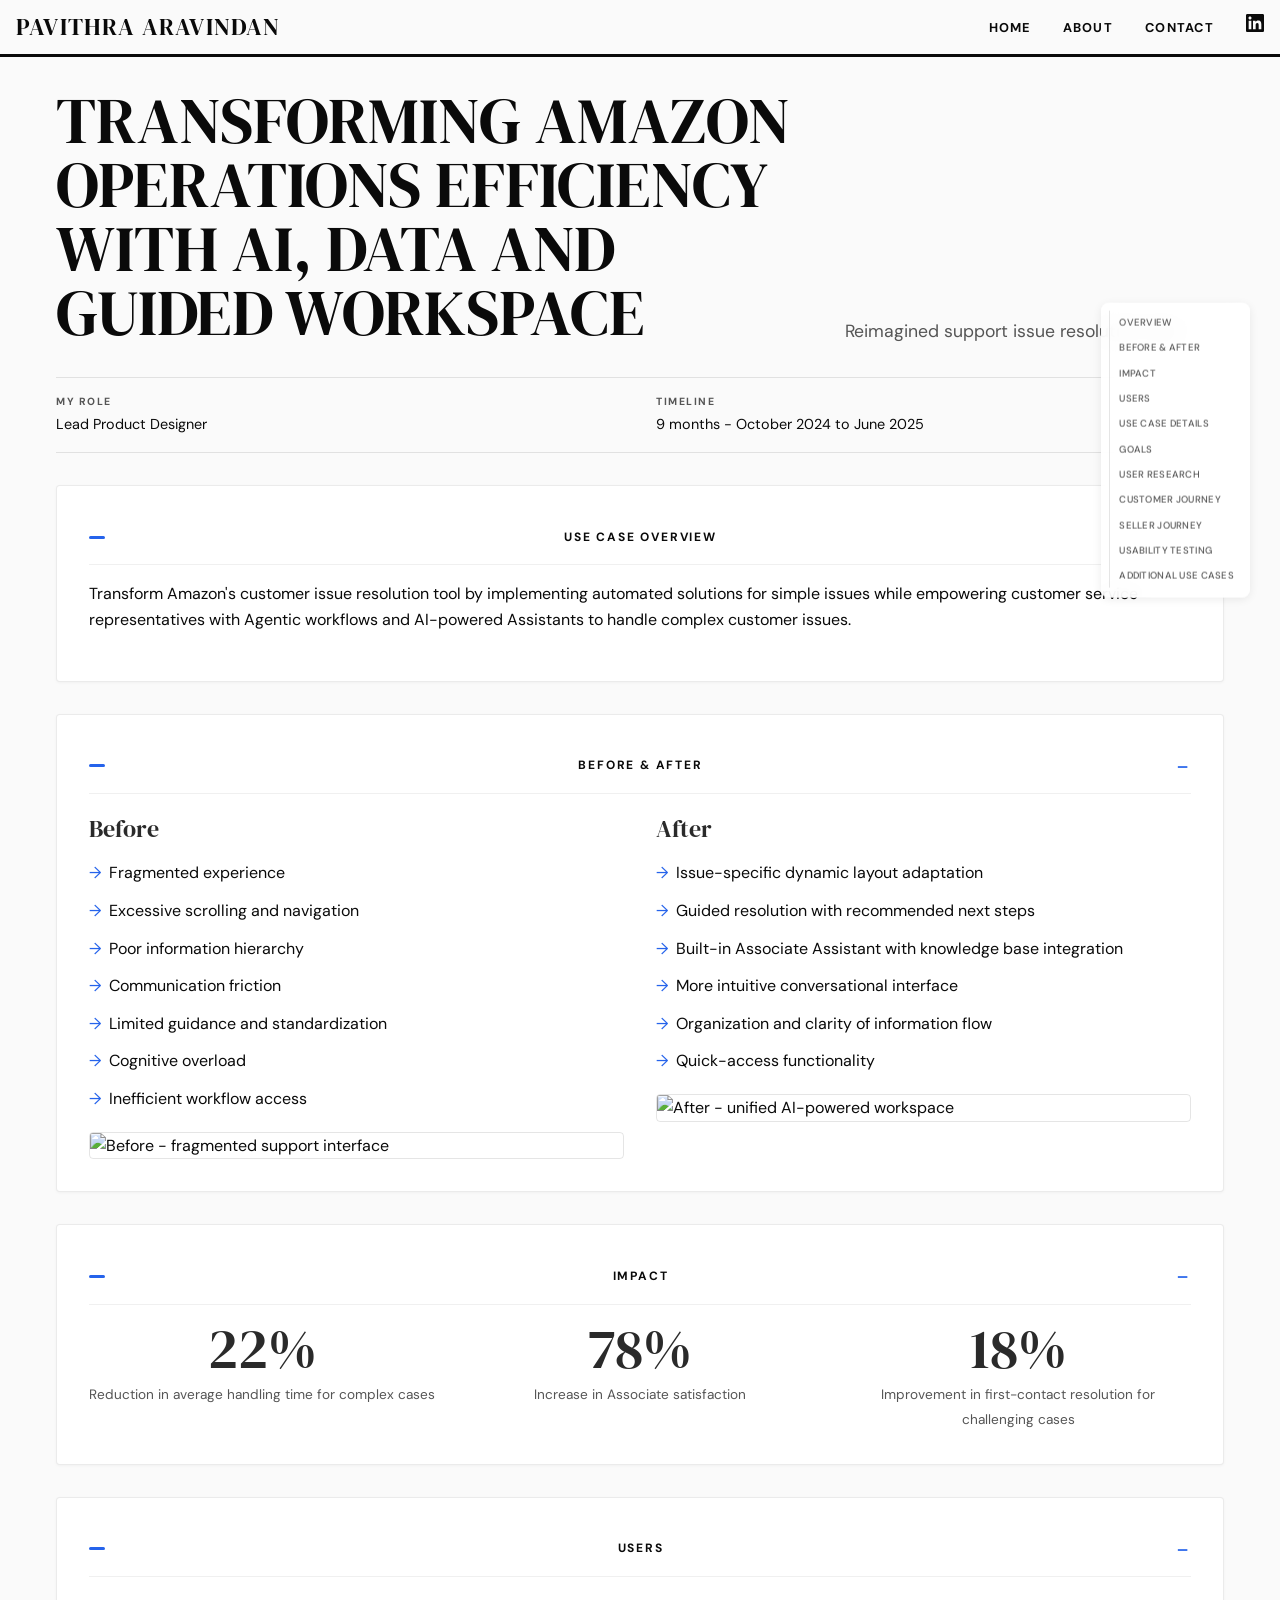
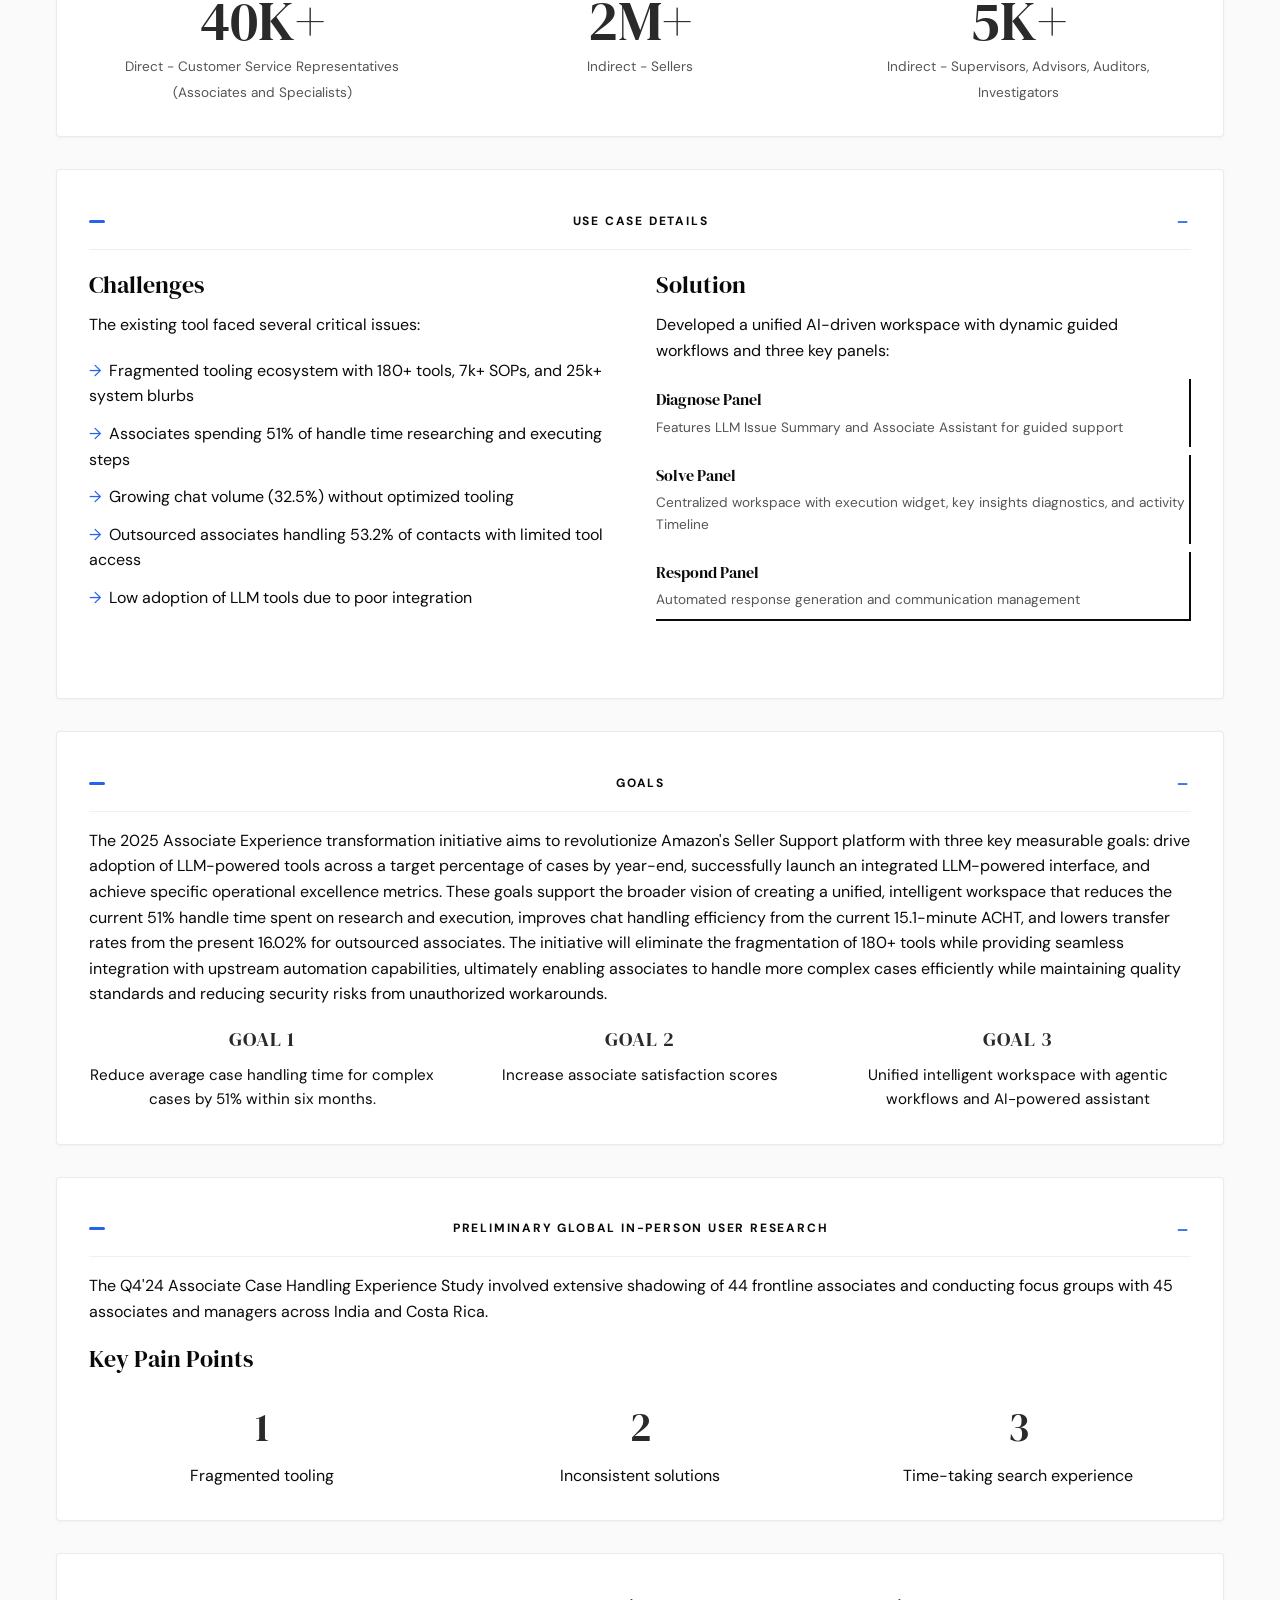
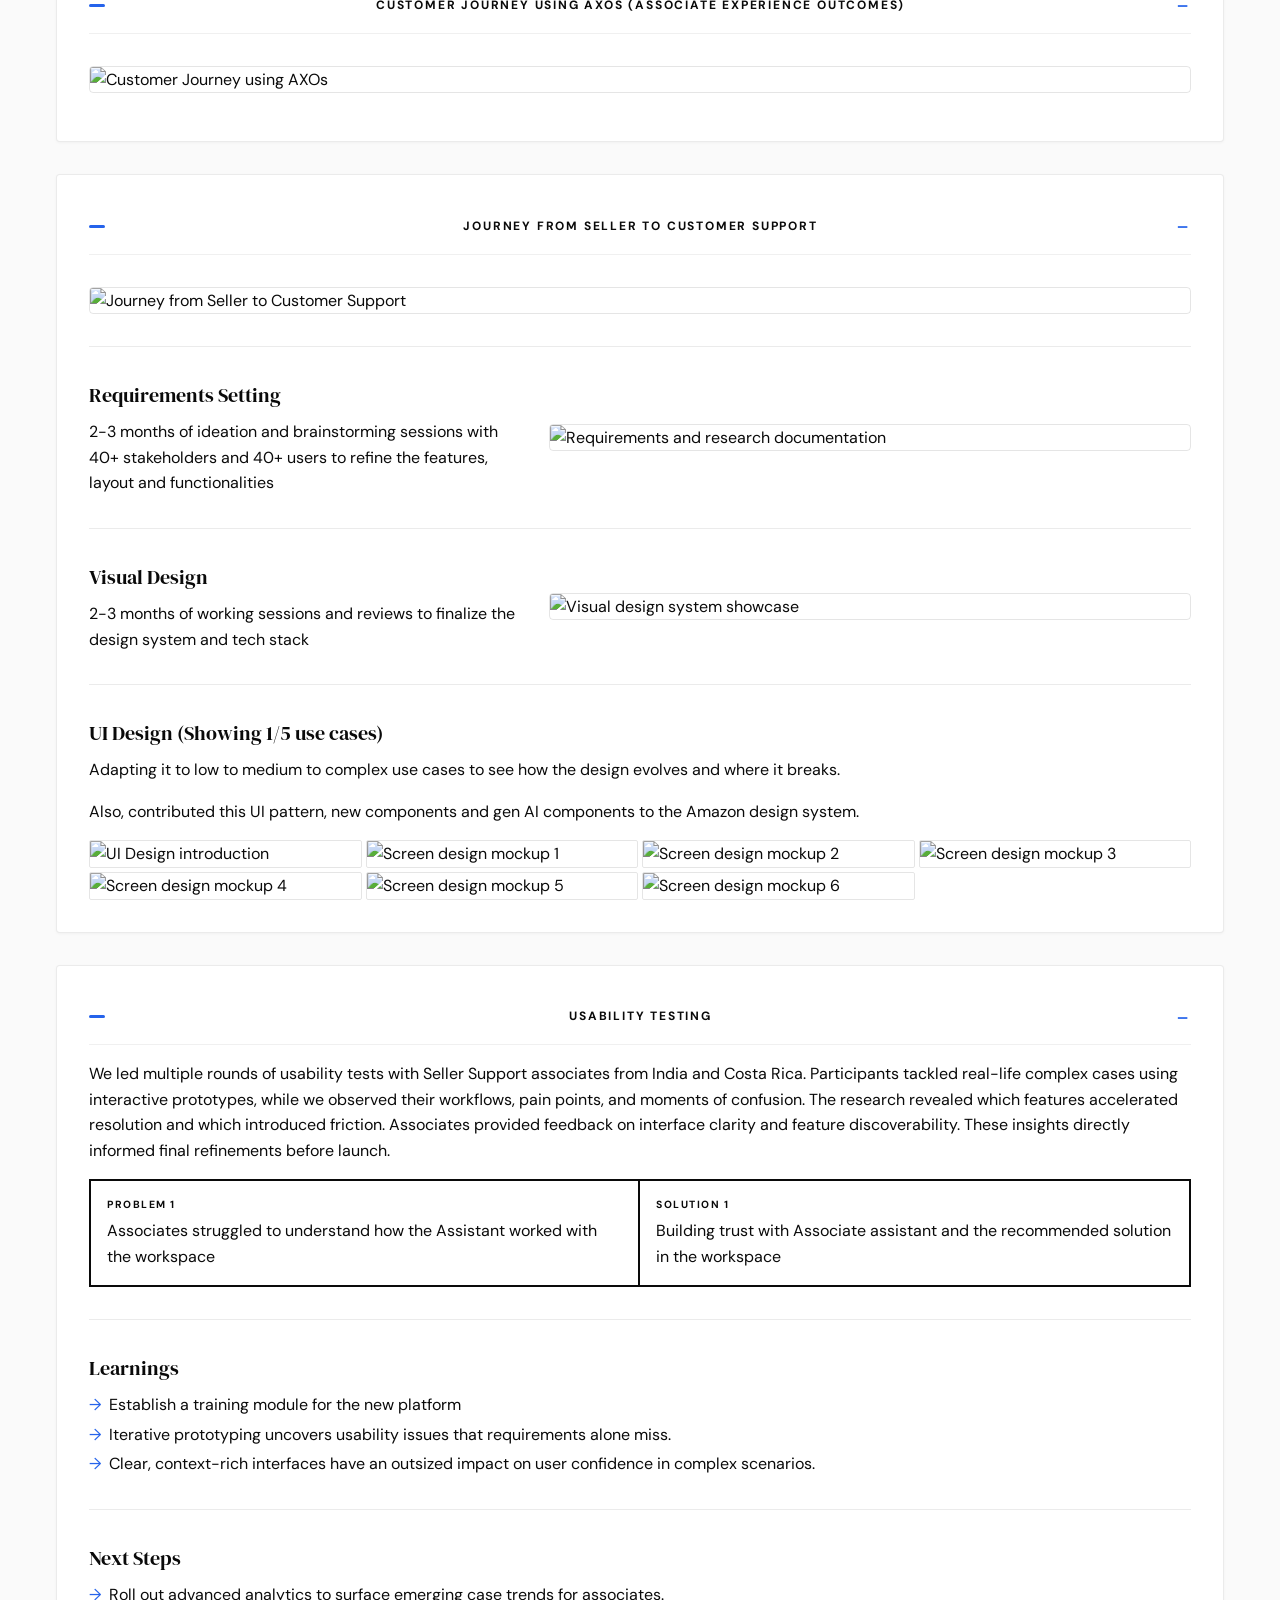
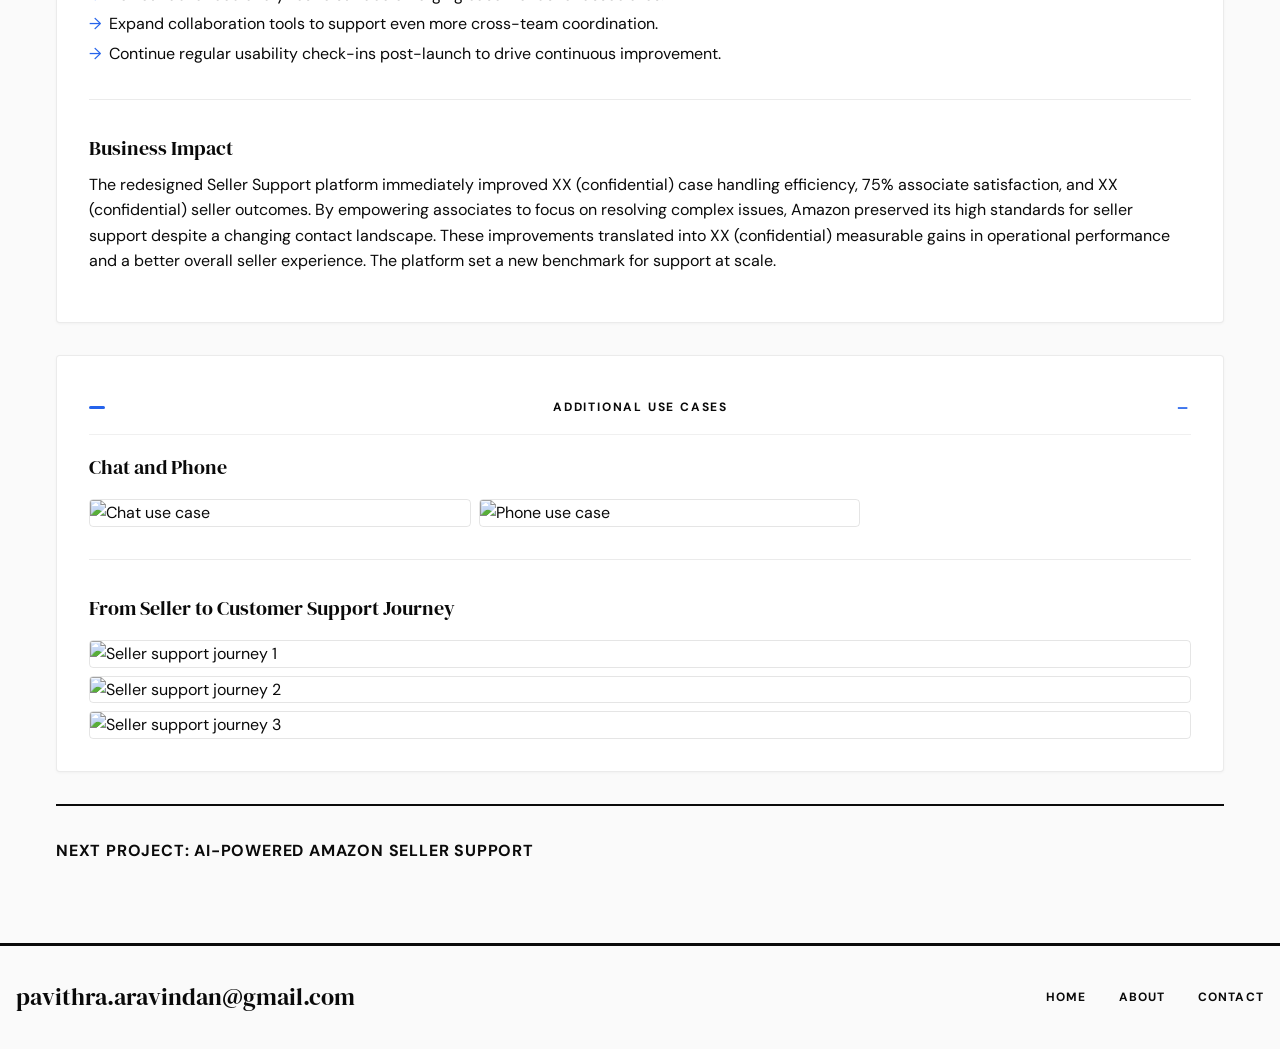
==== site-3-editorial/project-1.html @ f17889d7 "Initial commit" ====
<!DOCTYPE html>
<html lang="en">
<head>
  <meta charset="UTF-8">
  <meta name="viewport" content="width=device-width, initial-scale=1.0">
  <title>Amazon Operations Efficiency - Pavithra Aravindan</title>
  <link rel="preconnect" href="https://fonts.googleapis.com">
  <link rel="preconnect" href="https://fonts.gstatic.com" crossorigin>
  <link href="https://fonts.googleapis.com/css2?family=DM+Serif+Display&family=DM+Sans:wght@300;400;500;700&display=swap" rel="stylesheet">
  <link rel="stylesheet" href="styles.css">
</head>
<body>
  <header class="site-header">
    <nav class="nav-container">
      <a href="index.html" class="logo">Pavithra Aravindan</a>
      <button class="mobile-menu-btn" aria-label="Toggle menu">
        <span></span>
        <span></span>
        <span></span>
      </button>
      <ul class="nav-links">
        <li><a href="index.html">Home</a></li>
        <li><a href="about.html">About</a></li>
        <li><a href="contact.html">Contact</a></li>
        <li>
          <a href="https://www.linkedin.com/in/pavithraaravindan/" target="_blank" rel="noopener noreferrer" class="nav-linkedin" aria-label="LinkedIn">
            <svg xmlns="http://www.w3.org/2000/svg" width="18" height="18" viewBox="0 0 24 24" fill="currentColor">
              <path d="M20.447 20.452h-3.554v-5.569c0-1.328-.027-3.037-1.852-3.037-1.853 0-2.136 1.445-2.136 2.939v5.667H9.351V9h3.414v1.561h.046c.477-.9 1.637-1.85 3.37-1.85 3.601 0 4.267 2.37 4.267 5.455v6.286zM5.337 7.433c-1.144 0-2.063-.926-2.063-2.065 0-1.138.92-2.063 2.063-2.063 1.14 0 2.064.925 2.064 2.063 0 1.139-.925 2.065-2.064 2.065zm1.782 13.019H3.555V9h3.564v11.452zM22.225 0H1.771C.792 0 0 .774 0 1.729v20.542C0 23.227.792 24 1.771 24h20.451C23.2 24 24 23.227 24 22.271V1.729C24 .774 23.2 0 22.222 0h.003z"/>
            </svg>
          </a>
        </li>
      </ul>
    </nav>
  </header>

  <main class="case-study with-toc">
    <nav class="toc-sidebar">
      <ul class="toc-list">
        <li><a href="#overview" class="toc-link">Overview</a></li>
        <li><a href="#before-after" class="toc-link">Before & After</a></li>
        <li><a href="#impact" class="toc-link">Impact</a></li>
        <li><a href="#users" class="toc-link">Users</a></li>
        <li><a href="#use-case-details" class="toc-link">Use Case Details</a></li>
        <li><a href="#goals" class="toc-link">Goals</a></li>
        <li><a href="#research" class="toc-link">User Research</a></li>
        <li><a href="#customer-journey" class="toc-link">Customer Journey</a></li>
        <li><a href="#seller-journey" class="toc-link">Seller Journey</a></li>
        <li><a href="#usability-testing" class="toc-link">Usability Testing</a></li>
        <li><a href="#additional" class="toc-link">Additional Use Cases</a></li>
      </ul>
    </nav>
    <article>
      <header class="case-study-header">
        <h1>Transforming Amazon Operations Efficiency with AI, Data and Guided Workspace</h1>
        <p class="subtitle">Reimagined support issue resolution tool</p>
        <div class="meta">
          <div class="meta-item">
            <span class="meta-label">My Role</span>
            <span class="meta-value">Lead Product Designer</span>
          </div>
          <div class="meta-item">
            <span class="meta-label">Timeline</span>
            <span class="meta-value">9 months - October 2024 to June 2025</span>
          </div>
        </div>
      </header>

      <section id="overview" class="case-section collapsible open">
        <h2 class="section-toggle">Use Case Overview</h2>
        <div class="section-content">
          <p>Transform Amazon's customer issue resolution tool by implementing automated solutions for simple issues while empowering customer service representatives with Agentic workflows and AI-powered Assistants to handle complex customer issues.</p>
        </div>
      </section>

      <section id="before-after" class="case-section comparison collapsible open">
        <h2 class="section-toggle">Before & After</h2>
        <div class="section-content">
          <div class="comparison-grid">
          <div class="comparison-col">
            <h3>Before</h3>
            <ul>
              <li>Fragmented experience</li>
              <li>Excessive scrolling and navigation</li>
              <li>Poor information hierarchy</li>
              <li>Communication friction</li>
              <li>Limited guidance and standardization</li>
              <li>Cognitive overload</li>
              <li>Inefficient workflow access</li>
            </ul>
            <img src="https://uxfolio-prod.s3.us-east-1.amazonaws.com/64af0c1d7319f4000290485b/6939b593a8b0681433790882/nRpYEABURlquD9qb.png" alt="Before - fragmented support interface" class="comparison-image">
          </div>
          <div class="comparison-col">
            <h3>After</h3>
            <ul>
              <li>Issue-specific dynamic layout adaptation</li>
              <li>Guided resolution with recommended next steps</li>
              <li>Built-in Associate Assistant with knowledge base integration</li>
              <li>More intuitive conversational interface</li>
              <li>Organization and clarity of information flow</li>
              <li>Quick-access functionality</li>
            </ul>
            <img src="https://uxfolio-prod.s3.us-east-1.amazonaws.com/64af0c1d7319f4000290485b/6939b593a8b0681433790882/vBKZ0RQtKsV5rgRs.png" alt="After - unified AI-powered workspace" class="comparison-image">
          </div>
        </div>
        </div>
      </section>

      <section id="impact" class="case-section collapsible open">
        <h2 class="section-toggle">Impact</h2>
        <div class="section-content">
          <div class="metrics-grid">
          <div class="metric">
            <span class="metric-value">22%</span>
            <span class="metric-label">Reduction in average handling time for complex cases</span>
          </div>
          <div class="metric">
            <span class="metric-value">78%</span>
            <span class="metric-label">Increase in Associate satisfaction</span>
          </div>
          <div class="metric">
            <span class="metric-value">18%</span>
            <span class="metric-label">Improvement in first-contact resolution for challenging cases</span>
          </div>
          </div>
        </div>
      </section>

      <section id="users" class="case-section collapsible open">
        <h2 class="section-toggle">Users</h2>
        <div class="section-content">
          <div class="metrics-grid">
            <div class="metric">
              <span class="metric-value">40K+</span>
              <span class="metric-label">Direct - Customer Service Representatives (Associates and Specialists)</span>
            </div>
            <div class="metric">
              <span class="metric-value">2M+</span>
              <span class="metric-label">Indirect - Sellers</span>
            </div>
            <div class="metric">
              <span class="metric-value">5K+</span>
              <span class="metric-label">Indirect - Supervisors, Advisors, Auditors, Investigators</span>
            </div>
          </div>
        </div>
      </section>

      <section id="use-case-details" class="case-section collapsible open">
        <h2 class="section-toggle">Use Case Details</h2>
        <div class="section-content">
          <div class="two-column-grid">
            <div class="column">
              <h3>Challenges</h3>
              <p>The existing tool faced several critical issues:</p>
              <ul class="challenge-list">
                <li>Fragmented tooling ecosystem with 180+ tools, 7k+ SOPs, and 25k+ system blurbs</li>
                <li>Associates spending 51% of handle time researching and executing steps</li>
                <li>Growing chat volume (32.5%) without optimized tooling</li>
                <li>Outsourced associates handling 53.2% of contacts with limited tool access</li>
                <li>Low adoption of LLM tools due to poor integration</li>
              </ul>
            </div>
            <div class="column">
              <h3>Solution</h3>
              <p>Developed a unified AI-driven workspace with dynamic guided workflows and three key panels:</p>
              <div class="solution-grid">
                <div class="solution-card">
                  <h3>Diagnose Panel</h3>
                  <p>Features LLM Issue Summary and Associate Assistant for guided support</p>
                </div>
                <div class="solution-card">
                  <h3>Solve Panel</h3>
                  <p>Centralized workspace with execution widget, key insights diagnostics, and activity Timeline</p>
                </div>
                <div class="solution-card">
                  <h3>Respond Panel</h3>
                  <p>Automated response generation and communication management</p>
                </div>
              </div>
            </div>
          </div>
        </div>
      </section>

      <section id="goals" class="case-section collapsible open">
        <h2 class="section-toggle">Goals</h2>
        <div class="section-content">
          <p>The 2025 Associate Experience transformation initiative aims to revolutionize Amazon's Seller Support platform with three key measurable goals: drive adoption of LLM-powered tools across a target percentage of cases by year-end, successfully launch an integrated LLM-powered interface, and achieve specific operational excellence metrics. These goals support the broader vision of creating a unified, intelligent workspace that reduces the current 51% handle time spent on research and execution, improves chat handling efficiency from the current 15.1-minute ACHT, and lowers transfer rates from the present 16.02% for outsourced associates. The initiative will eliminate the fragmentation of 180+ tools while providing seamless integration with upstream automation capabilities, ultimately enabling associates to handle more complex cases efficiently while maintaining quality standards and reducing security risks from unauthorized workarounds.</p>
          <div class="goals-grid-clean">
            <div class="goal-item">
              <span class="goal-label">Goal 1</span>
              <p>Reduce average case handling time for complex cases by 51% within six months.</p>
            </div>
            <div class="goal-item">
              <span class="goal-label">Goal 2</span>
              <p>Increase associate satisfaction scores</p>
            </div>
            <div class="goal-item">
              <span class="goal-label">Goal 3</span>
              <p>Unified intelligent workspace with agentic workflows and AI-powered assistant</p>
            </div>
          </div>
        </div>
      </section>

      <section id="research" class="case-section collapsible open">
        <h2 class="section-toggle">Preliminary Global In-Person User Research</h2>
        <div class="section-content">
          <p>The Q4'24 Associate Case Handling Experience Study involved extensive shadowing of 44 frontline associates and conducting focus groups with 45 associates and managers across India and Costa Rica.</p>
          <h3>Key Pain Points</h3>
          <div class="pain-points">
            <div class="pain-point"><span class="pain-number">1</span>Fragmented tooling</div>
            <div class="pain-point"><span class="pain-number">2</span>Inconsistent solutions</div>
            <div class="pain-point"><span class="pain-number">3</span>Time-taking search experience</div>
          </div>
        </div>
      </section>

      <section id="customer-journey" class="case-section collapsible open">
        <h2 class="section-toggle">Customer Journey using AXOs (Associate Experience Outcomes)</h2>
        <div class="section-content">
          <img src="https://uxfolio-prod.s3.us-east-1.amazonaws.com/64af0c1d7319f4000290485b/6939b593a8b0681433790882/tOYZgrBwKwVVuH3e.png" alt="Customer Journey using AXOs" class="section-image">
        </div>
      </section>

      <section id="seller-journey" class="case-section collapsible open">
        <h2 class="section-toggle">Journey from Seller to Customer Support</h2>
        <div class="section-content">
          <img src="https://uxfolio-prod.s3.us-east-1.amazonaws.com/64af0c1d7319f4000290485b/6939b593a8b0681433790882/ITf3YFqIL7XA7cF4.jpg" alt="Journey from Seller to Customer Support" class="section-image">

          <div class="subsection-row">
            <div class="subsection-text">
              <h3>Requirements Setting</h3>
              <p>2-3 months of ideation and brainstorming sessions with 40+ stakeholders and 40+ users to refine the features, layout and functionalities</p>
            </div>
            <div class="subsection-image">
              <img src="https://uxfolio-prod.s3.us-east-1.amazonaws.com/64af0c1d7319f4000290485b/6939b593a8b0681433790882/2FQGyHmWE2LUnEb5.png" alt="Requirements and research documentation">
            </div>
          </div>

          <div class="subsection-row">
            <div class="subsection-text">
              <h3>Visual Design</h3>
              <p>2-3 months of working sessions and reviews to finalize the design system and tech stack</p>
            </div>
            <div class="subsection-image">
              <img src="https://uxfolio-prod.s3.us-east-1.amazonaws.com/64af0c1d7319f4000290485b/6939b593a8b0681433790882/Vq4IFYCan3zCjiL4.png" alt="Visual design system showcase">
            </div>
          </div>

          <div class="subsection-full">
            <h3>UI Design (Showing 1/5 use cases)</h3>
            <p>Adapting it to low to medium to complex use cases to see how the design evolves and where it breaks.</p>
            <p>Also, contributed this UI pattern, new components and gen AI components to the Amazon design system.</p>
            <div class="ui-gallery-compact">
              <img src="https://uxfolio-prod.s3.us-east-1.amazonaws.com/64af0c1d7319f4000290485b/6939b593a8b0681433790882/Y1EvBt4MajYZqW2p.png" alt="UI Design introduction">
              <img src="https://uxfolio-prod.s3.us-east-1.amazonaws.com/64af0c1d7319f4000290485b/6939b593a8b0681433790882/neWWIi0AaDMil5tm.png" alt="Screen design mockup 1">
              <img src="https://uxfolio-prod.s3.us-east-1.amazonaws.com/64af0c1d7319f4000290485b/6939b593a8b0681433790882/Z3cBya7mKvzFi5z9.png" alt="Screen design mockup 2">
              <img src="https://uxfolio-prod.s3.us-east-1.amazonaws.com/64af0c1d7319f4000290485b/6939b593a8b0681433790882/7lSlu4hHarB6Js4v.png" alt="Screen design mockup 3">
              <img src="https://uxfolio-prod.s3.us-east-1.amazonaws.com/64af0c1d7319f4000290485b/6939b593a8b0681433790882/uvkmQGLDt0cwu3zk.png" alt="Screen design mockup 4">
              <img src="https://uxfolio-prod.s3.us-east-1.amazonaws.com/64af0c1d7319f4000290485b/6939b593a8b0681433790882/pskJ1NRZWRpobBr7.png" alt="Screen design mockup 5">
              <img src="https://uxfolio-prod.s3.us-east-1.amazonaws.com/64af0c1d7319f4000290485b/6939b593a8b0681433790882/ncBS0CODqRaxUfM6.png" alt="Screen design mockup 6">
            </div>
          </div>
        </div>
      </section>

      <section id="usability-testing" class="case-section collapsible open">
        <h2 class="section-toggle">Usability Testing</h2>
        <div class="section-content">
          <p>We led multiple rounds of usability tests with Seller Support associates from India and Costa Rica. Participants tackled real-life complex cases using interactive prototypes, while we observed their workflows, pain points, and moments of confusion. The research revealed which features accelerated resolution and which introduced friction. Associates provided feedback on interface clarity and feature discoverability. These insights directly informed final refinements before launch.</p>

          <div class="problem-solution-grid">
            <div class="ps-item">
              <div class="ps-problem">
                <h4>Problem 1</h4>
                <p>Associates struggled to understand how the Assistant worked with the workspace</p>
              </div>
              <div class="ps-solution">
                <h4>Solution 1</h4>
                <p>Building trust with Associate assistant and the recommended solution in the workspace</p>
              </div>
            </div>
          </div>

          <div class="subsection-full">
            <h3>Learnings</h3>
            <ul>
              <li>Establish a training module for the new platform</li>
              <li>Iterative prototyping uncovers usability issues that requirements alone miss.</li>
              <li>Clear, context-rich interfaces have an outsized impact on user confidence in complex scenarios.</li>
            </ul>
          </div>

          <div class="subsection-full">
            <h3>Next Steps</h3>
            <ul>
              <li>Roll out advanced analytics to surface emerging case trends for associates.</li>
              <li>Expand collaboration tools to support even more cross-team coordination.</li>
              <li>Continue regular usability check-ins post-launch to drive continuous improvement.</li>
            </ul>
          </div>

          <div class="subsection-full">
            <h3>Business Impact</h3>
            <p>The redesigned Seller Support platform immediately improved XX (confidential) case handling efficiency, 75% associate satisfaction, and XX (confidential) seller outcomes. By empowering associates to focus on resolving complex issues, Amazon preserved its high standards for seller support despite a changing contact landscape. These improvements translated into XX (confidential) measurable gains in operational performance and a better overall seller experience. The platform set a new benchmark for support at scale.</p>
          </div>
        </div>
      </section>

      <section id="additional" class="case-section collapsible open">
        <h2 class="section-toggle">Additional Use Cases</h2>
        <div class="section-content">
          <div class="subsection-first">
            <h3>Chat and Phone</h3>
            <div class="two-image-row">
              <img src="https://uxfolio-prod.s3.us-east-1.amazonaws.com/64af0c1d7319f4000290485b/6939b593a8b0681433790882/eXNoXK0ZMRpwbprI.png" alt="Chat use case">
              <img src="https://uxfolio-prod.s3.us-east-1.amazonaws.com/64af0c1d7319f4000290485b/6939b593a8b0681433790882/LGp01AOKQeK0Um9R.png" alt="Phone use case">
            </div>
          </div>

          <div class="subsection-full">
            <h3>From Seller to Customer Support Journey</h3>
            <div class="single-column-images">
              <img src="https://uxfolio-prod.s3.us-east-1.amazonaws.com/64af0c1d7319f4000290485b/6939b593a8b0681433790882/n4dvq2x4hS0y15IB.jpg" alt="Seller support journey 1">
              <img src="https://uxfolio-prod.s3.us-east-1.amazonaws.com/64af0c1d7319f4000290485b/6939b593a8b0681433790882/maziJR18bsvpBnAM.jpg" alt="Seller support journey 2">
              <img src="https://uxfolio-prod.s3.us-east-1.amazonaws.com/64af0c1d7319f4000290485b/6939b593a8b0681433790882/H4yJ9KH7Xi2rkil0.png" alt="Seller support journey 3">
            </div>
          </div>
        </div>
      </section>

      <nav class="case-nav">
        <a href="project-2.html" class="next-project">Next Project: AI-powered Amazon Seller Support</a>
      </nav>
    </article>
  </main>

  <footer class="site-footer">
    <div class="footer-content">
      <a href="mailto:pavithra.aravindan@gmail.com" class="footer-email">pavithra.aravindan@gmail.com</a>
      <nav class="footer-nav">
        <a href="index.html">Home</a>
        <a href="about.html">About</a>
        <a href="contact.html">Contact</a>
      </nav>
    </div>
  </footer>

  <div class="lightbox" id="lightbox">
    <button class="lightbox-close" aria-label="Close">&times;</button>
    <img class="lightbox-img" src="" alt="">
  </div>

  <script>
    document.querySelector('.mobile-menu-btn').addEventListener('click', function() {
      this.classList.toggle('open');
      document.querySelector('.nav-links').classList.toggle('open');
    });

    const lightbox = document.getElementById('lightbox');
    const lightboxImg = lightbox.querySelector('.lightbox-img');
    const lightboxClose = lightbox.querySelector('.lightbox-close');

    document.querySelectorAll('.case-study img').forEach(img => {
      img.style.cursor = 'pointer';
      img.addEventListener('click', function() {
        lightboxImg.src = this.src;
        lightboxImg.alt = this.alt;
        lightbox.classList.add('active');
        document.body.style.overflow = 'hidden';
      });
    });

    lightboxClose.addEventListener('click', closeLightbox);
    lightbox.addEventListener('click', function(e) {
      if (e.target === lightbox) closeLightbox();
    });
    document.addEventListener('keydown', function(e) {
      if (e.key === 'Escape') closeLightbox();
    });

    function closeLightbox() {
      lightbox.classList.remove('active');
      document.body.style.overflow = '';
    }

    document.querySelectorAll('.section-toggle').forEach(toggle => {
      toggle.addEventListener('click', function() {
        this.closest('.collapsible').classList.toggle('open');
      });
    });

    // TOC scroll tracking
    const tocLinks = document.querySelectorAll('.toc-link');
    const sections = document.querySelectorAll('.case-section[id]');

    function updateActiveToc() {
      let current = '';
      sections.forEach(section => {
        const sectionTop = section.offsetTop;
        if (window.scrollY >= sectionTop - 150) {
          current = section.getAttribute('id');
        }
      });

      tocLinks.forEach(link => {
        link.classList.remove('active');
        if (link.getAttribute('href') === '#' + current) {
          link.classList.add('active');
        }
      });
    }

    window.addEventListener('scroll', updateActiveToc);
    updateActiveToc();

    // Smooth scroll for TOC links
    tocLinks.forEach(link => {
      link.addEventListener('click', function(e) {
        e.preventDefault();
        const targetId = this.getAttribute('href').substring(1);
        const targetSection = document.getElementById(targetId);
        if (targetSection) {
          targetSection.scrollIntoView({ behavior: 'smooth', block: 'start' });
        }
      });
    });
  </script>
</body>
</html>
---- site-3-editorial/styles.css ----
:root {
  --color-bg: #fafafa;
  --color-text: #0a0a0a;
  --color-text-secondary: #555555;
  --color-border: #0a0a0a;
  --color-accent: #2563eb;
  --font-heading: 'DM Serif Display', Georgia, serif;
  --font-body: 'DM Sans', system-ui, sans-serif;
  --max-width: 1400px;
  --spacing-xs: 0.25rem;
  --spacing-sm: 0.5rem;
  --spacing-md: 1rem;
  --spacing-lg: 2rem;
  --spacing-xl: 3rem;
}

* {
  margin: 0;
  padding: 0;
  box-sizing: border-box;
}

html {
  scroll-behavior: smooth;
}

body {
  font-family: var(--font-body);
  font-size: 16px;
  line-height: 1.6;
  color: var(--color-text);
  background: var(--color-bg);
}

a {
  color: inherit;
  text-decoration: none;
}

ul,
ol {
  list-style-position: inside;
}

.site-header {
  position: sticky;
  top: 0;
  background: var(--color-bg);
  border-bottom: 3px solid var(--color-text);
  z-index: 100;
}

.nav-container {
  max-width: var(--max-width);
  margin: 0 auto;
  padding: var(--spacing-sm) var(--spacing-md);
  display: flex;
  justify-content: space-between;
  align-items: center;
}

.logo {
  font-family: var(--font-heading);
  font-size: 1.5rem;
  font-weight: 400;
  text-transform: uppercase;
  letter-spacing: 0.05em;
}

.logo-hidden {
  visibility: hidden;
}

.nav-links {
  display: flex;
  gap: var(--spacing-lg);
  list-style: none;
}

.nav-links a {
  font-size: 0.8rem;
  font-weight: 700;
  letter-spacing: 0.1em;
  text-transform: uppercase;
  transition: color 0.2s;
}

.nav-links a:hover {
  color: var(--color-accent);
}

.nav-linkedin {
  display: inline-flex;
  align-items: center;
  justify-content: center;
}

.nav-linkedin svg {
  transition: transform 0.2s ease;
}

.nav-linkedin:hover svg {
  transform: scale(1.1);
}

.mobile-menu-btn {
  display: none;
  flex-direction: column;
  gap: 6px;
  background: none;
  border: none;
  cursor: pointer;
  padding: 5px;
}

.mobile-menu-btn span {
  width: 28px;
  height: 3px;
  background: var(--color-text);
  transition: all 0.3s;
}

main {
  max-width: var(--max-width);
  margin: 0 auto;
  padding: var(--spacing-lg) var(--spacing-md);
}

.hero {
  display: grid;
  grid-template-columns: 2fr 1fr;
  gap: var(--spacing-lg);
  padding: var(--spacing-xl) 0;
  border-bottom: 1px solid var(--color-border);
}

.hero h1 {
  font-family: var(--font-heading);
  font-size: clamp(4rem, 10vw, 8rem);
  font-weight: 400;
  line-height: 0.9;
  letter-spacing: -0.03em;
  text-transform: uppercase;
}

.hero .bio {
  font-size: 1rem;
  line-height: 1.7;
  color: var(--color-text-secondary);
  align-self: end;
}

.linkedin-link {
  display: inline-flex;
  align-items: center;
  justify-content: center;
  width: 44px;
  height: 44px;
  border: 2px solid var(--color-text);
  border-radius: 50%;
  color: var(--color-text);
  transition: all 0.2s ease;
  margin-top: var(--spacing-md);
}

.linkedin-link:hover {
  background: var(--color-text);
  color: var(--color-bg);
  transform: translateY(-2px);
}

.linkedin-link svg {
  width: 22px;
  height: 22px;
}

.projects {
  padding: var(--spacing-xl) 0;
}

.projects h2 {
  font-family: var(--font-body);
  font-size: 0.7rem;
  font-weight: 700;
  text-transform: uppercase;
  letter-spacing: 0.2em;
  margin-bottom: var(--spacing-lg);
  display: flex;
  align-items: center;
  gap: var(--spacing-sm);
}

.projects h2::after {
  content: "";
  flex: 1;
  height: 1px;
  background: var(--color-border);
}

.project-grid {
  display: grid;
  grid-template-columns: 1.5fr 1fr;
  gap: var(--spacing-md);
}

.project-card {
  display: block;
  border: 2px solid var(--color-border);
  transition: all 0.2s;
  position: relative;
}

.project-card:hover {
  background: var(--color-text);
  color: var(--color-bg);
}

.project-card:first-child {
  grid-row: span 2;
}

.project-card:first-child .placeholder-image {
  aspect-ratio: 4/3;
}

.project-card h3 {
  font-family: var(--font-heading);
  font-size: 1.75rem;
  font-weight: 400;
  padding: var(--spacing-md);
  padding-bottom: var(--spacing-xs);
  line-height: 1.2;
}

.project-card:first-child h3 {
  font-size: 2.5rem;
}

.project-card p {
  font-size: 0.9rem;
  padding: 0 var(--spacing-md) var(--spacing-md);
}

.placeholder-image {
  background: #e0e0e0;
  display: flex;
  align-items: center;
  justify-content: center;
  color: var(--color-text-secondary);
  font-size: 0.75rem;
  font-weight: 700;
  text-transform: uppercase;
  letter-spacing: 0.1em;
}

.amazon-work,
.media,
.awards {
  padding: var(--spacing-lg) 0;
  border-top: 1px solid var(--color-border);
}

.amazon-work {
  display: grid;
  grid-template-columns: 200px 1fr;
  gap: var(--spacing-lg);
}

.media {
  display: grid;
  grid-template-columns: 200px 1fr;
  gap: var(--spacing-lg);
}

.awards {
  display: grid;
  grid-template-columns: 200px 1fr;
  gap: var(--spacing-lg);
}

.amazon-work h2,
.media h2,
.awards h2 {
  font-family: var(--font-body);
  font-size: 0.7rem;
  font-weight: 700;
  text-transform: uppercase;
  letter-spacing: 0.2em;
}

.amazon-work ul,
.media ul,
.awards ul {
  list-style: none;
  column-count: 2;
  column-gap: var(--spacing-lg);
}

.amazon-work li,
.media li,
.awards li {
  padding: var(--spacing-xs) 0;
  break-inside: avoid;
  font-size: 0.95rem;
}

.site-footer {
  border-top: 3px solid var(--color-text);
  padding: var(--spacing-lg) var(--spacing-md);
  margin-top: var(--spacing-xl);
}

.footer-content {
  max-width: var(--max-width);
  margin: 0 auto;
  display: flex;
  justify-content: space-between;
  align-items: center;
}

.footer-email {
  font-family: var(--font-heading);
  font-size: 1.5rem;
}

.footer-email:hover {
  color: var(--color-accent);
}

.footer-nav {
  display: flex;
  gap: var(--spacing-lg);
}

.footer-nav a {
  font-size: 0.75rem;
  font-weight: 700;
  text-transform: uppercase;
  letter-spacing: 0.1em;
  transition: color 0.2s;
}

.footer-nav a:hover {
  color: var(--color-accent);
}

.about-page {
  max-width: 1000px;
}

.about-hero {
  display: grid;
  grid-template-columns: 1.5fr 1fr;
  gap: var(--spacing-xl);
  align-items: center;
  padding-bottom: var(--spacing-xl);
  border-bottom: 1px solid rgba(0, 0, 0, 0.1);
}

.about-hero-content h1 {
  font-family: var(--font-heading);
  font-size: clamp(3rem, 6vw, 5rem);
  font-weight: 400;
  line-height: 0.95;
  text-transform: uppercase;
  margin-bottom: var(--spacing-lg);
}

.about-hero-content p {
  font-size: 1rem;
  line-height: 1.8;
  color: var(--color-text-secondary);
}

.about-hero-image img {
  width: 100%;
  height: auto;
  border-radius: 4px;
  border: 1px solid rgba(0, 0, 0, 0.1);
}

.about-section {
  margin-top: var(--spacing-xl);
  background: #fff;
  border: 1px solid rgba(0, 0, 0, 0.08);
  border-radius: 4px;
  padding: var(--spacing-lg);
  box-shadow: 0 1px 3px rgba(0, 0, 0, 0.04);
}

.about-section h2 {
  font-family: var(--font-body);
  font-size: 0.75rem;
  font-weight: 700;
  text-transform: uppercase;
  letter-spacing: 0.15em;
  margin-bottom: var(--spacing-md);
  display: flex;
  align-items: center;
  gap: var(--spacing-sm);
  padding-bottom: var(--spacing-sm);
  border-bottom: 1px solid rgba(0, 0, 0, 0.06);
}

.about-section h2::before {
  content: "";
  width: 16px;
  height: 3px;
  background: var(--color-accent);
  border-radius: 2px;
}

.about-section-content {
  display: grid;
  grid-template-columns: 1fr 1fr;
  gap: var(--spacing-lg);
  align-items: start;
}

.about-section-text p {
  margin-bottom: var(--spacing-md);
  line-height: 1.7;
}

.about-section-text ul {
  list-style: none;
}

.about-section-text li {
  font-size: 0.95rem;
  padding: var(--spacing-xs) 0;
}

.about-section-text li::before {
  content: "→";
  margin-right: var(--spacing-sm);
  color: var(--color-accent);
}

.about-section-image img {
  width: 100%;
  height: auto;
  border-radius: 4px;
  border: 1px solid rgba(0, 0, 0, 0.1);
}

.contact-page {
  max-width: 700px;
}

.contact-content h1 {
  font-family: var(--font-heading);
  font-size: clamp(3rem, 6vw, 5rem);
  font-weight: 400;
  text-transform: uppercase;
  line-height: 0.95;
  margin-bottom: var(--spacing-md);
}

.contact-content>p {
  color: var(--color-text-secondary);
  margin-bottom: var(--spacing-md);
  max-width: 400px;
}

.contact-email {
  display: inline-block;
  font-family: var(--font-heading);
  font-size: 1.75rem;
  margin-bottom: var(--spacing-xl);
  text-decoration: underline;
  text-underline-offset: 4px;
  text-decoration-thickness: 2px;
}

.contact-email:hover {
  color: var(--color-accent);
}

.contact-form {
  display: grid;
  grid-template-columns: 1fr 1fr;
  gap: var(--spacing-md);
}

.form-group {
  display: flex;
  flex-direction: column;
  gap: var(--spacing-xs);
}

.form-group:last-of-type {
  grid-column: 1 / -1;
}

.form-group label {
  font-size: 0.7rem;
  font-weight: 700;
  text-transform: uppercase;
  letter-spacing: 0.15em;
}

.form-group input,
.form-group textarea {
  font-family: var(--font-body);
  font-size: 1rem;
  padding: var(--spacing-sm);
  border: 2px solid var(--color-border);
  background: transparent;
  transition: border-color 0.2s;
}

.form-group input:focus,
.form-group textarea:focus {
  outline: none;
  border-color: var(--color-accent);
}

.submit-btn {
  font-family: var(--font-body);
  font-size: 0.8rem;
  font-weight: 700;
  text-transform: uppercase;
  letter-spacing: 0.1em;
  padding: var(--spacing-sm) var(--spacing-lg);
  background: var(--color-text);
  color: var(--color-bg);
  border: 2px solid var(--color-text);
  cursor: pointer;
  transition: all 0.2s;
  grid-column: 1;
}

.submit-btn:hover {
  background: var(--color-accent);
  border-color: var(--color-accent);
}

.case-study {
  max-width: 1200px;
}

.case-study.with-toc {
  position: relative;
  max-width: 1200px;
}

.toc-sidebar {
  position: fixed;
  right: 30px;
  top: 50%;
  transform: translateY(-50%);
  z-index: 50;
  padding: var(--spacing-sm);
  background: rgba(255, 255, 255, 0.9);
  backdrop-filter: blur(10px);
  border-radius: 8px;
  box-shadow: 0 2px 10px rgba(0, 0, 0, 0.08);
}

.toc-list {
  list-style: none;
  border-left: 1px solid rgba(0, 0, 0, 0.1);
  padding-left: 0;
  margin: 0;
}

.toc-list li {
  margin-bottom: 2px;
}

.toc-link {
  display: block;
  font-size: 0.6rem;
  font-weight: 500;
  text-transform: uppercase;
  letter-spacing: 0.03em;
  color: var(--color-text-secondary);
  padding: 4px 8px;
  margin-left: -1px;
  border-left: 2px solid transparent;
  transition: all 0.2s ease;
  white-space: nowrap;
}

.toc-link:hover {
  color: var(--color-text);
}

.toc-link.active {
  color: var(--color-accent);
  border-left-color: var(--color-accent);
  font-weight: 700;
}

.case-study-header {
  margin-bottom: var(--spacing-lg);
  display: grid;
  grid-template-columns: 2fr 1fr;
  gap: var(--spacing-lg);
}

.case-study-header h1 {
  font-family: var(--font-heading);
  font-size: clamp(2.5rem, 5vw, 4rem);
  font-weight: 400;
  line-height: 1;
  text-transform: uppercase;
}

.case-study-header .subtitle {
  font-size: 1.1rem;
  color: var(--color-text-secondary);
  grid-column: 2;
  grid-row: 1;
  align-self: end;
}

.meta {
  display: grid;
  grid-template-columns: repeat(2, 1fr);
  gap: var(--spacing-lg);
  padding: var(--spacing-md) 0;
  border-top: 1px solid rgba(0, 0, 0, 0.1);
  border-bottom: 1px solid rgba(0, 0, 0, 0.1);
  grid-column: 1 / -1;
}

.meta.meta-4col {
  grid-template-columns: repeat(4, 1fr);
}

.meta-item {
  display: flex;
  flex-direction: column;
  gap: 2px;
}

.meta-label {
  font-size: 0.65rem;
  font-weight: 700;
  text-transform: uppercase;
  letter-spacing: 0.15em;
  color: var(--color-text-secondary);
}

.meta-value {
  font-size: 0.9rem;
}

.hero-image {
  margin-bottom: var(--spacing-xl);
  border: 2px solid var(--color-border);
}

.case-section {
  margin-bottom: var(--spacing-lg);
  background: #fff;
  border: 1px solid rgba(0, 0, 0, 0.08);
  border-radius: 4px;
  padding: var(--spacing-lg);
  box-shadow: 0 1px 3px rgba(0, 0, 0, 0.04);
}

.case-section h2 {
  font-family: var(--font-body);
  font-size: 0.75rem;
  font-weight: 700;
  text-transform: uppercase;
  letter-spacing: 0.15em;
  margin-bottom: var(--spacing-md);
  display: flex;
  align-items: center;
  gap: var(--spacing-sm);
  padding-bottom: var(--spacing-sm);
  border-bottom: 1px solid rgba(0, 0, 0, 0.06);
}

.case-section h2::before {
  content: "";
  width: 16px;
  height: 3px;
  background: var(--color-accent);
  border-radius: 2px;
}

.case-section h3 {
  font-family: var(--font-heading);
  font-size: 1.5rem;
  font-weight: 400;
  margin: var(--spacing-md) 0 var(--spacing-sm);
}

.case-section p {
  margin-bottom: var(--spacing-md);
}

.case-section ul,
.case-section ol {
  margin-bottom: var(--spacing-md);
  list-style: none;
}

.case-section li {
  margin-bottom: var(--spacing-xs);
}

.case-section ul li::before {
  content: "→";
  margin-right: var(--spacing-sm);
  color: var(--color-accent);
}

.comparison-grid {
  display: grid;
  grid-template-columns: 1fr 1fr;
  gap: var(--spacing-lg);
}

.comparison-col {
  padding: 0;
}

.comparison-col h3 {
  font-family: var(--font-heading);
  font-size: 1.5rem;
  margin-bottom: var(--spacing-sm);
  margin-top: 0;
  color: #2a2a2a;
}

.comparison-col ul {
  list-style: none;
}

.comparison-col li {
  padding: var(--spacing-xs) 0;
}

.comparison-col li::before {
  content: "→";
  margin-right: var(--spacing-sm);
  color: var(--color-accent);
}

.comparison-image {
  width: 100%;
  height: auto;
  display: block;
  margin-top: var(--spacing-md);
  border: 1px solid rgba(0, 0, 0, 0.1);
  border-radius: 4px;
}

.metrics-grid {
  display: grid;
  grid-template-columns: repeat(3, 1fr);
  gap: var(--spacing-lg);
}

.metric {
  text-align: center;
}

.metric-value {
  display: block;
  font-family: var(--font-heading);
  font-size: 3.5rem;
  font-weight: 400;
  line-height: 1;
  margin-bottom: var(--spacing-xs);
  color: #2a2a2a;
}

.metric-label {
  font-size: 0.85rem;
  color: var(--color-text-secondary);
}

.challenge-list {
  list-style: none;
  column-count: 1;
}

.challenge-list li {
  padding: var(--spacing-xs) 0;
}

.challenge-list li::before {
  content: "→";
  margin-right: var(--spacing-sm);
  color: var(--color-accent);
}

.solution-grid {
  display: grid;
  grid-template-columns: 1fr;
  gap: var(--spacing-sm);
  margin-top: var(--spacing-sm);
}

.solution-card {
  padding: var(--spacing-sm) 0;
  border-bottom: 1px solid rgba(0, 0, 0, 0.06);
}

.solution-card:last-child {
  border-bottom: none;
}

.solution-card h3 {
  margin-top: 0;
  margin-bottom: var(--spacing-xs);
  font-size: 1rem;
}

.solution-card p {
  font-size: 0.85rem;
  margin: 0;
  color: var(--color-text-secondary);
}

.goals-list {
  list-style: none;
  counter-reset: goals;
}

.goals-list li {
  counter-increment: goals;
  padding: var(--spacing-sm) 0;
  border-bottom: 1px solid var(--color-border);
}

.goals-list li::before {
  content: counter(goals, decimal-leading-zero);
  font-family: var(--font-heading);
  font-size: 1.5rem;
  margin-right: var(--spacing-sm);
  color: var(--color-accent);
}

.research-content {
  margin-bottom: var(--spacing-md);
  column-count: 2;
  column-gap: var(--spacing-lg);
}

.research-content h3 {
  break-after: avoid;
}

.ui-gallery {
  display: grid;
  grid-template-columns: repeat(3, 1fr);
  gap: var(--spacing-sm);
}

.testing-info {
  background: var(--color-text);
  color: var(--color-bg);
  padding: var(--spacing-md);
  margin-bottom: var(--spacing-md);
  display: inline-block;
}

.problem-solution-grid {
  display: grid;
  gap: 0;
}

.ps-item {
  display: grid;
  grid-template-columns: 1fr 1fr;
  gap: 0;
  border: 2px solid var(--color-border);
  border-bottom: none;
}

.ps-item:last-child {
  border-bottom: 2px solid var(--color-border);
}

.ps-problem,
.ps-solution {
  padding: var(--spacing-md);
}

.ps-problem {
  border-right: 2px solid var(--color-border);
}

.ps-item h4 {
  font-size: 0.65rem;
  font-weight: 700;
  text-transform: uppercase;
  letter-spacing: 0.15em;
  margin-bottom: var(--spacing-xs);
}

.ps-item p {
  margin: 0;
}

.scenario-steps {
  margin: var(--spacing-md) 0;
  list-style: none;
  counter-reset: steps;
}

.scenario-steps li {
  counter-increment: steps;
  padding: var(--spacing-xs) 0;
}

.scenario-steps li::before {
  content: counter(steps);
  font-family: var(--font-heading);
  font-size: 1.25rem;
  margin-right: var(--spacing-sm);
  color: var(--color-accent);
}

.case-nav {
  padding-top: var(--spacing-lg);
  border-top: 2px solid var(--color-border);
  display: flex;
  justify-content: space-between;
}

.case-nav a {
  font-size: 1rem;
  font-weight: 700;
  text-transform: uppercase;
  letter-spacing: 0.05em;
}

.case-nav a:hover {
  color: var(--color-accent);
}

.hero-image,
.section-image {
  width: 100%;
  height: auto;
  display: block;
  margin: var(--spacing-md) 0;
  border: 1px solid rgba(0, 0, 0, 0.1);
  border-radius: 4px;
}

.hero-image {
  margin-bottom: var(--spacing-xl);
}

.goals-grid {
  display: grid;
  grid-template-columns: repeat(3, 1fr);
  gap: 0;
  margin-top: var(--spacing-md);
}

.goal-card {
  padding: var(--spacing-md);
  border: 2px solid var(--color-border);
  border-right: none;
}

.goal-card:last-child {
  border-right: 2px solid var(--color-border);
}

.goal-number {
  display: block;
  font-family: var(--font-heading);
  font-size: 1.5rem;
  margin-bottom: var(--spacing-sm);
}

.goal-card p {
  margin: 0;
  font-size: 0.9rem;
}

.pain-points {
  display: grid;
  grid-template-columns: repeat(3, 1fr);
  gap: var(--spacing-lg);
  margin-top: var(--spacing-md);
}

.pain-point {
  text-align: center;
}

.pain-number {
  display: block;
  font-family: var(--font-heading);
  font-size: 2.5rem;
  color: #2a2a2a;
  margin-bottom: var(--spacing-xs);
}

.image-gallery {
  display: grid;
  grid-template-columns: repeat(3, 1fr);
  gap: var(--spacing-sm);
  margin-top: var(--spacing-md);
}

.image-gallery img,
.gallery-image {
  width: 100%;
  height: auto;
  display: block;
  border: 1px solid rgba(0, 0, 0, 0.1);
  border-radius: 4px;
}

.ui-gallery {
  display: grid;
  grid-template-columns: repeat(2, 1fr);
  gap: var(--spacing-sm);
  margin-top: var(--spacing-md);
}

.ui-gallery img {
  width: 100%;
  height: auto;
  display: block;
  border: 1px solid rgba(0, 0, 0, 0.1);
  border-radius: 4px;
}

.additional-gallery {
  margin: var(--spacing-md) 0;
}

.additional-gallery img {
  width: 100%;
  height: auto;
  display: block;
  border: 1px solid rgba(0, 0, 0, 0.1);
  border-radius: 4px;
}

@media (max-width: 768px) {
  .site-header {
    position: relative;
  }

  .mobile-menu-btn {
    display: flex;
  }

  .nav-links {
    position: absolute;
    top: 100%;
    left: 0;
    right: 0;
    background: var(--color-bg);
    flex-direction: column;
    padding: var(--spacing-md);
    border-bottom: 3px solid var(--color-border);
    display: none;
  }

  .nav-links.open {
    display: flex;
  }

  .mobile-menu-btn.open span:nth-child(1) {
    transform: rotate(45deg) translate(6px, 6px);
  }

  .mobile-menu-btn.open span:nth-child(2) {
    opacity: 0;
  }

  .mobile-menu-btn.open span:nth-child(3) {
    transform: rotate(-45deg) translate(6px, -6px);
  }

  .hero {
    grid-template-columns: 1fr;
  }

  .project-grid {
    grid-template-columns: 1fr;
  }

  .project-card:first-child {
    grid-row: auto;
  }

  .amazon-work,
  .media,
  .awards {
    grid-template-columns: 1fr;
    gap: var(--spacing-sm);
  }

  .amazon-work ul,
  .media ul,
  .awards ul {
    column-count: 1;
  }

  .about-hero {
    grid-template-columns: 1fr;
  }

  .about-hero-image {
    order: -1;
    max-width: 300px;
  }

  .about-section-content {
    grid-template-columns: 1fr;
  }

  .case-study-header {
    grid-template-columns: 1fr;
  }

  .case-study-header .subtitle {
    grid-column: 1;
    grid-row: auto;
  }

  .meta {
    grid-template-columns: 1fr 1fr;
  }

  .comparison-grid,
  .metrics-grid {
    grid-template-columns: 1fr;
  }

  .metric {
    padding: var(--spacing-md) 0;
    border-bottom: 1px solid rgba(0, 0, 0, 0.06);
  }

  .metric:last-child {
    border-bottom: none;
  }

  .ps-item {
    grid-template-columns: 1fr;
  }

  .ps-problem {
    border-right: none;
    border-bottom: 2px solid var(--color-border);
  }

  .challenge-list,
  .research-content {
    column-count: 1;
  }

  .ui-gallery {
    grid-template-columns: 1fr;
  }

  .contact-form {
    grid-template-columns: 1fr;
  }

  .footer-content {
    flex-direction: column;
    gap: var(--spacing-md);
    text-align: center;
  }

  .goals-grid {
    grid-template-columns: 1fr;
  }

  .goal-card {
    border-right: 2px solid var(--color-border);
    border-bottom: none;
  }

  .goal-card:last-child {
    border-bottom: 2px solid var(--color-border);
  }

  .pain-points {
    grid-template-columns: 1fr;
  }

  .image-gallery {
    grid-template-columns: 1fr;
  }

  .toc-sidebar {
    display: none;
  }
}

.lightbox {
  position: fixed;
  top: 0;
  left: 0;
  width: 100%;
  height: 100%;
  background: rgba(0, 0, 0, 0.95);
  display: flex;
  align-items: center;
  justify-content: center;
  z-index: 1000;
  opacity: 0;
  visibility: hidden;
  transition: opacity 0.3s, visibility 0.3s;
}

.lightbox.active {
  opacity: 1;
  visibility: visible;
}

.lightbox-img {
  max-width: 90%;
  max-height: 90%;
  object-fit: contain;
}

.lightbox-close {
  position: absolute;
  top: 20px;
  right: 30px;
  font-size: 3rem;
  color: #fff;
  background: none;
  border: none;
  cursor: pointer;
  line-height: 1;
}

.lightbox-close:hover {
  color: var(--color-accent);
}

.collapsible .section-toggle {
  cursor: pointer;
  display: flex;
  align-items: center;
  justify-content: space-between;
  user-select: none;
}

.collapsible .section-toggle::after {
  content: "−";
  font-size: 1.5rem;
  font-weight: 400;
  color: var(--color-accent);
  transition: transform 0.3s;
}

.collapsible:not(.open) .section-toggle::after {
  content: "+";
}

.collapsible .section-content {
  overflow: hidden;
  transition: max-height 0.4s ease, opacity 0.3s ease;
  max-height: 10000px;
  opacity: 1;
}

.collapsible:not(.open) .section-content {
  max-height: 0;
  opacity: 0;
}

.two-column-grid {
  display: grid;
  grid-template-columns: 1fr 1fr;
  gap: var(--spacing-lg);
  margin-bottom: var(--spacing-lg);
}

.two-column-grid .column h3 {
  margin-top: 0;
}

.two-column-grid .column .challenge-list {
  column-count: 1;
}

.two-column-grid .solution-grid {
  grid-template-columns: 1fr;
}

.two-column-grid .solution-card {
  border-right: 2px solid var(--color-border);
  border-bottom: none;
}

.two-column-grid .solution-card:last-child {
  border-bottom: 2px solid var(--color-border);
}

.goals-grid-clean {
  display: grid;
  grid-template-columns: repeat(3, 1fr);
  gap: var(--spacing-lg);
  margin-top: var(--spacing-md);
}

.goal-item {
  text-align: center;
}

.goal-label {
  display: block;
  font-family: var(--font-heading);
  font-size: 1.25rem;
  color: #2a2a2a;
  margin-bottom: var(--spacing-sm);
  text-transform: uppercase;
  letter-spacing: 0.05em;
}

.goal-item p {
  margin: 0;
  font-size: 0.95rem;
  max-width: none;
}

.goals-grid-clean+p,
.goals-grid-clean p {
  max-width: none;
}

.subsection-row {
  display: grid;
  grid-template-columns: 1fr 1.5fr;
  gap: var(--spacing-lg);
  align-items: center;
  margin-top: var(--spacing-lg);
  padding-top: var(--spacing-lg);
  border-top: 1px solid rgba(0, 0, 0, 0.08);
}

.subsection-text h3 {
  margin-top: 0;
  font-size: 1.25rem;
}

.subsection-text p {
  margin-bottom: 0;
}

.subsection-image img {
  width: 100%;
  height: auto;
  display: block;
  border: 1px solid rgba(0, 0, 0, 0.1);
  border-radius: 4px;
}

.subsection-full {
  margin-top: var(--spacing-lg);
  padding-top: var(--spacing-lg);
  border-top: 1px solid rgba(0, 0, 0, 0.08);
}

.subsection-full h3 {
  margin-top: 0;
  font-size: 1.25rem;
}

.subsection-first {
  margin-top: 0;
}

.subsection-first h3 {
  margin-top: 0;
  font-size: 1.25rem;
}

.ui-gallery-compact {
  display: grid;
  grid-template-columns: repeat(4, 1fr);
  gap: var(--spacing-xs);
  margin-top: var(--spacing-md);
}

.ui-gallery-compact img {
  width: 100%;
  height: auto;
  display: block;
  border: 1px solid rgba(0, 0, 0, 0.1);
  border-radius: 2px;
}

.two-image-row {
  display: grid;
  grid-template-columns: repeat(2, 1fr);
  gap: var(--spacing-sm);
  margin-top: var(--spacing-md);
  max-width: 70%;
}

.two-image-row img {
  width: 100%;
  height: auto;
  display: block;
  border: 1px solid rgba(0, 0, 0, 0.1);
  border-radius: 4px;
}

.three-image-row {
  display: grid;
  grid-template-columns: repeat(3, 1fr);
  gap: var(--spacing-sm);
  margin-top: var(--spacing-md);
}

.three-image-row img {
  width: 100%;
  height: auto;
  display: block;
  border: 1px solid rgba(0, 0, 0, 0.1);
  border-radius: 4px;
}

.single-column-images {
  display: flex;
  flex-direction: column;
  gap: var(--spacing-sm);
  margin-top: var(--spacing-md);
}

.single-column-images img {
  width: 100%;
  height: auto;
  display: block;
  border: 1px solid rgba(0, 0, 0, 0.1);
  border-radius: 4px;
}

.grid-2x3 {
  display: grid;
  grid-template-columns: repeat(3, 1fr);
  gap: var(--spacing-sm);
  margin-top: var(--spacing-md);
}

.grid-2x3 img {
  width: 100%;
  height: auto;
  display: block;
  border: 1px solid rgba(0, 0, 0, 0.1);
  border-radius: 4px;
}

@media (max-width: 768px) {
  .two-column-grid {
    grid-template-columns: 1fr;
  }

  .goals-grid-clean {
    grid-template-columns: 1fr;
  }

  .subsection-row {
    grid-template-columns: 1fr;
  }

  .ui-gallery-compact {
    grid-template-columns: repeat(2, 1fr);
  }

  .two-image-row {
    grid-template-columns: 1fr;
  }

  .three-image-row {
    grid-template-columns: 1fr;
  }

  .grid-2x3 {
    grid-template-columns: repeat(2, 1fr);
  }

  .toc-sidebar {
    display: none;
  }

  .meta.meta-4col {
    grid-template-columns: repeat(2, 1fr);
  }
}
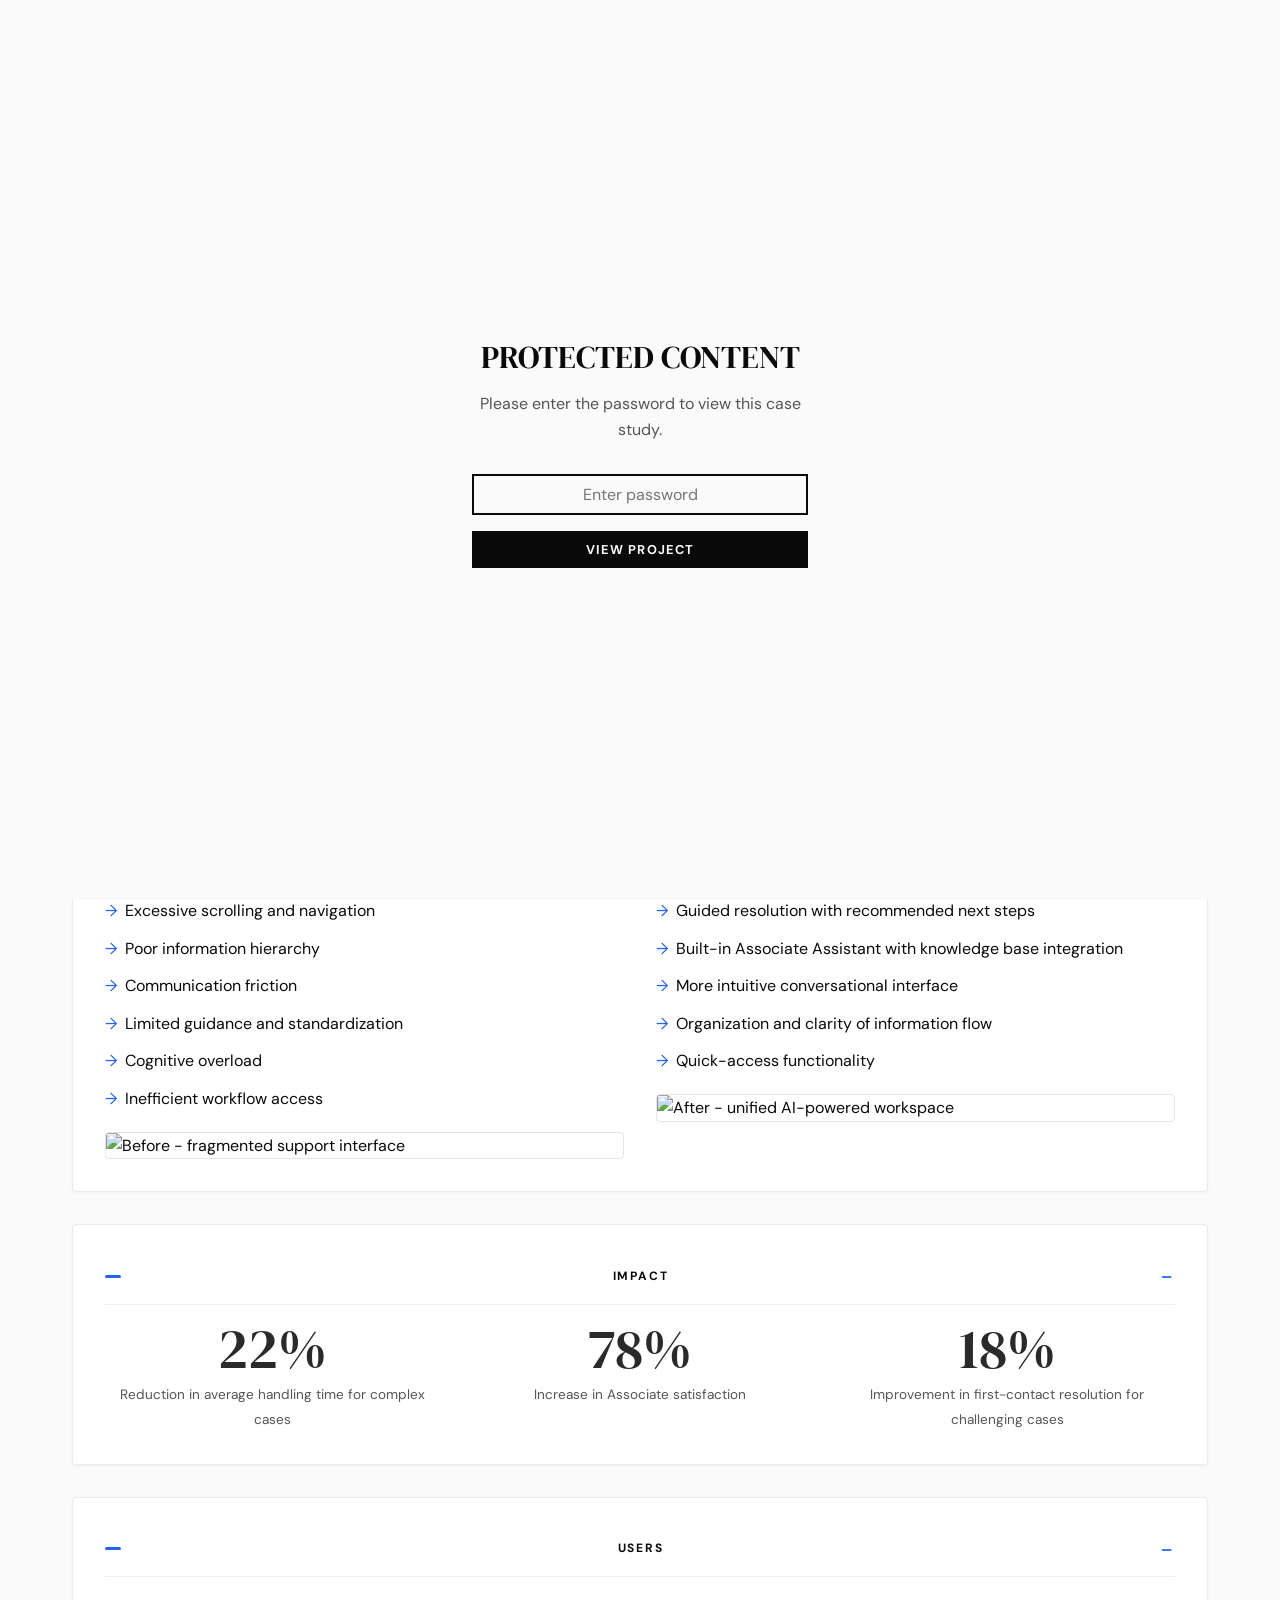
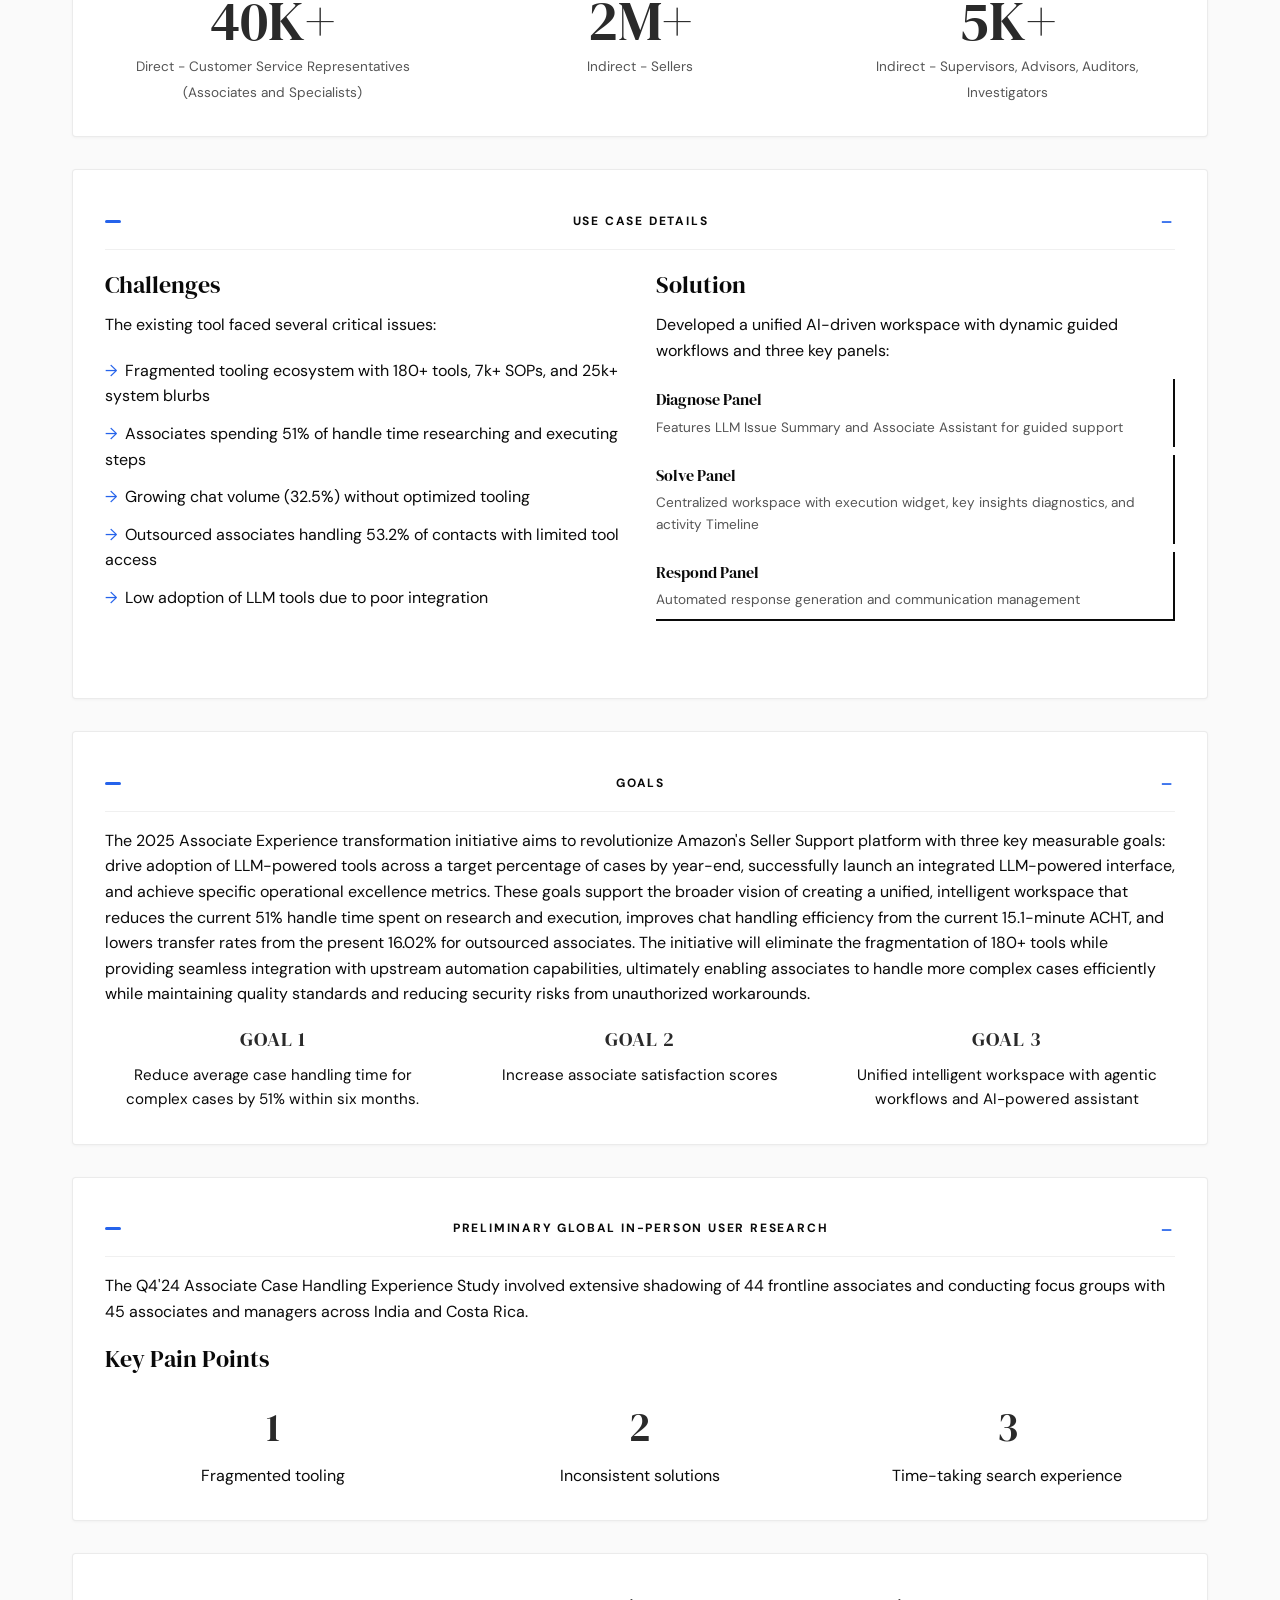
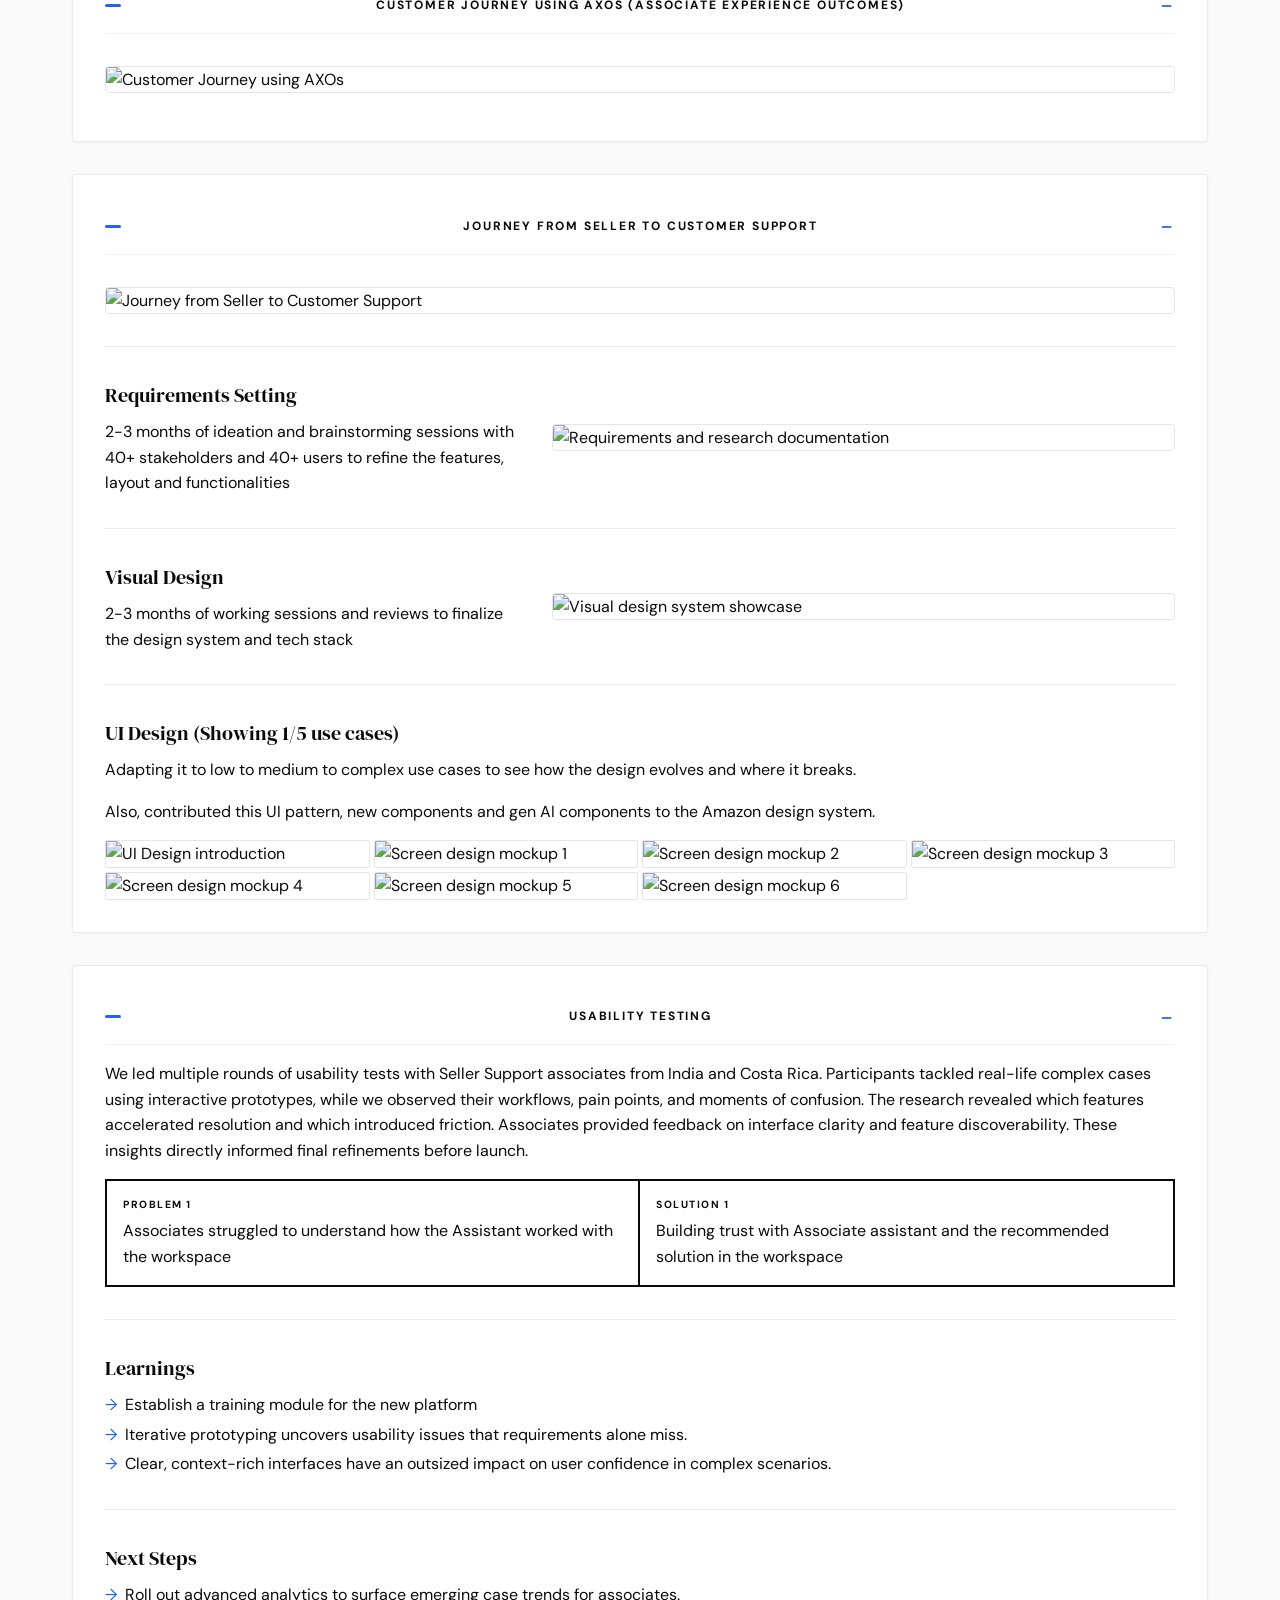
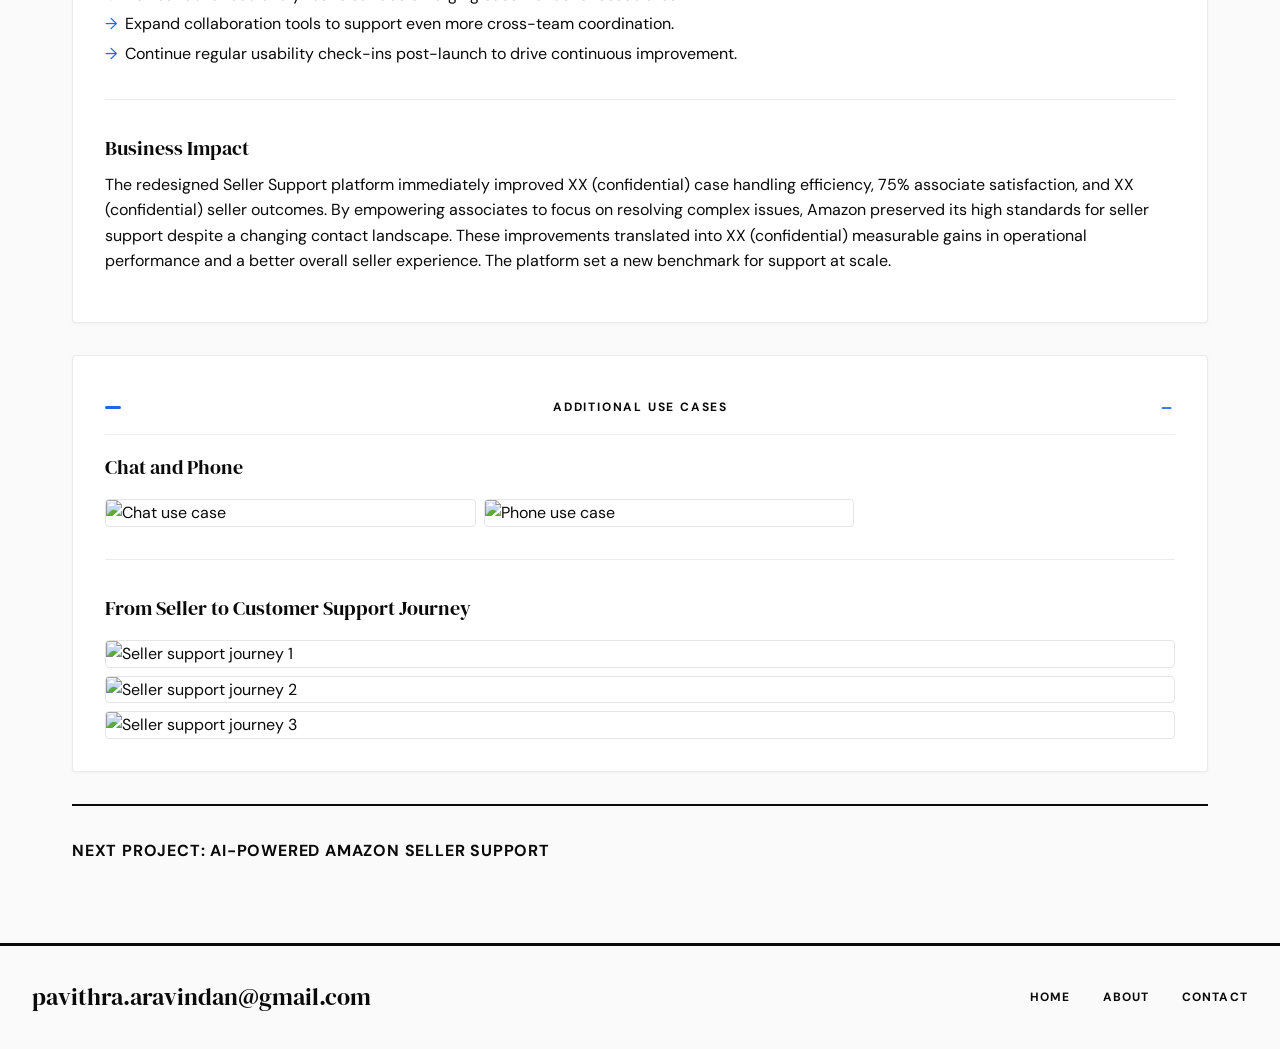
==== commit 22be4a56: "Add password protection to project pages Protect both case study pages with a password overlay that " ====
--- a/site-3-editorial/project-1.html
+++ b/site-3-editorial/project-1.html
@@ -10,6 +10,18 @@
   <link rel="stylesheet" href="styles.css">
 </head>
 <body>
+  <div class="password-overlay" id="passwordOverlay">
+    <div class="password-container">
+      <h2>Protected Content</h2>
+      <p>Please enter the password to view this case study.</p>
+      <form class="password-form" id="passwordForm">
+        <input type="password" class="password-input" id="passwordInput" placeholder="Enter password" autocomplete="off">
+        <span class="password-error" id="passwordError">Incorrect password. Please try again.</span>
+        <button type="submit" class="password-submit">View Project</button>
+      </form>
+    </div>
+  </div>
+
   <header class="site-header">
     <nav class="nav-container">
       <a href="index.html" class="logo">Pavithra Aravindan</a>
@@ -426,6 +438,37 @@
         }
       });
     });
+
+    // Password protection
+    const PASSWORD = 'pavithra';
+    const STORAGE_KEY = 'portfolio_access';
+    const overlay = document.getElementById('passwordOverlay');
+    const form = document.getElementById('passwordForm');
+    const input = document.getElementById('passwordInput');
+    const error = document.getElementById('passwordError');
+
+    if (sessionStorage.getItem(STORAGE_KEY) === 'granted') {
+      overlay.classList.add('hidden');
+    } else {
+      document.body.style.overflow = 'hidden';
+    }
+
+    form.addEventListener('submit', function(e) {
+      e.preventDefault();
+      if (input.value === PASSWORD) {
+        sessionStorage.setItem(STORAGE_KEY, 'granted');
+        overlay.classList.add('hidden');
+        document.body.style.overflow = '';
+      } else {
+        error.classList.add('show');
+        input.value = '';
+        input.focus();
+      }
+    });
+
+    input.addEventListener('input', function() {
+      error.classList.remove('show');
+    });
   </script>
 </body>
 </html>
--- a/site-3-editorial/styles.css
+++ b/site-3-editorial/styles.css
@@ -53,7 +53,7 @@
 .nav-container {
   max-width: var(--max-width);
   margin: 0 auto;
-  padding: var(--spacing-sm) var(--spacing-md);
+  padding: var(--spacing-sm) var(--spacing-lg);
   display: flex;
   justify-content: space-between;
   align-items: center;
@@ -123,7 +123,7 @@
 main {
   max-width: var(--max-width);
   margin: 0 auto;
-  padding: var(--spacing-lg) var(--spacing-md);
+  padding: var(--spacing-lg) var(--spacing-lg);
 }
 
 .hero {
@@ -306,7 +306,7 @@
 
 .site-footer {
   border-top: 3px solid var(--color-text);
-  padding: var(--spacing-lg) var(--spacing-md);
+  padding: var(--spacing-lg) var(--spacing-lg);
   margin-top: var(--spacing-xl);
 }
 
@@ -1493,4 +1493,90 @@
   .meta.meta-4col {
     grid-template-columns: repeat(2, 1fr);
   }
+}
+
+.password-overlay {
+  position: fixed;
+  top: 0;
+  left: 0;
+  width: 100%;
+  height: 100%;
+  background: var(--color-bg);
+  z-index: 9999;
+  display: flex;
+  align-items: center;
+  justify-content: center;
+}
+
+.password-overlay.hidden {
+  display: none;
+}
+
+.password-container {
+  text-align: center;
+  max-width: 400px;
+  padding: var(--spacing-lg);
+}
+
+.password-container h2 {
+  font-family: var(--font-heading);
+  font-size: 2rem;
+  font-weight: 400;
+  text-transform: uppercase;
+  margin-bottom: var(--spacing-sm);
+}
+
+.password-container p {
+  color: var(--color-text-secondary);
+  margin-bottom: var(--spacing-lg);
+}
+
+.password-form {
+  display: flex;
+  flex-direction: column;
+  gap: var(--spacing-md);
+}
+
+.password-input {
+  font-family: var(--font-body);
+  font-size: 1rem;
+  padding: var(--spacing-sm) var(--spacing-md);
+  border: 2px solid var(--color-border);
+  background: transparent;
+  text-align: center;
+  transition: border-color 0.2s;
+}
+
+.password-input:focus {
+  outline: none;
+  border-color: var(--color-accent);
+}
+
+.password-submit {
+  font-family: var(--font-body);
+  font-size: 0.8rem;
+  font-weight: 700;
+  text-transform: uppercase;
+  letter-spacing: 0.1em;
+  padding: var(--spacing-sm) var(--spacing-lg);
+  background: var(--color-text);
+  color: var(--color-bg);
+  border: 2px solid var(--color-text);
+  cursor: pointer;
+  transition: all 0.2s;
+}
+
+.password-submit:hover {
+  background: var(--color-accent);
+  border-color: var(--color-accent);
+}
+
+.password-error {
+  color: #dc2626;
+  font-size: 0.85rem;
+  display: none;
+}
+
+.password-error.show {
+  display: block;
 }
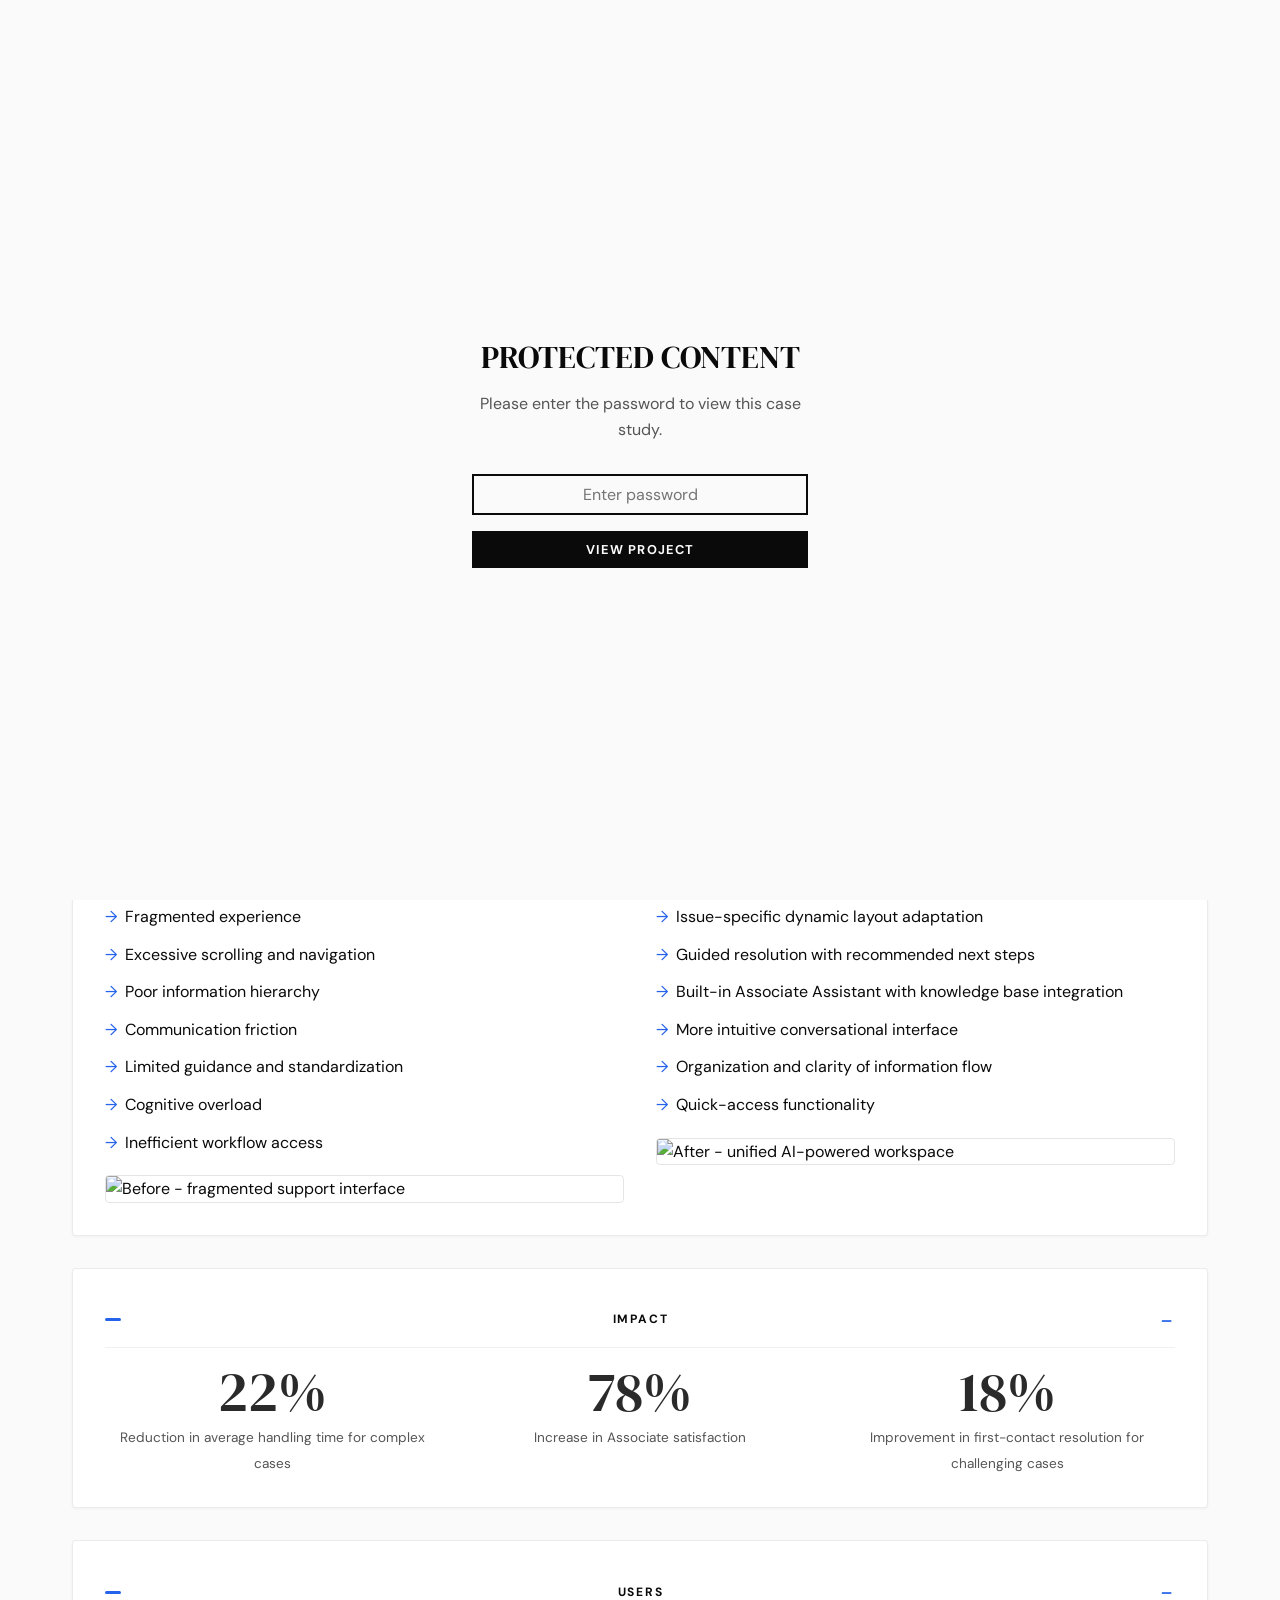
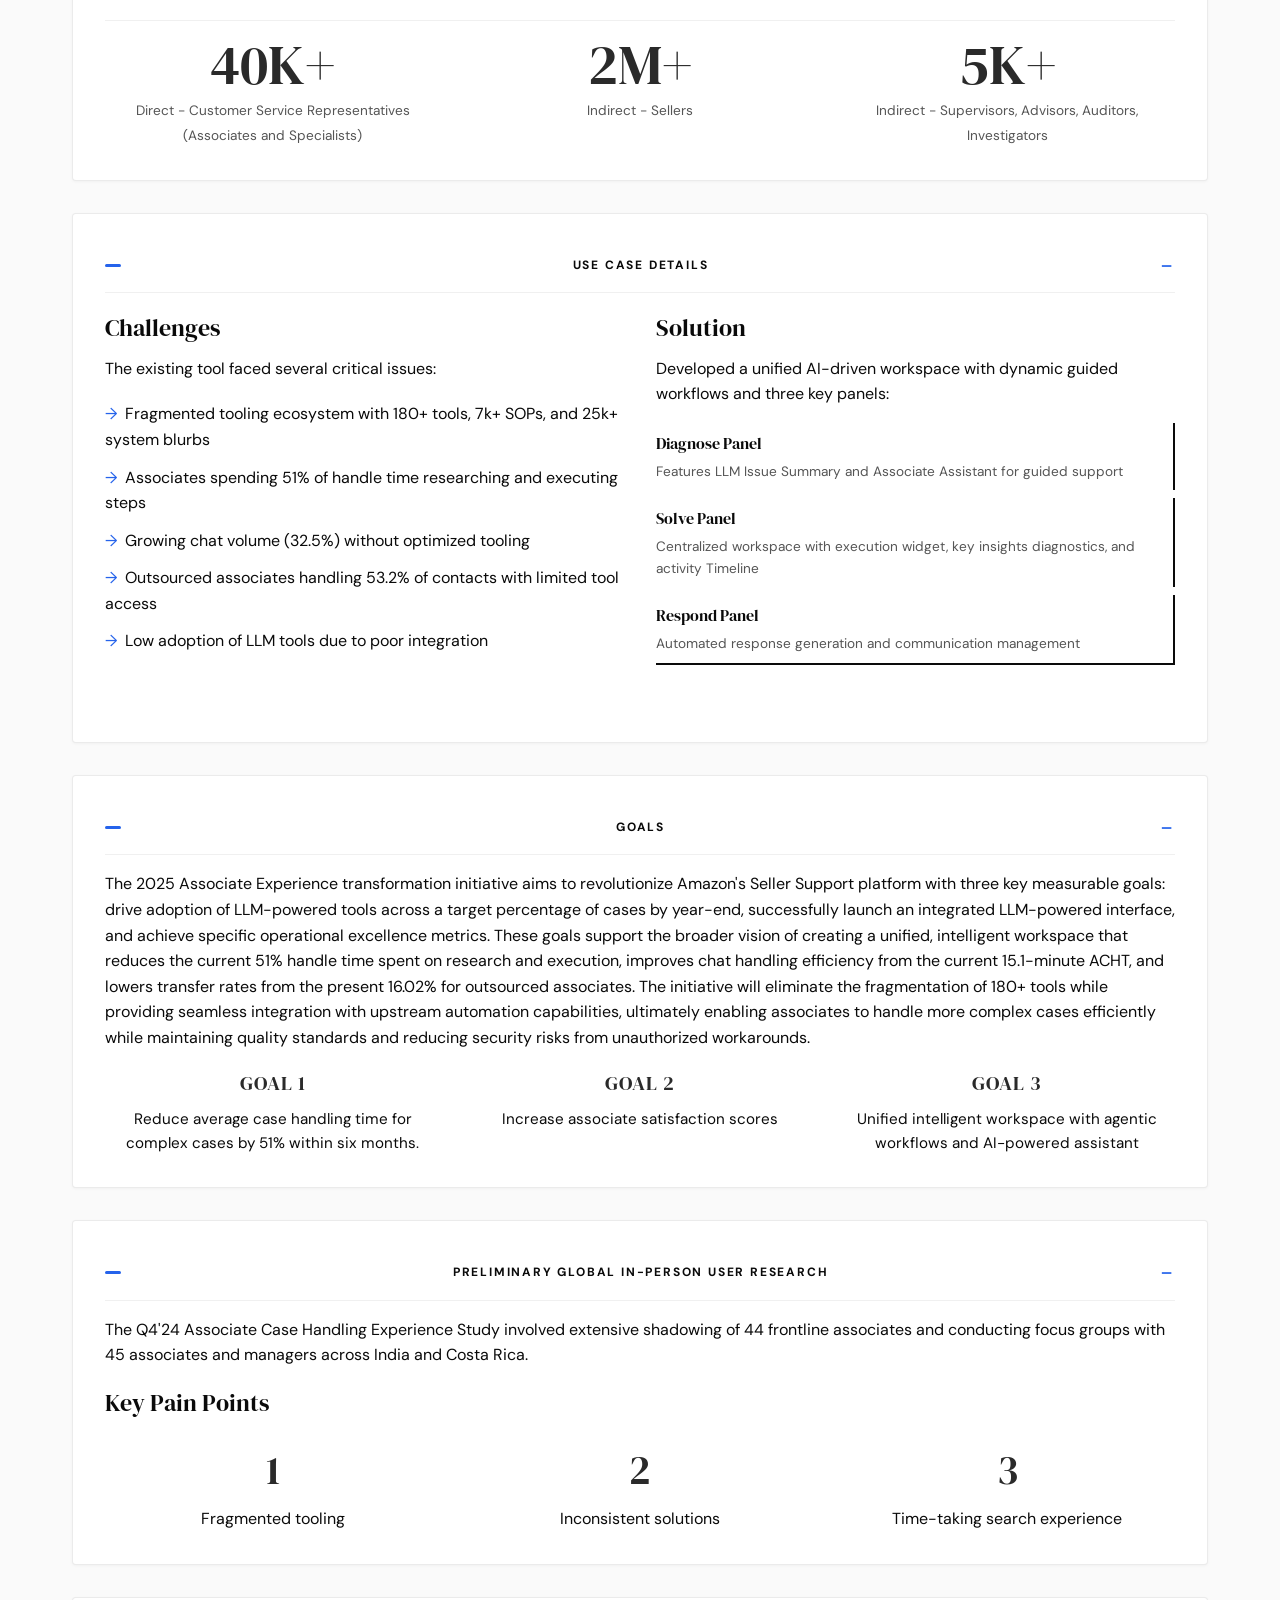
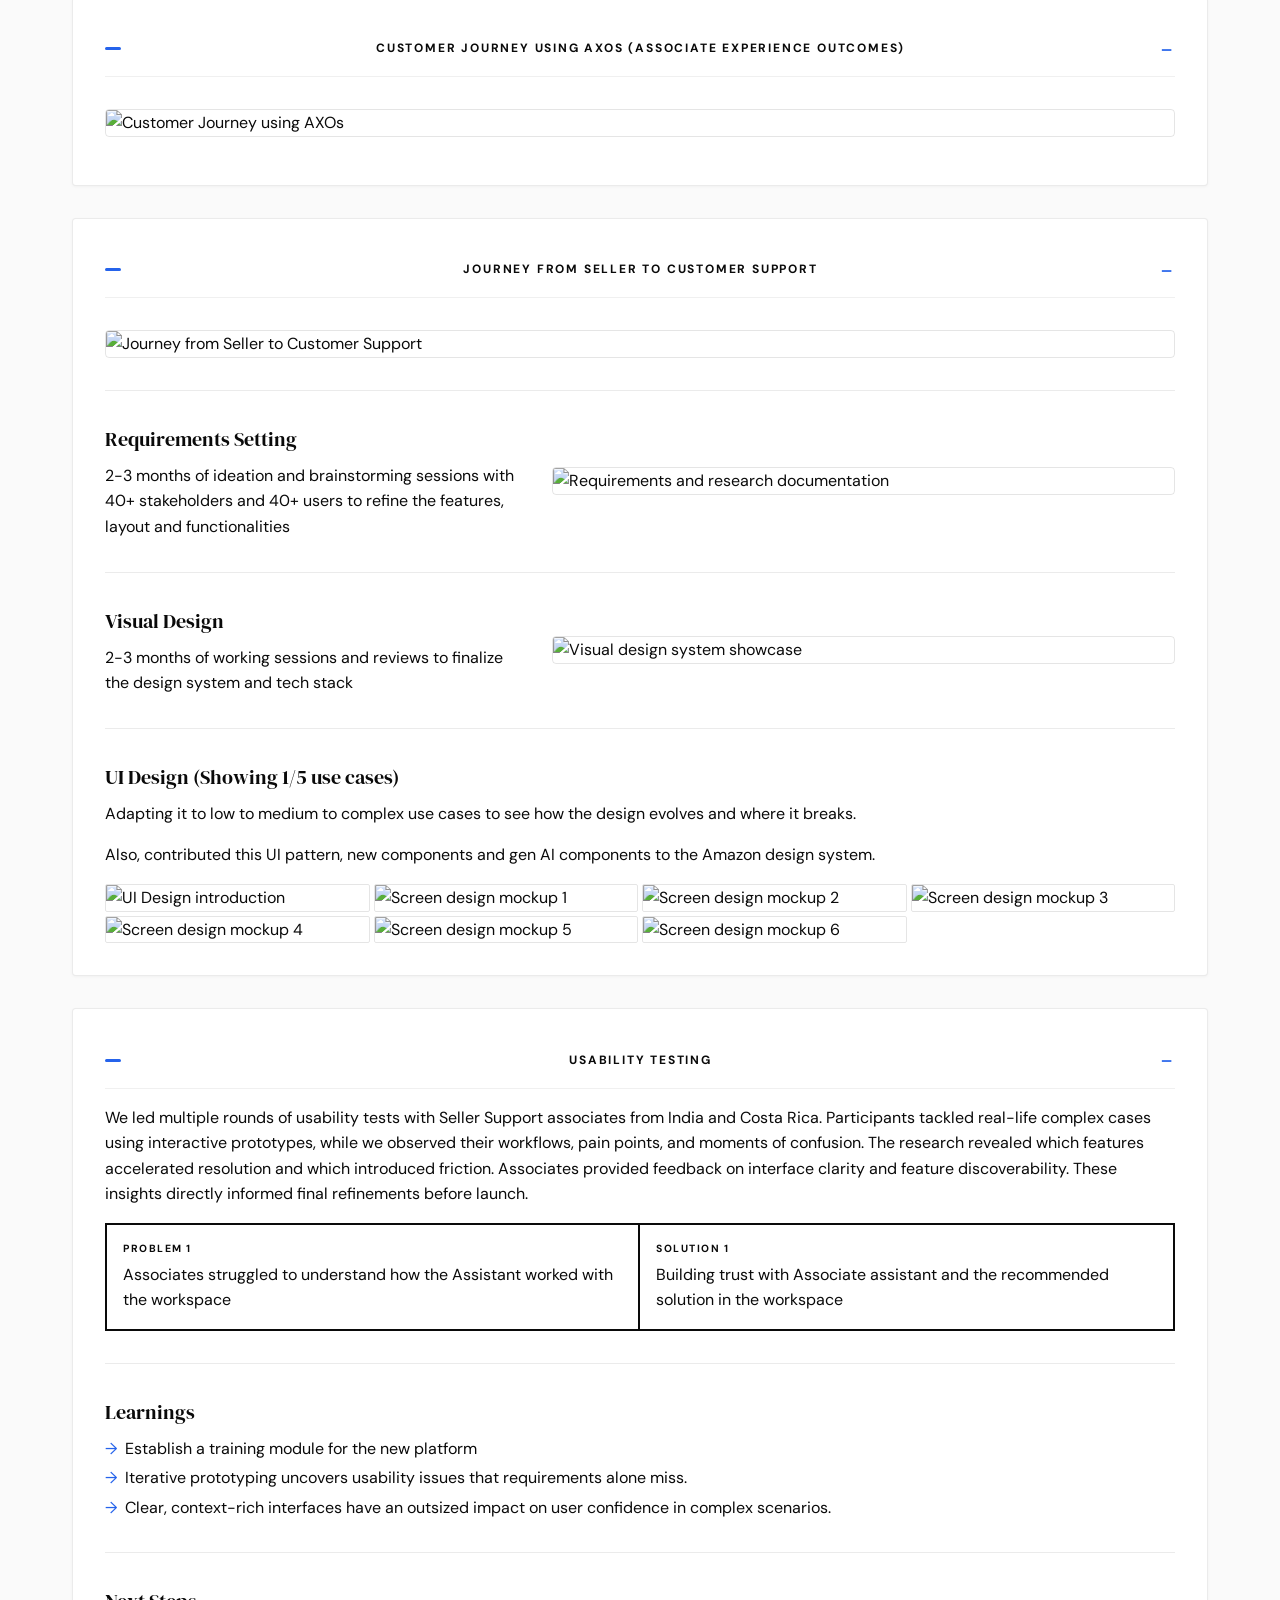
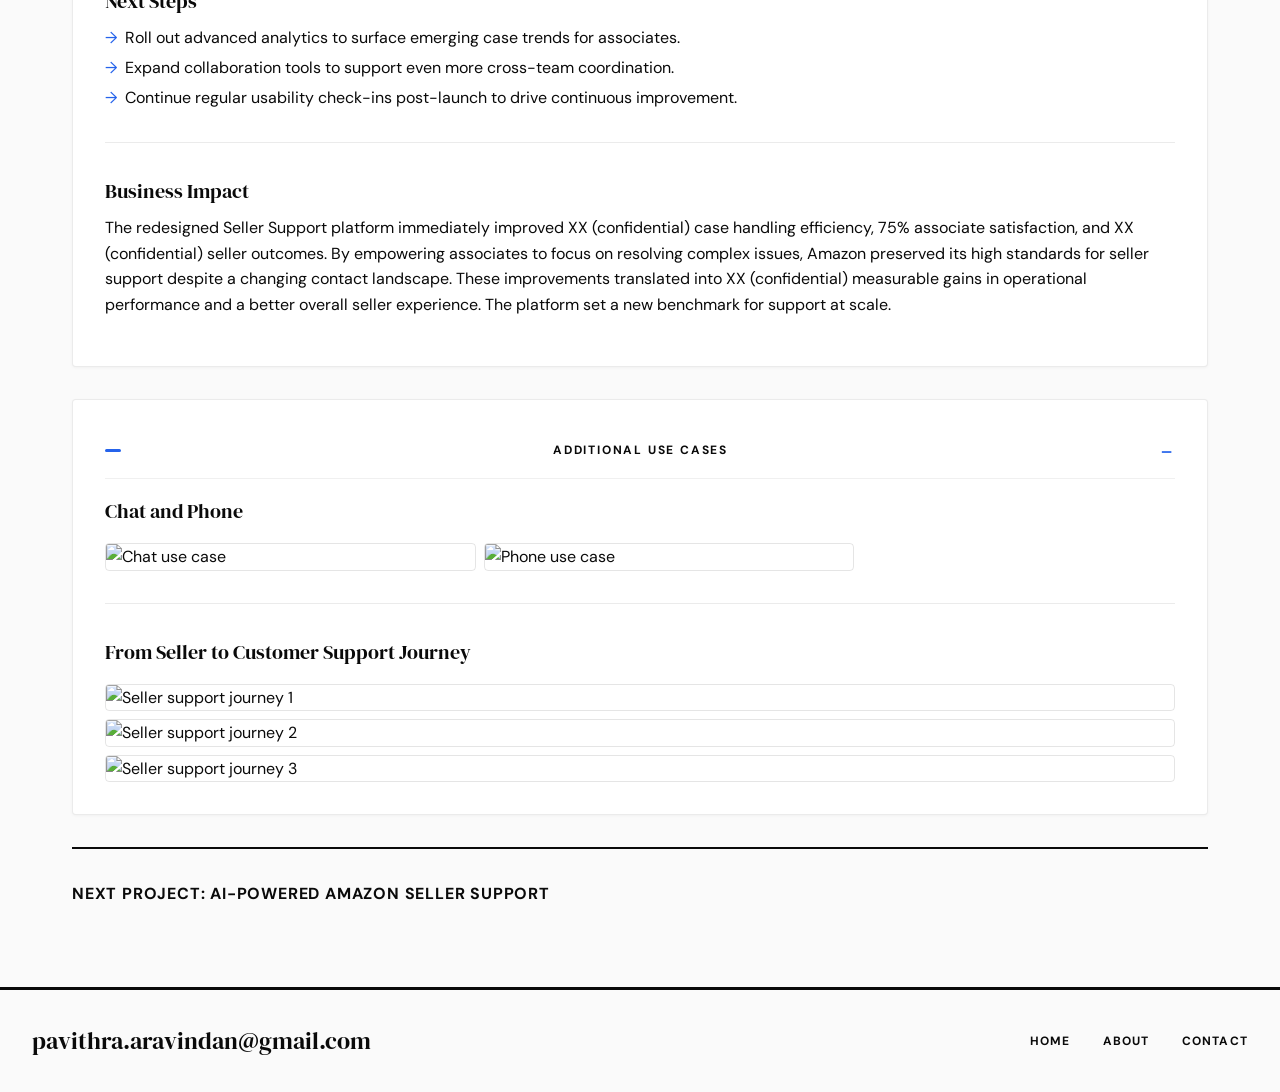
==== commit f7c71a28: "Add image to project 1 overview" ====
--- a/site-3-editorial/project-1.html
+++ b/site-3-editorial/project-1.html
@@ -1,21 +1,26 @@
 <!DOCTYPE html>
 <html lang="en">
+
 <head>
   <meta charset="UTF-8">
   <meta name="viewport" content="width=device-width, initial-scale=1.0">
   <title>Amazon Operations Efficiency - Pavithra Aravindan</title>
   <link rel="preconnect" href="https://fonts.googleapis.com">
   <link rel="preconnect" href="https://fonts.gstatic.com" crossorigin>
-  <link href="https://fonts.googleapis.com/css2?family=DM+Serif+Display&family=DM+Sans:wght@300;400;500;700&display=swap" rel="stylesheet">
+  <link
+    href="https://fonts.googleapis.com/css2?family=DM+Serif+Display&family=DM+Sans:wght@300;400;500;700&display=swap"
+    rel="stylesheet">
   <link rel="stylesheet" href="styles.css">
 </head>
+
 <body>
   <div class="password-overlay" id="passwordOverlay">
     <div class="password-container">
       <h2>Protected Content</h2>
       <p>Please enter the password to view this case study.</p>
       <form class="password-form" id="passwordForm">
-        <input type="password" class="password-input" id="passwordInput" placeholder="Enter password" autocomplete="off">
+        <input type="password" class="password-input" id="passwordInput" placeholder="Enter password"
+          autocomplete="off">
         <span class="password-error" id="passwordError">Incorrect password. Please try again.</span>
         <button type="submit" class="password-submit">View Project</button>
       </form>
@@ -35,9 +40,11 @@
         <li><a href="about.html">About</a></li>
         <li><a href="contact.html">Contact</a></li>
         <li>
-          <a href="https://www.linkedin.com/in/pavithraaravindan/" target="_blank" rel="noopener noreferrer" class="nav-linkedin" aria-label="LinkedIn">
+          <a href="https://www.linkedin.com/in/pavithraaravindan/" target="_blank" rel="noopener noreferrer"
+            class="nav-linkedin" aria-label="LinkedIn">
             <svg xmlns="http://www.w3.org/2000/svg" width="18" height="18" viewBox="0 0 24 24" fill="currentColor">
-              <path d="M20.447 20.452h-3.554v-5.569c0-1.328-.027-3.037-1.852-3.037-1.853 0-2.136 1.445-2.136 2.939v5.667H9.351V9h3.414v1.561h.046c.477-.9 1.637-1.85 3.37-1.85 3.601 0 4.267 2.37 4.267 5.455v6.286zM5.337 7.433c-1.144 0-2.063-.926-2.063-2.065 0-1.138.92-2.063 2.063-2.063 1.14 0 2.064.925 2.064 2.063 0 1.139-.925 2.065-2.064 2.065zm1.782 13.019H3.555V9h3.564v11.452zM22.225 0H1.771C.792 0 0 .774 0 1.729v20.542C0 23.227.792 24 1.771 24h20.451C23.2 24 24 23.227 24 22.271V1.729C24 .774 23.2 0 22.222 0h.003z"/>
+              <path
+                d="M20.447 20.452h-3.554v-5.569c0-1.328-.027-3.037-1.852-3.037-1.853 0-2.136 1.445-2.136 2.939v5.667H9.351V9h3.414v1.561h.046c.477-.9 1.637-1.85 3.37-1.85 3.601 0 4.267 2.37 4.267 5.455v6.286zM5.337 7.433c-1.144 0-2.063-.926-2.063-2.065 0-1.138.92-2.063 2.063-2.063 1.14 0 2.064.925 2.064 2.063 0 1.139-.925 2.065-2.064 2.065zm1.782 13.019H3.555V9h3.564v11.452zM22.225 0H1.771C.792 0 0 .774 0 1.729v20.542C0 23.227.792 24 1.771 24h20.451C23.2 24 24 23.227 24 22.271V1.729C24 .774 23.2 0 22.222 0h.003z" />
             </svg>
           </a>
         </li>
@@ -80,7 +87,12 @@
       <section id="overview" class="case-section collapsible open">
         <h2 class="section-toggle">Use Case Overview</h2>
         <div class="section-content">
-          <p>Transform Amazon's customer issue resolution tool by implementing automated solutions for simple issues while empowering customer service representatives with Agentic workflows and AI-powered Assistants to handle complex customer issues.</p>
+          <p>Transform Amazon's customer issue resolution tool by implementing automated solutions for simple issues
+            while empowering customer service representatives with Agentic workflows and AI-powered Assistants to handle
+            complex customer issues.</p>
+          <img
+            src="https://uxfolio-prod.s3.us-east-1.amazonaws.com/64af0c1d7319f4000290485b/6939b593a8b0681433790882/vBKZ0RQtKsV5rgRs.png"
+            alt="Use Case Overview" class="section-image">
         </div>
       </section>
 
@@ -88,32 +100,36 @@
         <h2 class="section-toggle">Before & After</h2>
         <div class="section-content">
           <div class="comparison-grid">
-          <div class="comparison-col">
-            <h3>Before</h3>
-            <ul>
-              <li>Fragmented experience</li>
-              <li>Excessive scrolling and navigation</li>
-              <li>Poor information hierarchy</li>
-              <li>Communication friction</li>
-              <li>Limited guidance and standardization</li>
-              <li>Cognitive overload</li>
-              <li>Inefficient workflow access</li>
-            </ul>
-            <img src="https://uxfolio-prod.s3.us-east-1.amazonaws.com/64af0c1d7319f4000290485b/6939b593a8b0681433790882/nRpYEABURlquD9qb.png" alt="Before - fragmented support interface" class="comparison-image">
-          </div>
-          <div class="comparison-col">
-            <h3>After</h3>
-            <ul>
-              <li>Issue-specific dynamic layout adaptation</li>
-              <li>Guided resolution with recommended next steps</li>
-              <li>Built-in Associate Assistant with knowledge base integration</li>
-              <li>More intuitive conversational interface</li>
-              <li>Organization and clarity of information flow</li>
-              <li>Quick-access functionality</li>
-            </ul>
-            <img src="https://uxfolio-prod.s3.us-east-1.amazonaws.com/64af0c1d7319f4000290485b/6939b593a8b0681433790882/vBKZ0RQtKsV5rgRs.png" alt="After - unified AI-powered workspace" class="comparison-image">
-          </div>
-        </div>
+            <div class="comparison-col">
+              <h3>Before</h3>
+              <ul>
+                <li>Fragmented experience</li>
+                <li>Excessive scrolling and navigation</li>
+                <li>Poor information hierarchy</li>
+                <li>Communication friction</li>
+                <li>Limited guidance and standardization</li>
+                <li>Cognitive overload</li>
+                <li>Inefficient workflow access</li>
+              </ul>
+              <img
+                src="https://uxfolio-prod.s3.us-east-1.amazonaws.com/64af0c1d7319f4000290485b/6939b593a8b0681433790882/nRpYEABURlquD9qb.png"
+                alt="Before - fragmented support interface" class="comparison-image">
+            </div>
+            <div class="comparison-col">
+              <h3>After</h3>
+              <ul>
+                <li>Issue-specific dynamic layout adaptation</li>
+                <li>Guided resolution with recommended next steps</li>
+                <li>Built-in Associate Assistant with knowledge base integration</li>
+                <li>More intuitive conversational interface</li>
+                <li>Organization and clarity of information flow</li>
+                <li>Quick-access functionality</li>
+              </ul>
+              <img
+                src="https://uxfolio-prod.s3.us-east-1.amazonaws.com/64af0c1d7319f4000290485b/6939b593a8b0681433790882/vBKZ0RQtKsV5rgRs.png"
+                alt="After - unified AI-powered workspace" class="comparison-image">
+            </div>
+          </div>
         </div>
       </section>
 
@@ -121,18 +137,18 @@
         <h2 class="section-toggle">Impact</h2>
         <div class="section-content">
           <div class="metrics-grid">
-          <div class="metric">
-            <span class="metric-value">22%</span>
-            <span class="metric-label">Reduction in average handling time for complex cases</span>
-          </div>
-          <div class="metric">
-            <span class="metric-value">78%</span>
-            <span class="metric-label">Increase in Associate satisfaction</span>
-          </div>
-          <div class="metric">
-            <span class="metric-value">18%</span>
-            <span class="metric-label">Improvement in first-contact resolution for challenging cases</span>
-          </div>
+            <div class="metric">
+              <span class="metric-value">22%</span>
+              <span class="metric-label">Reduction in average handling time for complex cases</span>
+            </div>
+            <div class="metric">
+              <span class="metric-value">78%</span>
+              <span class="metric-label">Increase in Associate satisfaction</span>
+            </div>
+            <div class="metric">
+              <span class="metric-value">18%</span>
+              <span class="metric-label">Improvement in first-contact resolution for challenging cases</span>
+            </div>
           </div>
         </div>
       </section>
@@ -197,7 +213,15 @@
       <section id="goals" class="case-section collapsible open">
         <h2 class="section-toggle">Goals</h2>
         <div class="section-content">
-          <p>The 2025 Associate Experience transformation initiative aims to revolutionize Amazon's Seller Support platform with three key measurable goals: drive adoption of LLM-powered tools across a target percentage of cases by year-end, successfully launch an integrated LLM-powered interface, and achieve specific operational excellence metrics. These goals support the broader vision of creating a unified, intelligent workspace that reduces the current 51% handle time spent on research and execution, improves chat handling efficiency from the current 15.1-minute ACHT, and lowers transfer rates from the present 16.02% for outsourced associates. The initiative will eliminate the fragmentation of 180+ tools while providing seamless integration with upstream automation capabilities, ultimately enabling associates to handle more complex cases efficiently while maintaining quality standards and reducing security risks from unauthorized workarounds.</p>
+          <p>The 2025 Associate Experience transformation initiative aims to revolutionize Amazon's Seller Support
+            platform with three key measurable goals: drive adoption of LLM-powered tools across a target percentage of
+            cases by year-end, successfully launch an integrated LLM-powered interface, and achieve specific operational
+            excellence metrics. These goals support the broader vision of creating a unified, intelligent workspace that
+            reduces the current 51% handle time spent on research and execution, improves chat handling efficiency from
+            the current 15.1-minute ACHT, and lowers transfer rates from the present 16.02% for outsourced associates.
+            The initiative will eliminate the fragmentation of 180+ tools while providing seamless integration with
+            upstream automation capabilities, ultimately enabling associates to handle more complex cases efficiently
+            while maintaining quality standards and reducing security risks from unauthorized workarounds.</p>
           <div class="goals-grid-clean">
             <div class="goal-item">
               <span class="goal-label">Goal 1</span>
@@ -218,7 +242,8 @@
       <section id="research" class="case-section collapsible open">
         <h2 class="section-toggle">Preliminary Global In-Person User Research</h2>
         <div class="section-content">
-          <p>The Q4'24 Associate Case Handling Experience Study involved extensive shadowing of 44 frontline associates and conducting focus groups with 45 associates and managers across India and Costa Rica.</p>
+          <p>The Q4'24 Associate Case Handling Experience Study involved extensive shadowing of 44 frontline associates
+            and conducting focus groups with 45 associates and managers across India and Costa Rica.</p>
           <h3>Key Pain Points</h3>
           <div class="pain-points">
             <div class="pain-point"><span class="pain-number">1</span>Fragmented tooling</div>
@@ -231,22 +256,29 @@
       <section id="customer-journey" class="case-section collapsible open">
         <h2 class="section-toggle">Customer Journey using AXOs (Associate Experience Outcomes)</h2>
         <div class="section-content">
-          <img src="https://uxfolio-prod.s3.us-east-1.amazonaws.com/64af0c1d7319f4000290485b/6939b593a8b0681433790882/tOYZgrBwKwVVuH3e.png" alt="Customer Journey using AXOs" class="section-image">
+          <img
+            src="https://uxfolio-prod.s3.us-east-1.amazonaws.com/64af0c1d7319f4000290485b/6939b593a8b0681433790882/tOYZgrBwKwVVuH3e.png"
+            alt="Customer Journey using AXOs" class="section-image">
         </div>
       </section>
 
       <section id="seller-journey" class="case-section collapsible open">
         <h2 class="section-toggle">Journey from Seller to Customer Support</h2>
         <div class="section-content">
-          <img src="https://uxfolio-prod.s3.us-east-1.amazonaws.com/64af0c1d7319f4000290485b/6939b593a8b0681433790882/ITf3YFqIL7XA7cF4.jpg" alt="Journey from Seller to Customer Support" class="section-image">
+          <img
+            src="https://uxfolio-prod.s3.us-east-1.amazonaws.com/64af0c1d7319f4000290485b/6939b593a8b0681433790882/ITf3YFqIL7XA7cF4.jpg"
+            alt="Journey from Seller to Customer Support" class="section-image">
 
           <div class="subsection-row">
             <div class="subsection-text">
               <h3>Requirements Setting</h3>
-              <p>2-3 months of ideation and brainstorming sessions with 40+ stakeholders and 40+ users to refine the features, layout and functionalities</p>
+              <p>2-3 months of ideation and brainstorming sessions with 40+ stakeholders and 40+ users to refine the
+                features, layout and functionalities</p>
             </div>
             <div class="subsection-image">
-              <img src="https://uxfolio-prod.s3.us-east-1.amazonaws.com/64af0c1d7319f4000290485b/6939b593a8b0681433790882/2FQGyHmWE2LUnEb5.png" alt="Requirements and research documentation">
+              <img
+                src="https://uxfolio-prod.s3.us-east-1.amazonaws.com/64af0c1d7319f4000290485b/6939b593a8b0681433790882/2FQGyHmWE2LUnEb5.png"
+                alt="Requirements and research documentation">
             </div>
           </div>
 
@@ -256,7 +288,9 @@
               <p>2-3 months of working sessions and reviews to finalize the design system and tech stack</p>
             </div>
             <div class="subsection-image">
-              <img src="https://uxfolio-prod.s3.us-east-1.amazonaws.com/64af0c1d7319f4000290485b/6939b593a8b0681433790882/Vq4IFYCan3zCjiL4.png" alt="Visual design system showcase">
+              <img
+                src="https://uxfolio-prod.s3.us-east-1.amazonaws.com/64af0c1d7319f4000290485b/6939b593a8b0681433790882/Vq4IFYCan3zCjiL4.png"
+                alt="Visual design system showcase">
             </div>
           </div>
 
@@ -265,13 +299,27 @@
             <p>Adapting it to low to medium to complex use cases to see how the design evolves and where it breaks.</p>
             <p>Also, contributed this UI pattern, new components and gen AI components to the Amazon design system.</p>
             <div class="ui-gallery-compact">
-              <img src="https://uxfolio-prod.s3.us-east-1.amazonaws.com/64af0c1d7319f4000290485b/6939b593a8b0681433790882/Y1EvBt4MajYZqW2p.png" alt="UI Design introduction">
-              <img src="https://uxfolio-prod.s3.us-east-1.amazonaws.com/64af0c1d7319f4000290485b/6939b593a8b0681433790882/neWWIi0AaDMil5tm.png" alt="Screen design mockup 1">
-              <img src="https://uxfolio-prod.s3.us-east-1.amazonaws.com/64af0c1d7319f4000290485b/6939b593a8b0681433790882/Z3cBya7mKvzFi5z9.png" alt="Screen design mockup 2">
-              <img src="https://uxfolio-prod.s3.us-east-1.amazonaws.com/64af0c1d7319f4000290485b/6939b593a8b0681433790882/7lSlu4hHarB6Js4v.png" alt="Screen design mockup 3">
-              <img src="https://uxfolio-prod.s3.us-east-1.amazonaws.com/64af0c1d7319f4000290485b/6939b593a8b0681433790882/uvkmQGLDt0cwu3zk.png" alt="Screen design mockup 4">
-              <img src="https://uxfolio-prod.s3.us-east-1.amazonaws.com/64af0c1d7319f4000290485b/6939b593a8b0681433790882/pskJ1NRZWRpobBr7.png" alt="Screen design mockup 5">
-              <img src="https://uxfolio-prod.s3.us-east-1.amazonaws.com/64af0c1d7319f4000290485b/6939b593a8b0681433790882/ncBS0CODqRaxUfM6.png" alt="Screen design mockup 6">
+              <img
+                src="https://uxfolio-prod.s3.us-east-1.amazonaws.com/64af0c1d7319f4000290485b/6939b593a8b0681433790882/Y1EvBt4MajYZqW2p.png"
+                alt="UI Design introduction">
+              <img
+                src="https://uxfolio-prod.s3.us-east-1.amazonaws.com/64af0c1d7319f4000290485b/6939b593a8b0681433790882/neWWIi0AaDMil5tm.png"
+                alt="Screen design mockup 1">
+              <img
+                src="https://uxfolio-prod.s3.us-east-1.amazonaws.com/64af0c1d7319f4000290485b/6939b593a8b0681433790882/Z3cBya7mKvzFi5z9.png"
+                alt="Screen design mockup 2">
+              <img
+                src="https://uxfolio-prod.s3.us-east-1.amazonaws.com/64af0c1d7319f4000290485b/6939b593a8b0681433790882/7lSlu4hHarB6Js4v.png"
+                alt="Screen design mockup 3">
+              <img
+                src="https://uxfolio-prod.s3.us-east-1.amazonaws.com/64af0c1d7319f4000290485b/6939b593a8b0681433790882/uvkmQGLDt0cwu3zk.png"
+                alt="Screen design mockup 4">
+              <img
+                src="https://uxfolio-prod.s3.us-east-1.amazonaws.com/64af0c1d7319f4000290485b/6939b593a8b0681433790882/pskJ1NRZWRpobBr7.png"
+                alt="Screen design mockup 5">
+              <img
+                src="https://uxfolio-prod.s3.us-east-1.amazonaws.com/64af0c1d7319f4000290485b/6939b593a8b0681433790882/ncBS0CODqRaxUfM6.png"
+                alt="Screen design mockup 6">
             </div>
           </div>
         </div>
@@ -280,7 +328,11 @@
       <section id="usability-testing" class="case-section collapsible open">
         <h2 class="section-toggle">Usability Testing</h2>
         <div class="section-content">
-          <p>We led multiple rounds of usability tests with Seller Support associates from India and Costa Rica. Participants tackled real-life complex cases using interactive prototypes, while we observed their workflows, pain points, and moments of confusion. The research revealed which features accelerated resolution and which introduced friction. Associates provided feedback on interface clarity and feature discoverability. These insights directly informed final refinements before launch.</p>
+          <p>We led multiple rounds of usability tests with Seller Support associates from India and Costa Rica.
+            Participants tackled real-life complex cases using interactive prototypes, while we observed their
+            workflows, pain points, and moments of confusion. The research revealed which features accelerated
+            resolution and which introduced friction. Associates provided feedback on interface clarity and feature
+            discoverability. These insights directly informed final refinements before launch.</p>
 
           <div class="problem-solution-grid">
             <div class="ps-item">
@@ -315,7 +367,12 @@
 
           <div class="subsection-full">
             <h3>Business Impact</h3>
-            <p>The redesigned Seller Support platform immediately improved XX (confidential) case handling efficiency, 75% associate satisfaction, and XX (confidential) seller outcomes. By empowering associates to focus on resolving complex issues, Amazon preserved its high standards for seller support despite a changing contact landscape. These improvements translated into XX (confidential) measurable gains in operational performance and a better overall seller experience. The platform set a new benchmark for support at scale.</p>
+            <p>The redesigned Seller Support platform immediately improved XX (confidential) case handling efficiency,
+              75% associate satisfaction, and XX (confidential) seller outcomes. By empowering associates to focus on
+              resolving complex issues, Amazon preserved its high standards for seller support despite a changing
+              contact landscape. These improvements translated into XX (confidential) measurable gains in operational
+              performance and a better overall seller experience. The platform set a new benchmark for support at scale.
+            </p>
           </div>
         </div>
       </section>
@@ -326,17 +383,27 @@
           <div class="subsection-first">
             <h3>Chat and Phone</h3>
             <div class="two-image-row">
-              <img src="https://uxfolio-prod.s3.us-east-1.amazonaws.com/64af0c1d7319f4000290485b/6939b593a8b0681433790882/eXNoXK0ZMRpwbprI.png" alt="Chat use case">
-              <img src="https://uxfolio-prod.s3.us-east-1.amazonaws.com/64af0c1d7319f4000290485b/6939b593a8b0681433790882/LGp01AOKQeK0Um9R.png" alt="Phone use case">
+              <img
+                src="https://uxfolio-prod.s3.us-east-1.amazonaws.com/64af0c1d7319f4000290485b/6939b593a8b0681433790882/eXNoXK0ZMRpwbprI.png"
+                alt="Chat use case">
+              <img
+                src="https://uxfolio-prod.s3.us-east-1.amazonaws.com/64af0c1d7319f4000290485b/6939b593a8b0681433790882/LGp01AOKQeK0Um9R.png"
+                alt="Phone use case">
             </div>
           </div>
 
           <div class="subsection-full">
             <h3>From Seller to Customer Support Journey</h3>
             <div class="single-column-images">
-              <img src="https://uxfolio-prod.s3.us-east-1.amazonaws.com/64af0c1d7319f4000290485b/6939b593a8b0681433790882/n4dvq2x4hS0y15IB.jpg" alt="Seller support journey 1">
-              <img src="https://uxfolio-prod.s3.us-east-1.amazonaws.com/64af0c1d7319f4000290485b/6939b593a8b0681433790882/maziJR18bsvpBnAM.jpg" alt="Seller support journey 2">
-              <img src="https://uxfolio-prod.s3.us-east-1.amazonaws.com/64af0c1d7319f4000290485b/6939b593a8b0681433790882/H4yJ9KH7Xi2rkil0.png" alt="Seller support journey 3">
+              <img
+                src="https://uxfolio-prod.s3.us-east-1.amazonaws.com/64af0c1d7319f4000290485b/6939b593a8b0681433790882/n4dvq2x4hS0y15IB.jpg"
+                alt="Seller support journey 1">
+              <img
+                src="https://uxfolio-prod.s3.us-east-1.amazonaws.com/64af0c1d7319f4000290485b/6939b593a8b0681433790882/maziJR18bsvpBnAM.jpg"
+                alt="Seller support journey 2">
+              <img
+                src="https://uxfolio-prod.s3.us-east-1.amazonaws.com/64af0c1d7319f4000290485b/6939b593a8b0681433790882/H4yJ9KH7Xi2rkil0.png"
+                alt="Seller support journey 3">
             </div>
           </div>
         </div>
@@ -365,7 +432,7 @@
   </div>
 
   <script>
-    document.querySelector('.mobile-menu-btn').addEventListener('click', function() {
+    document.querySelector('.mobile-menu-btn').addEventListener('click', function () {
       this.classList.toggle('open');
       document.querySelector('.nav-links').classList.toggle('open');
     });
@@ -376,7 +443,7 @@
 
     document.querySelectorAll('.case-study img').forEach(img => {
       img.style.cursor = 'pointer';
-      img.addEventListener('click', function() {
+      img.addEventListener('click', function () {
         lightboxImg.src = this.src;
         lightboxImg.alt = this.alt;
         lightbox.classList.add('active');
@@ -385,10 +452,10 @@
     });
 
     lightboxClose.addEventListener('click', closeLightbox);
-    lightbox.addEventListener('click', function(e) {
+    lightbox.addEventListener('click', function (e) {
       if (e.target === lightbox) closeLightbox();
     });
-    document.addEventListener('keydown', function(e) {
+    document.addEventListener('keydown', function (e) {
       if (e.key === 'Escape') closeLightbox();
     });
 
@@ -398,7 +465,7 @@
     }
 
     document.querySelectorAll('.section-toggle').forEach(toggle => {
-      toggle.addEventListener('click', function() {
+      toggle.addEventListener('click', function () {
         this.closest('.collapsible').classList.toggle('open');
       });
     });
@@ -429,7 +496,7 @@
 
     // Smooth scroll for TOC links
     tocLinks.forEach(link => {
-      link.addEventListener('click', function(e) {
+      link.addEventListener('click', function (e) {
         e.preventDefault();
         const targetId = this.getAttribute('href').substring(1);
         const targetSection = document.getElementById(targetId);
@@ -440,7 +507,7 @@
     });
 
     // Password protection
-    const PASSWORD = 'pavithra';
+    const PASSWORD = 'pepper';
     const STORAGE_KEY = 'portfolio_access';
     const overlay = document.getElementById('passwordOverlay');
     const form = document.getElementById('passwordForm');
@@ -453,7 +520,7 @@
       document.body.style.overflow = 'hidden';
     }
 
-    form.addEventListener('submit', function(e) {
+    form.addEventListener('submit', function (e) {
       e.preventDefault();
       if (input.value === PASSWORD) {
         sessionStorage.setItem(STORAGE_KEY, 'granted');
@@ -466,9 +533,10 @@
       }
     });
 
-    input.addEventListener('input', function() {
+    input.addEventListener('input', function () {
       error.classList.remove('show');
     });
   </script>
 </body>
-</html>
+
+</html>
--- a/site-3-editorial/styles.css
+++ b/site-3-editorial/styles.css
@@ -199,7 +199,7 @@
 
 .project-grid {
   display: grid;
-  grid-template-columns: 1.5fr 1fr;
+  grid-template-columns: 1fr 1fr;
   gap: var(--spacing-md);
 }
 
@@ -213,14 +213,6 @@
 .project-card:hover {
   background: var(--color-text);
   color: var(--color-bg);
-}
-
-.project-card:first-child {
-  grid-row: span 2;
-}
-
-.project-card:first-child .placeholder-image {
-  aspect-ratio: 4/3;
 }
 
 .project-card h3 {
@@ -230,10 +222,6 @@
   padding: var(--spacing-md);
   padding-bottom: var(--spacing-xs);
   line-height: 1.2;
-}
-
-.project-card:first-child h3 {
-  font-size: 2.5rem;
 }
 
 .project-card p {
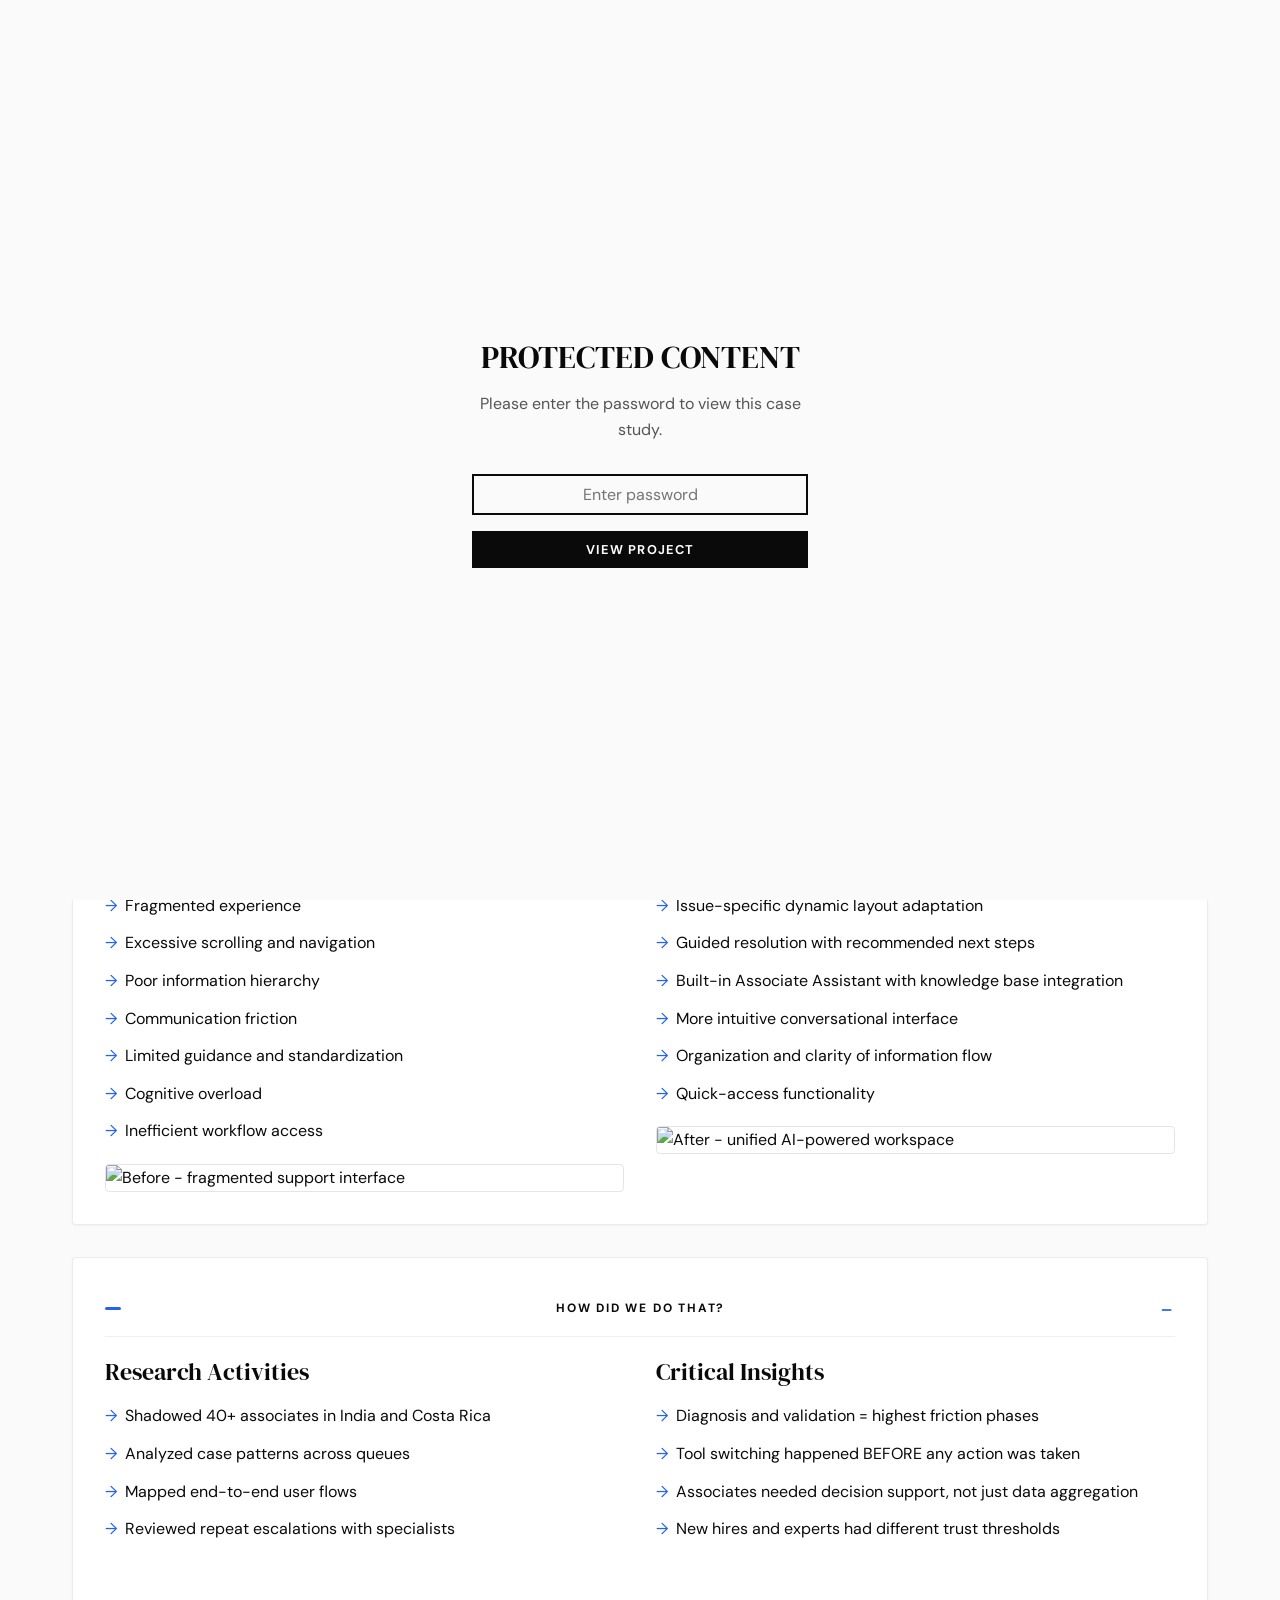
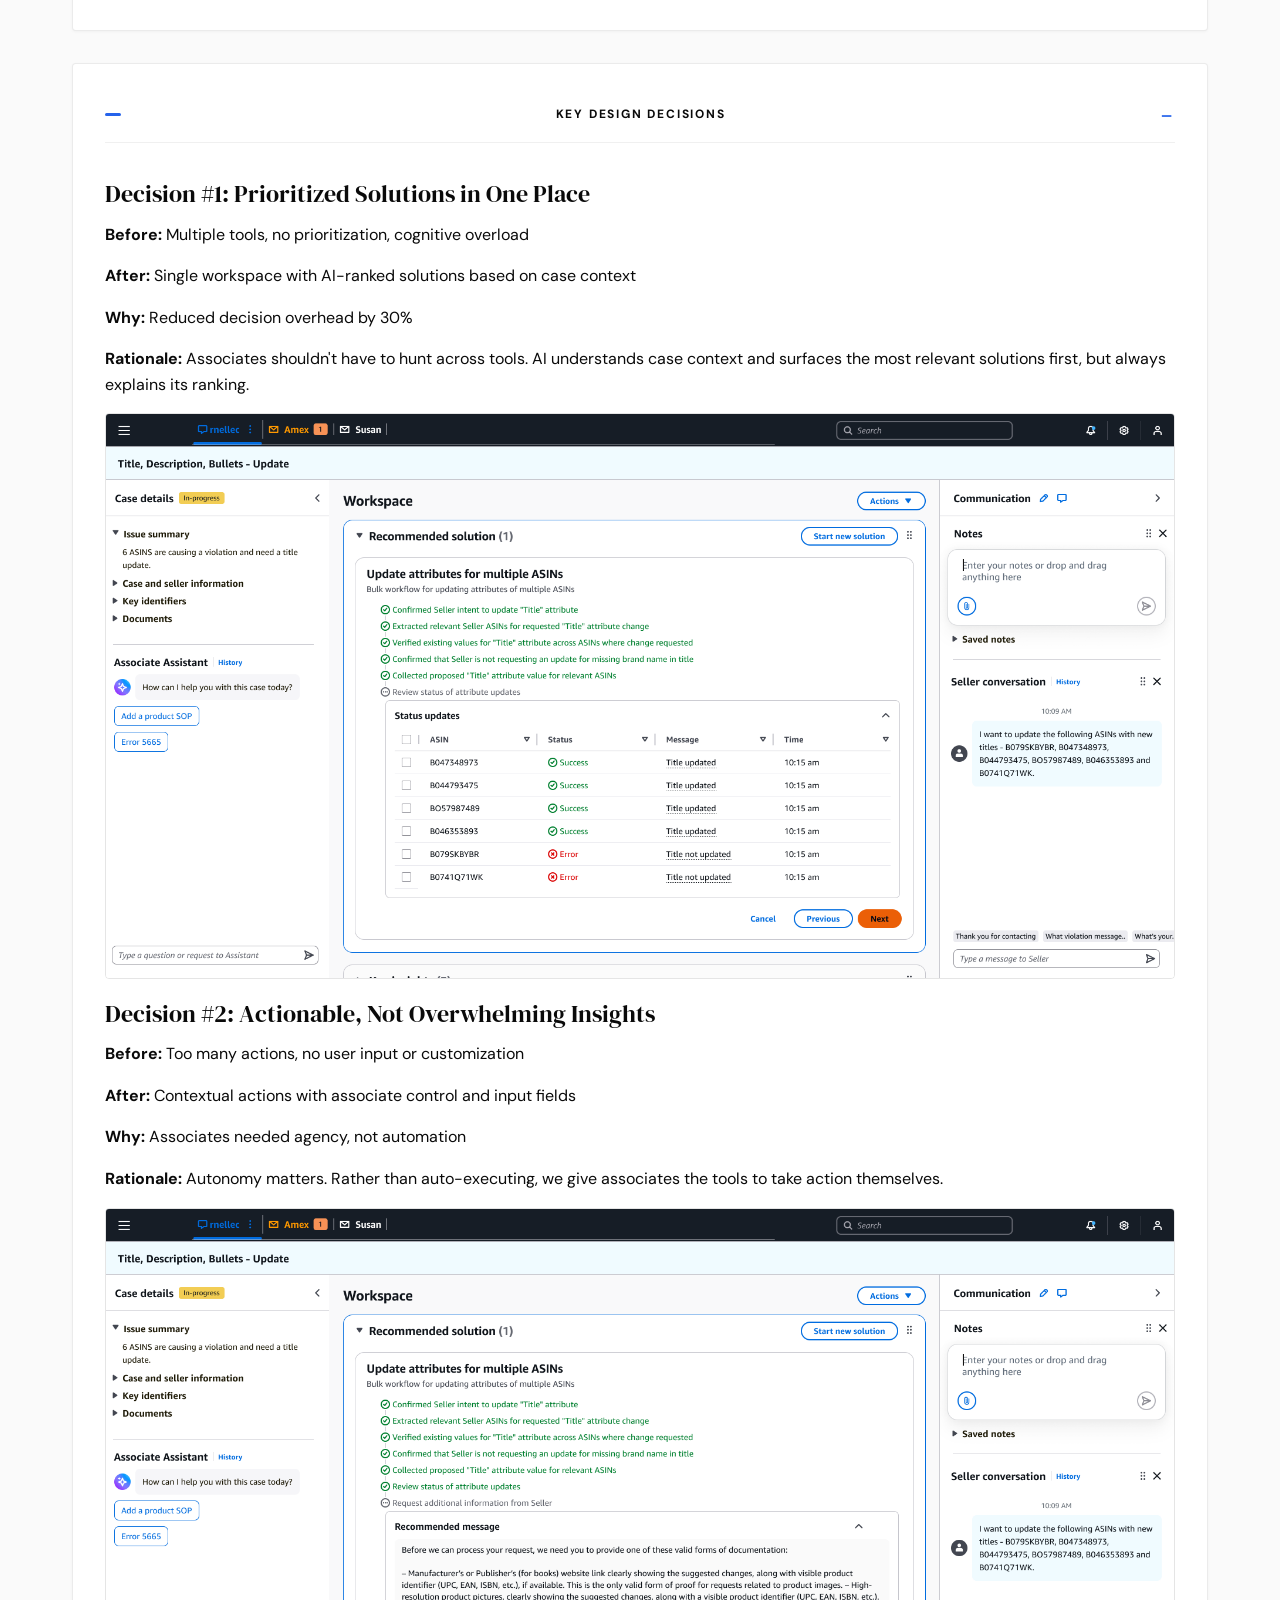
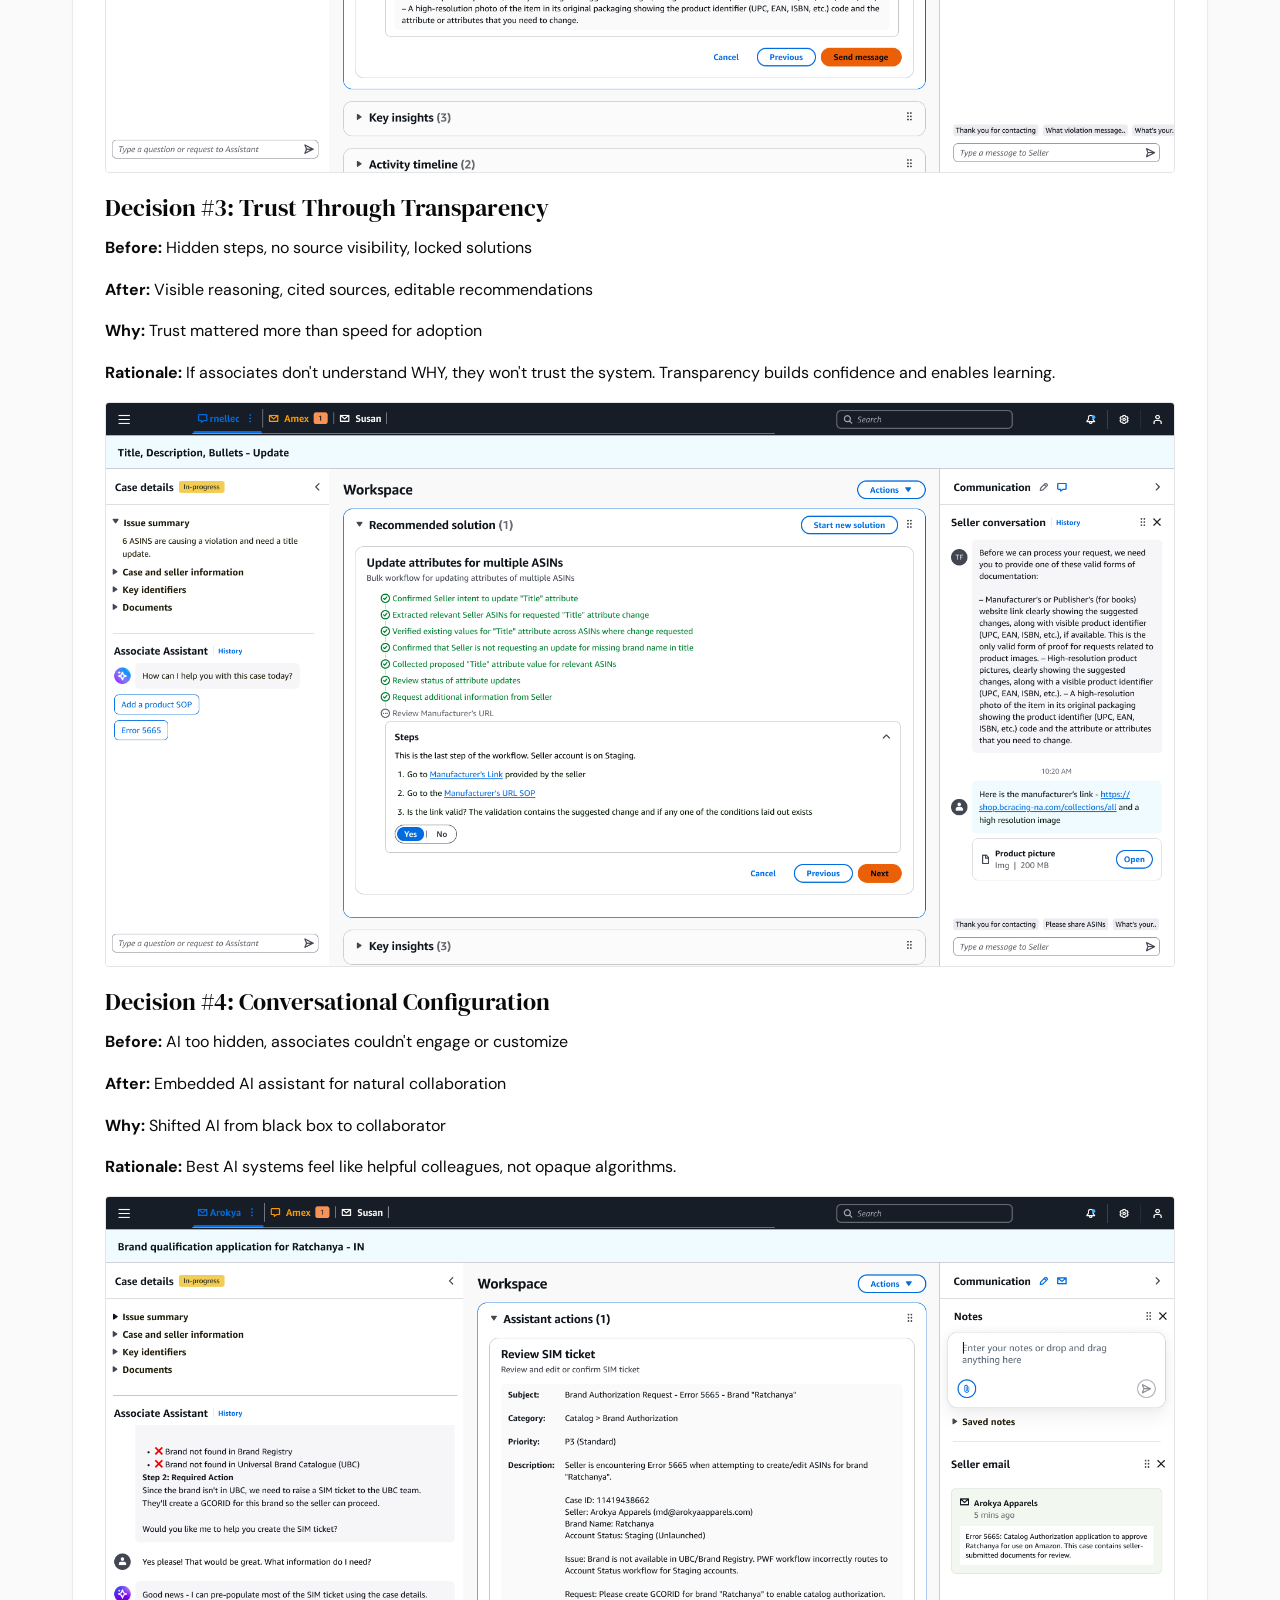
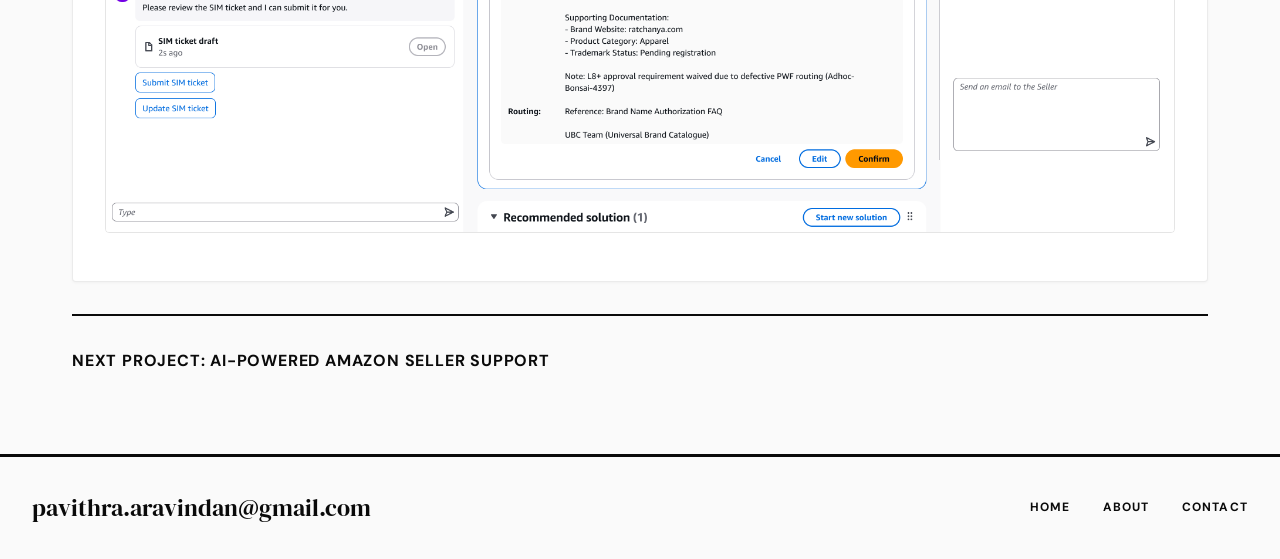
==== commit 61e531ba: "Update project 1 title to 'Amazon unified agentic workspace' and refine content" ====
--- a/site-3-editorial/project-1.html
+++ b/site-3-editorial/project-1.html
@@ -4,7 +4,7 @@
 <head>
   <meta charset="UTF-8">
   <meta name="viewport" content="width=device-width, initial-scale=1.0">
-  <title>Amazon Operations Efficiency - Pavithra Aravindan</title>
+  <title>Amazon unified agentic workspace - Pavithra Aravindan</title>
   <link rel="preconnect" href="https://fonts.googleapis.com">
   <link rel="preconnect" href="https://fonts.gstatic.com" crossorigin>
   <link
@@ -57,21 +57,15 @@
       <ul class="toc-list">
         <li><a href="#overview" class="toc-link">Overview</a></li>
         <li><a href="#before-after" class="toc-link">Before & After</a></li>
-        <li><a href="#impact" class="toc-link">Impact</a></li>
-        <li><a href="#users" class="toc-link">Users</a></li>
-        <li><a href="#use-case-details" class="toc-link">Use Case Details</a></li>
-        <li><a href="#goals" class="toc-link">Goals</a></li>
-        <li><a href="#research" class="toc-link">User Research</a></li>
-        <li><a href="#customer-journey" class="toc-link">Customer Journey</a></li>
-        <li><a href="#seller-journey" class="toc-link">Seller Journey</a></li>
-        <li><a href="#usability-testing" class="toc-link">Usability Testing</a></li>
-        <li><a href="#additional" class="toc-link">Additional Use Cases</a></li>
+        <li><a href="#how-we-did-it" class="toc-link">How did we do that?</a></li>
+        <li><a href="#design-decisions" class="toc-link">Key Design Decisions</a></li>
+
       </ul>
     </nav>
     <article>
       <header class="case-study-header">
-        <h1>Transforming Amazon Operations Efficiency with AI, Data and Guided Workspace</h1>
-        <p class="subtitle">Reimagined support issue resolution tool</p>
+        <h1>Amazon unified agentic workspace</h1>
+        <p class="subtitle">Unifying and automating solutions for Amazon Sellers</p>
         <div class="meta">
           <div class="meta-item">
             <span class="meta-label">My Role</span>
@@ -85,11 +79,12 @@
       </header>
 
       <section id="overview" class="case-section collapsible open">
-        <h2 class="section-toggle">Use Case Overview</h2>
+        <h2 class="section-toggle">Overview</h2>
         <div class="section-content">
-          <p>Transform Amazon's customer issue resolution tool by implementing automated solutions for simple issues
-            while empowering customer service representatives with Agentic workflows and AI-powered Assistants to handle
-            complex customer issues.</p>
+          <p class="lead-text">The problem wasn't lack of AI tools for solving Amazon Sellers' issues, the problem was
+            there were TOO many tools! This confused and delayed Amazon Associates to resolve the Seller's issues and it
+            also cost Amazon millions of dollars. So we unified them into ONE single agentic solution workspace with an
+            AI assistant, and saw a drop of 22% reduction in resolution time and $50M in OpEx savings.</p>
           <img
             src="https://uxfolio-prod.s3.us-east-1.amazonaws.com/64af0c1d7319f4000290485b/6939b593a8b0681433790882/vBKZ0RQtKsV5rgRs.png"
             alt="Use Case Overview" class="section-image">
@@ -133,281 +128,77 @@
         </div>
       </section>
 
-      <section id="impact" class="case-section collapsible open">
-        <h2 class="section-toggle">Impact</h2>
-        <div class="section-content">
-          <div class="metrics-grid">
-            <div class="metric">
-              <span class="metric-value">22%</span>
-              <span class="metric-label">Reduction in average handling time for complex cases</span>
-            </div>
-            <div class="metric">
-              <span class="metric-value">78%</span>
-              <span class="metric-label">Increase in Associate satisfaction</span>
-            </div>
-            <div class="metric">
-              <span class="metric-value">18%</span>
-              <span class="metric-label">Improvement in first-contact resolution for challenging cases</span>
-            </div>
-          </div>
-        </div>
-      </section>
-
-      <section id="users" class="case-section collapsible open">
-        <h2 class="section-toggle">Users</h2>
-        <div class="section-content">
-          <div class="metrics-grid">
-            <div class="metric">
-              <span class="metric-value">40K+</span>
-              <span class="metric-label">Direct - Customer Service Representatives (Associates and Specialists)</span>
-            </div>
-            <div class="metric">
-              <span class="metric-value">2M+</span>
-              <span class="metric-label">Indirect - Sellers</span>
-            </div>
-            <div class="metric">
-              <span class="metric-value">5K+</span>
-              <span class="metric-label">Indirect - Supervisors, Advisors, Auditors, Investigators</span>
-            </div>
-          </div>
-        </div>
-      </section>
-
-      <section id="use-case-details" class="case-section collapsible open">
-        <h2 class="section-toggle">Use Case Details</h2>
+      <section id="how-we-did-it" class="case-section collapsible open">
+        <h2 class="section-toggle">How did we do that?</h2>
         <div class="section-content">
           <div class="two-column-grid">
             <div class="column">
-              <h3>Challenges</h3>
-              <p>The existing tool faced several critical issues:</p>
+              <h3>Research Activities</h3>
               <ul class="challenge-list">
-                <li>Fragmented tooling ecosystem with 180+ tools, 7k+ SOPs, and 25k+ system blurbs</li>
-                <li>Associates spending 51% of handle time researching and executing steps</li>
-                <li>Growing chat volume (32.5%) without optimized tooling</li>
-                <li>Outsourced associates handling 53.2% of contacts with limited tool access</li>
-                <li>Low adoption of LLM tools due to poor integration</li>
+                <li>Shadowed 40+ associates in India and Costa Rica</li>
+                <li>Analyzed case patterns across queues</li>
+                <li>Mapped end-to-end user flows</li>
+                <li>Reviewed repeat escalations with specialists</li>
               </ul>
             </div>
             <div class="column">
-              <h3>Solution</h3>
-              <p>Developed a unified AI-driven workspace with dynamic guided workflows and three key panels:</p>
-              <div class="solution-grid">
-                <div class="solution-card">
-                  <h3>Diagnose Panel</h3>
-                  <p>Features LLM Issue Summary and Associate Assistant for guided support</p>
-                </div>
-                <div class="solution-card">
-                  <h3>Solve Panel</h3>
-                  <p>Centralized workspace with execution widget, key insights diagnostics, and activity Timeline</p>
-                </div>
-                <div class="solution-card">
-                  <h3>Respond Panel</h3>
-                  <p>Automated response generation and communication management</p>
-                </div>
-              </div>
+              <h3>Critical Insights</h3>
+              <ul class="challenge-list">
+                <li>Diagnosis and validation = highest friction phases</li>
+                <li>Tool switching happened BEFORE any action was taken</li>
+                <li>Associates needed decision support, not just data aggregation</li>
+                <li>New hires and experts had different trust thresholds</li>
+              </ul>
             </div>
           </div>
         </div>
       </section>
 
-      <section id="goals" class="case-section collapsible open">
-        <h2 class="section-toggle">Goals</h2>
+      <section id="design-decisions" class="case-section collapsible open">
+        <h2 class="section-toggle">Key Design Decisions</h2>
         <div class="section-content">
-          <p>The 2025 Associate Experience transformation initiative aims to revolutionize Amazon's Seller Support
-            platform with three key measurable goals: drive adoption of LLM-powered tools across a target percentage of
-            cases by year-end, successfully launch an integrated LLM-powered interface, and achieve specific operational
-            excellence metrics. These goals support the broader vision of creating a unified, intelligent workspace that
-            reduces the current 51% handle time spent on research and execution, improves chat handling efficiency from
-            the current 15.1-minute ACHT, and lowers transfer rates from the present 16.02% for outsourced associates.
-            The initiative will eliminate the fragmentation of 180+ tools while providing seamless integration with
-            upstream automation capabilities, ultimately enabling associates to handle more complex cases efficiently
-            while maintaining quality standards and reducing security risks from unauthorized workarounds.</p>
-          <div class="goals-grid-clean">
-            <div class="goal-item">
-              <span class="goal-label">Goal 1</span>
-              <p>Reduce average case handling time for complex cases by 51% within six months.</p>
-            </div>
-            <div class="goal-item">
-              <span class="goal-label">Goal 2</span>
-              <p>Increase associate satisfaction scores</p>
-            </div>
-            <div class="goal-item">
-              <span class="goal-label">Goal 3</span>
-              <p>Unified intelligent workspace with agentic workflows and AI-powered assistant</p>
-            </div>
-          </div>
+          <h3>Decision #1: Prioritized Solutions in One Place</h3>
+          <div class="decision-block">
+            <p><strong>Before:</strong> Multiple tools, no prioritization, cognitive overload</p>
+            <p><strong>After:</strong> Single workspace with AI-ranked solutions based on case context</p>
+            <p><strong>Why:</strong> Reduced decision overhead by 30%</p>
+            <p><strong>Rationale:</strong> Associates shouldn't have to hunt across tools. AI understands case context
+              and surfaces the most relevant solutions first, but always explains its ranking.</p>
+          </div>
+          <img src="images/decision-1.png" alt="Prioritized Solutions Interface Demo" class="section-image">
+
+          <h3>Decision #2: Actionable, Not Overwhelming Insights</h3>
+          <div class="decision-block">
+            <p><strong>Before:</strong> Too many actions, no user input or customization</p>
+            <p><strong>After:</strong> Contextual actions with associate control and input fields</p>
+            <p><strong>Why:</strong> Associates needed agency, not automation</p>
+            <p><strong>Rationale:</strong> Autonomy matters. Rather than auto-executing, we give associates the tools to
+              take action themselves.</p>
+          </div>
+          <img src="images/decision-2.png" alt="Actionable Insights Interface Demo" class="section-image">
+
+          <h3>Decision #3: Trust Through Transparency</h3>
+          <div class="decision-block">
+            <p><strong>Before:</strong> Hidden steps, no source visibility, locked solutions</p>
+            <p><strong>After:</strong> Visible reasoning, cited sources, editable recommendations</p>
+            <p><strong>Why:</strong> Trust mattered more than speed for adoption</p>
+            <p><strong>Rationale:</strong> If associates don't understand WHY, they won't trust the system. Transparency
+              builds confidence and enables learning.</p>
+          </div>
+          <img src="images/decision-3.png" alt="Trust and Transparency Interface Demo" class="section-image">
+
+          <h3>Decision #4: Conversational Configuration</h3>
+          <div class="decision-block">
+            <p><strong>Before:</strong> AI too hidden, associates couldn't engage or customize</p>
+            <p><strong>After:</strong> Embedded AI assistant for natural collaboration</p>
+            <p><strong>Why:</strong> Shifted AI from black box to collaborator</p>
+            <p><strong>Rationale:</strong> Best AI systems feel like helpful colleagues, not opaque algorithms.</p>
+          </div>
+          <img src="images/decision-4.png" alt="Conversational AI Interface Demo" class="section-image">
         </div>
       </section>
 
-      <section id="research" class="case-section collapsible open">
-        <h2 class="section-toggle">Preliminary Global In-Person User Research</h2>
-        <div class="section-content">
-          <p>The Q4'24 Associate Case Handling Experience Study involved extensive shadowing of 44 frontline associates
-            and conducting focus groups with 45 associates and managers across India and Costa Rica.</p>
-          <h3>Key Pain Points</h3>
-          <div class="pain-points">
-            <div class="pain-point"><span class="pain-number">1</span>Fragmented tooling</div>
-            <div class="pain-point"><span class="pain-number">2</span>Inconsistent solutions</div>
-            <div class="pain-point"><span class="pain-number">3</span>Time-taking search experience</div>
-          </div>
-        </div>
-      </section>
-
-      <section id="customer-journey" class="case-section collapsible open">
-        <h2 class="section-toggle">Customer Journey using AXOs (Associate Experience Outcomes)</h2>
-        <div class="section-content">
-          <img
-            src="https://uxfolio-prod.s3.us-east-1.amazonaws.com/64af0c1d7319f4000290485b/6939b593a8b0681433790882/tOYZgrBwKwVVuH3e.png"
-            alt="Customer Journey using AXOs" class="section-image">
-        </div>
-      </section>
-
-      <section id="seller-journey" class="case-section collapsible open">
-        <h2 class="section-toggle">Journey from Seller to Customer Support</h2>
-        <div class="section-content">
-          <img
-            src="https://uxfolio-prod.s3.us-east-1.amazonaws.com/64af0c1d7319f4000290485b/6939b593a8b0681433790882/ITf3YFqIL7XA7cF4.jpg"
-            alt="Journey from Seller to Customer Support" class="section-image">
-
-          <div class="subsection-row">
-            <div class="subsection-text">
-              <h3>Requirements Setting</h3>
-              <p>2-3 months of ideation and brainstorming sessions with 40+ stakeholders and 40+ users to refine the
-                features, layout and functionalities</p>
-            </div>
-            <div class="subsection-image">
-              <img
-                src="https://uxfolio-prod.s3.us-east-1.amazonaws.com/64af0c1d7319f4000290485b/6939b593a8b0681433790882/2FQGyHmWE2LUnEb5.png"
-                alt="Requirements and research documentation">
-            </div>
-          </div>
-
-          <div class="subsection-row">
-            <div class="subsection-text">
-              <h3>Visual Design</h3>
-              <p>2-3 months of working sessions and reviews to finalize the design system and tech stack</p>
-            </div>
-            <div class="subsection-image">
-              <img
-                src="https://uxfolio-prod.s3.us-east-1.amazonaws.com/64af0c1d7319f4000290485b/6939b593a8b0681433790882/Vq4IFYCan3zCjiL4.png"
-                alt="Visual design system showcase">
-            </div>
-          </div>
-
-          <div class="subsection-full">
-            <h3>UI Design (Showing 1/5 use cases)</h3>
-            <p>Adapting it to low to medium to complex use cases to see how the design evolves and where it breaks.</p>
-            <p>Also, contributed this UI pattern, new components and gen AI components to the Amazon design system.</p>
-            <div class="ui-gallery-compact">
-              <img
-                src="https://uxfolio-prod.s3.us-east-1.amazonaws.com/64af0c1d7319f4000290485b/6939b593a8b0681433790882/Y1EvBt4MajYZqW2p.png"
-                alt="UI Design introduction">
-              <img
-                src="https://uxfolio-prod.s3.us-east-1.amazonaws.com/64af0c1d7319f4000290485b/6939b593a8b0681433790882/neWWIi0AaDMil5tm.png"
-                alt="Screen design mockup 1">
-              <img
-                src="https://uxfolio-prod.s3.us-east-1.amazonaws.com/64af0c1d7319f4000290485b/6939b593a8b0681433790882/Z3cBya7mKvzFi5z9.png"
-                alt="Screen design mockup 2">
-              <img
-                src="https://uxfolio-prod.s3.us-east-1.amazonaws.com/64af0c1d7319f4000290485b/6939b593a8b0681433790882/7lSlu4hHarB6Js4v.png"
-                alt="Screen design mockup 3">
-              <img
-                src="https://uxfolio-prod.s3.us-east-1.amazonaws.com/64af0c1d7319f4000290485b/6939b593a8b0681433790882/uvkmQGLDt0cwu3zk.png"
-                alt="Screen design mockup 4">
-              <img
-                src="https://uxfolio-prod.s3.us-east-1.amazonaws.com/64af0c1d7319f4000290485b/6939b593a8b0681433790882/pskJ1NRZWRpobBr7.png"
-                alt="Screen design mockup 5">
-              <img
-                src="https://uxfolio-prod.s3.us-east-1.amazonaws.com/64af0c1d7319f4000290485b/6939b593a8b0681433790882/ncBS0CODqRaxUfM6.png"
-                alt="Screen design mockup 6">
-            </div>
-          </div>
-        </div>
-      </section>
-
-      <section id="usability-testing" class="case-section collapsible open">
-        <h2 class="section-toggle">Usability Testing</h2>
-        <div class="section-content">
-          <p>We led multiple rounds of usability tests with Seller Support associates from India and Costa Rica.
-            Participants tackled real-life complex cases using interactive prototypes, while we observed their
-            workflows, pain points, and moments of confusion. The research revealed which features accelerated
-            resolution and which introduced friction. Associates provided feedback on interface clarity and feature
-            discoverability. These insights directly informed final refinements before launch.</p>
-
-          <div class="problem-solution-grid">
-            <div class="ps-item">
-              <div class="ps-problem">
-                <h4>Problem 1</h4>
-                <p>Associates struggled to understand how the Assistant worked with the workspace</p>
-              </div>
-              <div class="ps-solution">
-                <h4>Solution 1</h4>
-                <p>Building trust with Associate assistant and the recommended solution in the workspace</p>
-              </div>
-            </div>
-          </div>
-
-          <div class="subsection-full">
-            <h3>Learnings</h3>
-            <ul>
-              <li>Establish a training module for the new platform</li>
-              <li>Iterative prototyping uncovers usability issues that requirements alone miss.</li>
-              <li>Clear, context-rich interfaces have an outsized impact on user confidence in complex scenarios.</li>
-            </ul>
-          </div>
-
-          <div class="subsection-full">
-            <h3>Next Steps</h3>
-            <ul>
-              <li>Roll out advanced analytics to surface emerging case trends for associates.</li>
-              <li>Expand collaboration tools to support even more cross-team coordination.</li>
-              <li>Continue regular usability check-ins post-launch to drive continuous improvement.</li>
-            </ul>
-          </div>
-
-          <div class="subsection-full">
-            <h3>Business Impact</h3>
-            <p>The redesigned Seller Support platform immediately improved XX (confidential) case handling efficiency,
-              75% associate satisfaction, and XX (confidential) seller outcomes. By empowering associates to focus on
-              resolving complex issues, Amazon preserved its high standards for seller support despite a changing
-              contact landscape. These improvements translated into XX (confidential) measurable gains in operational
-              performance and a better overall seller experience. The platform set a new benchmark for support at scale.
-            </p>
-          </div>
-        </div>
-      </section>
-
-      <section id="additional" class="case-section collapsible open">
-        <h2 class="section-toggle">Additional Use Cases</h2>
-        <div class="section-content">
-          <div class="subsection-first">
-            <h3>Chat and Phone</h3>
-            <div class="two-image-row">
-              <img
-                src="https://uxfolio-prod.s3.us-east-1.amazonaws.com/64af0c1d7319f4000290485b/6939b593a8b0681433790882/eXNoXK0ZMRpwbprI.png"
-                alt="Chat use case">
-              <img
-                src="https://uxfolio-prod.s3.us-east-1.amazonaws.com/64af0c1d7319f4000290485b/6939b593a8b0681433790882/LGp01AOKQeK0Um9R.png"
-                alt="Phone use case">
-            </div>
-          </div>
-
-          <div class="subsection-full">
-            <h3>From Seller to Customer Support Journey</h3>
-            <div class="single-column-images">
-              <img
-                src="https://uxfolio-prod.s3.us-east-1.amazonaws.com/64af0c1d7319f4000290485b/6939b593a8b0681433790882/n4dvq2x4hS0y15IB.jpg"
-                alt="Seller support journey 1">
-              <img
-                src="https://uxfolio-prod.s3.us-east-1.amazonaws.com/64af0c1d7319f4000290485b/6939b593a8b0681433790882/maziJR18bsvpBnAM.jpg"
-                alt="Seller support journey 2">
-              <img
-                src="https://uxfolio-prod.s3.us-east-1.amazonaws.com/64af0c1d7319f4000290485b/6939b593a8b0681433790882/H4yJ9KH7Xi2rkil0.png"
-                alt="Seller support journey 3">
-            </div>
-          </div>
-        </div>
-      </section>
+
 
       <nav class="case-nav">
         <a href="project-2.html" class="next-project">Next Project: AI-powered Amazon Seller Support</a>
--- a/site-3-editorial/styles.css
+++ b/site-3-editorial/styles.css
@@ -1567,4 +1567,12 @@
 
 .password-error.show {
   display: block;
+}
+
+.lead-text {
+  font-size: 1.5rem;
+  font-weight: 500;
+  line-height: 1.4;
+  color: var(--color-text);
+  margin-bottom: var(--spacing-lg);
 }
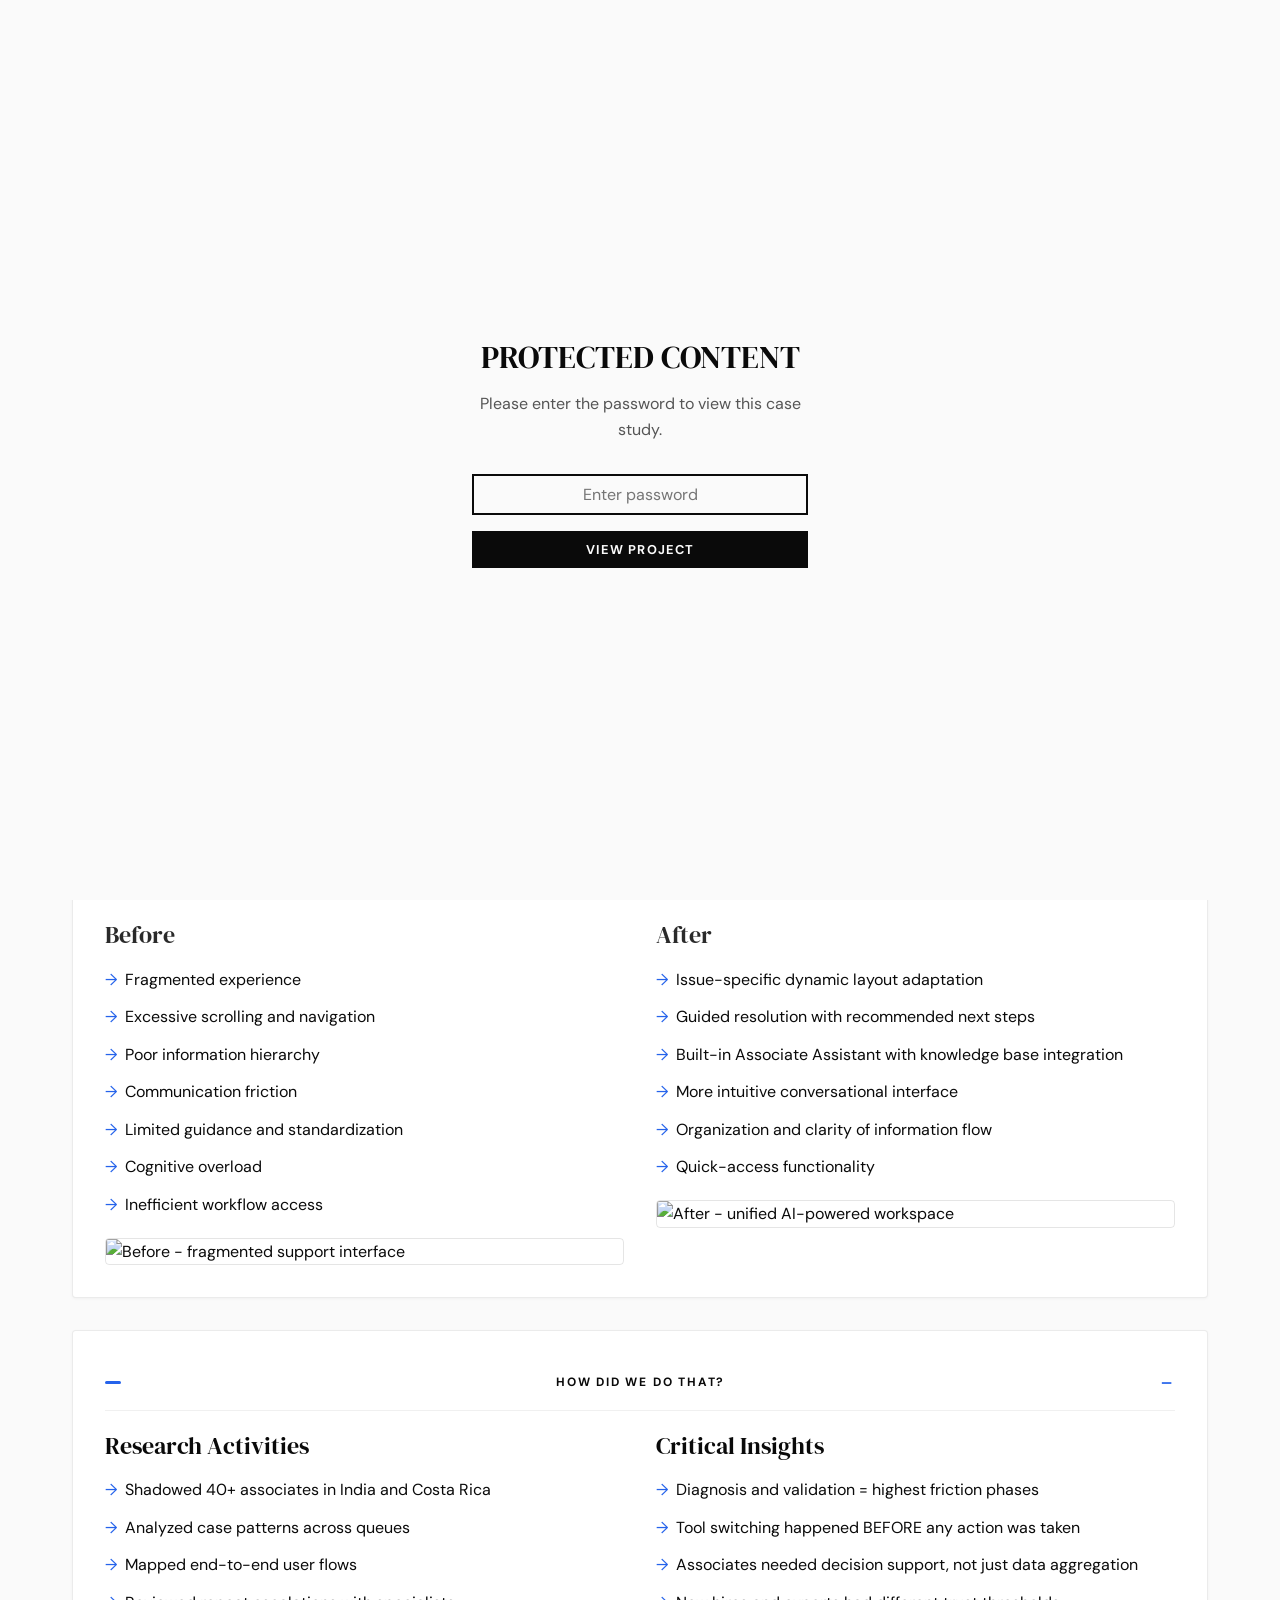
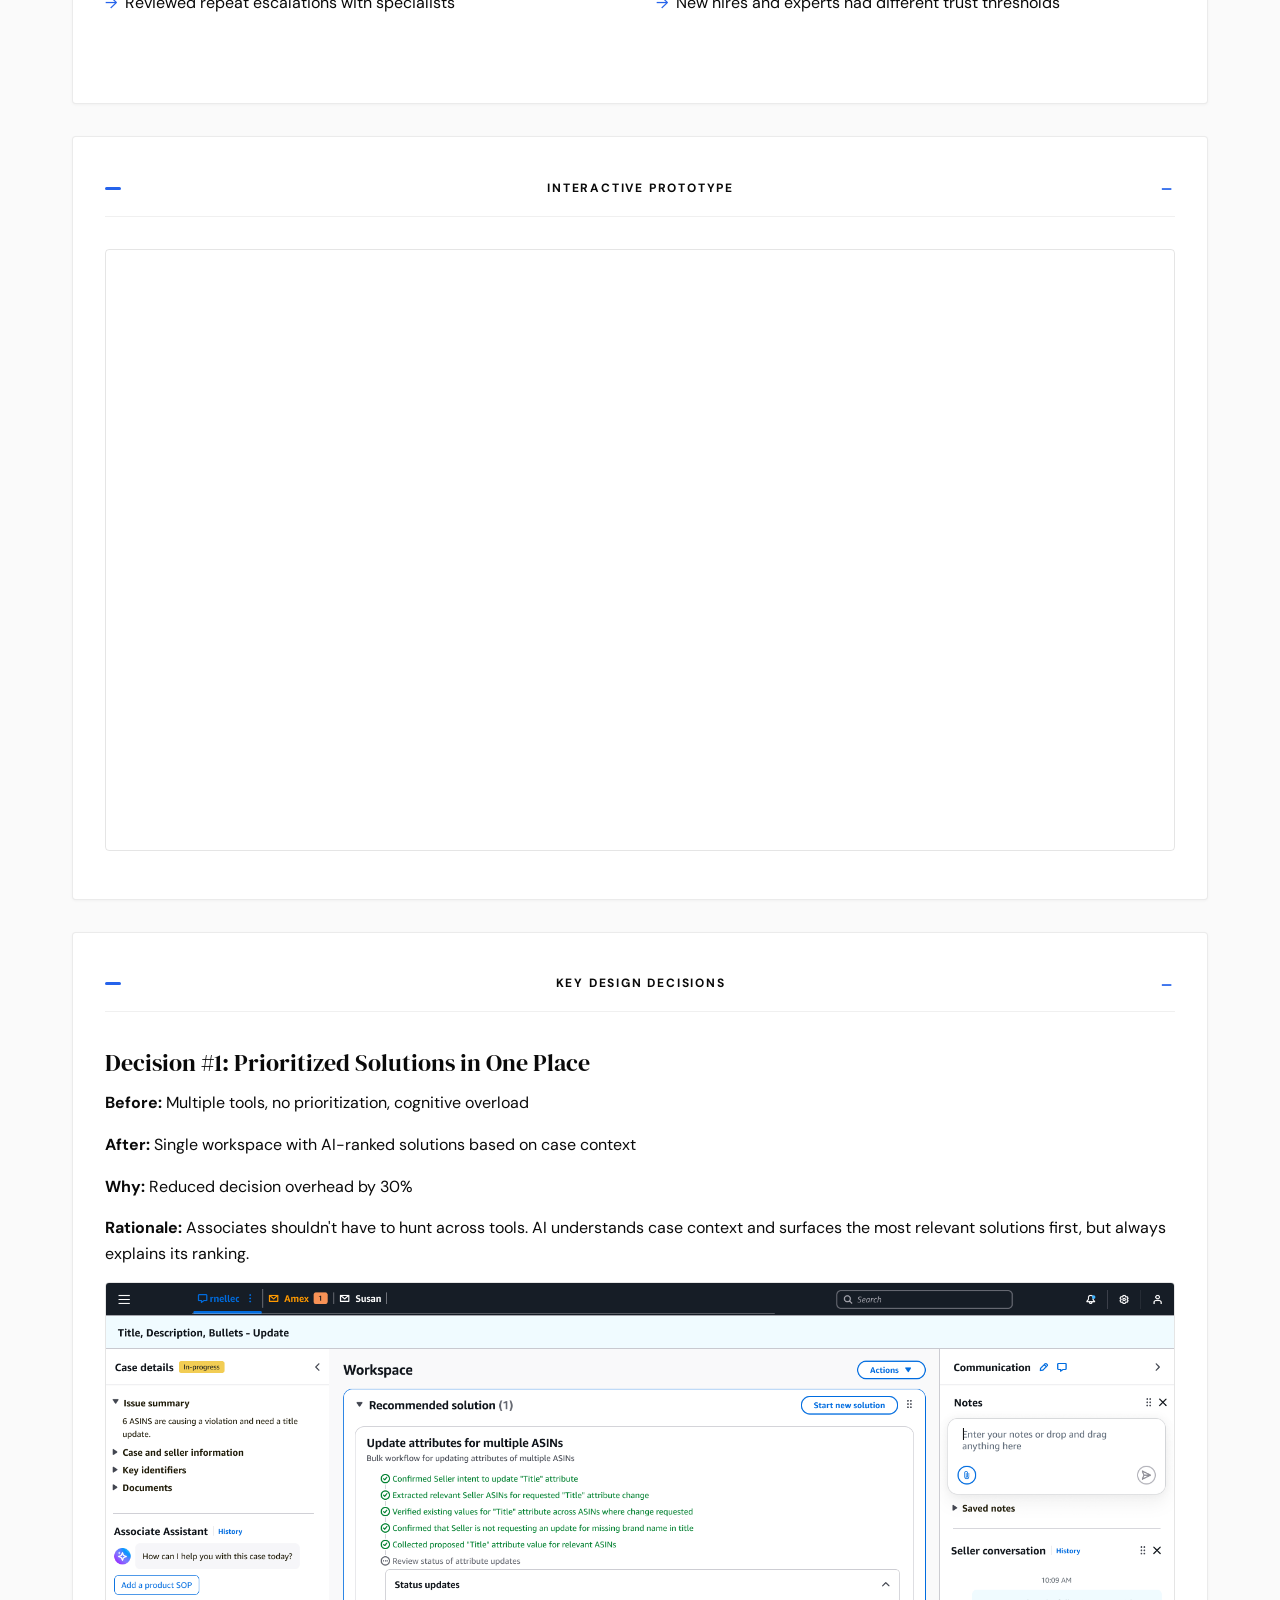
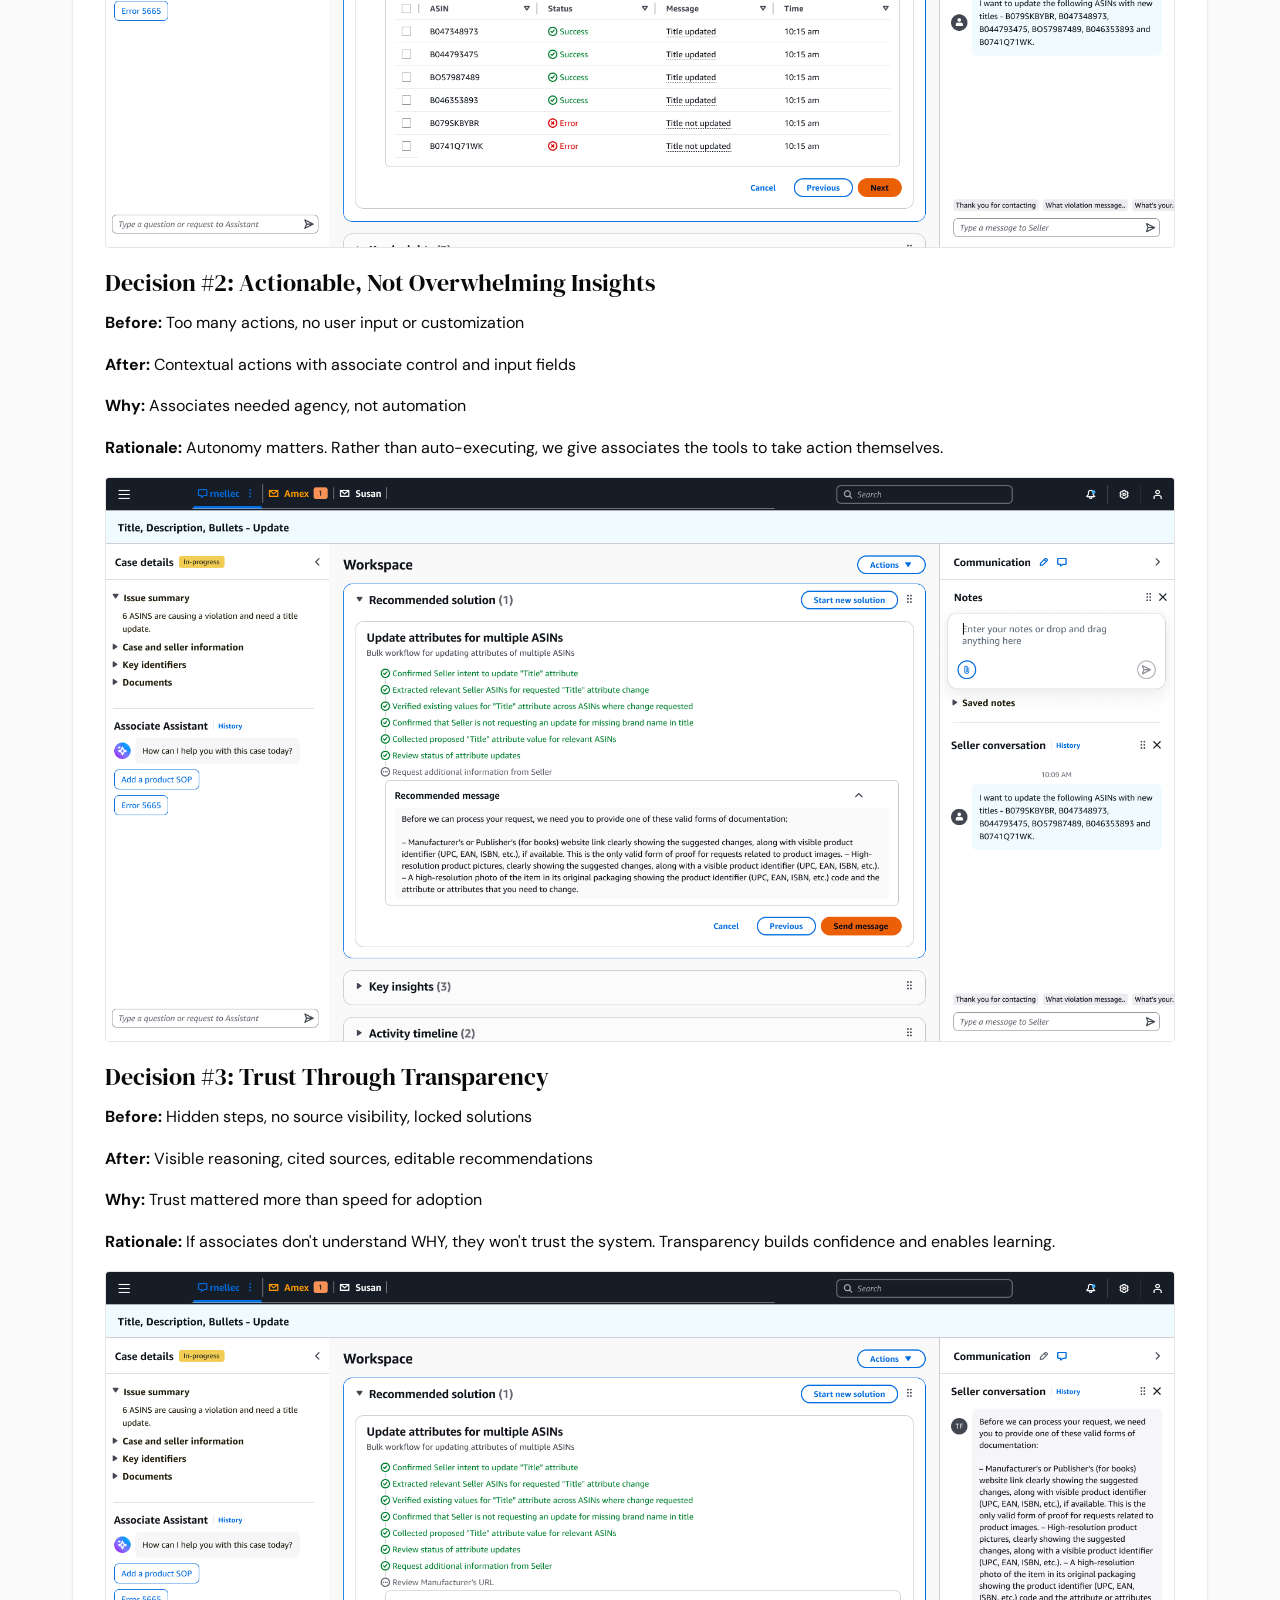
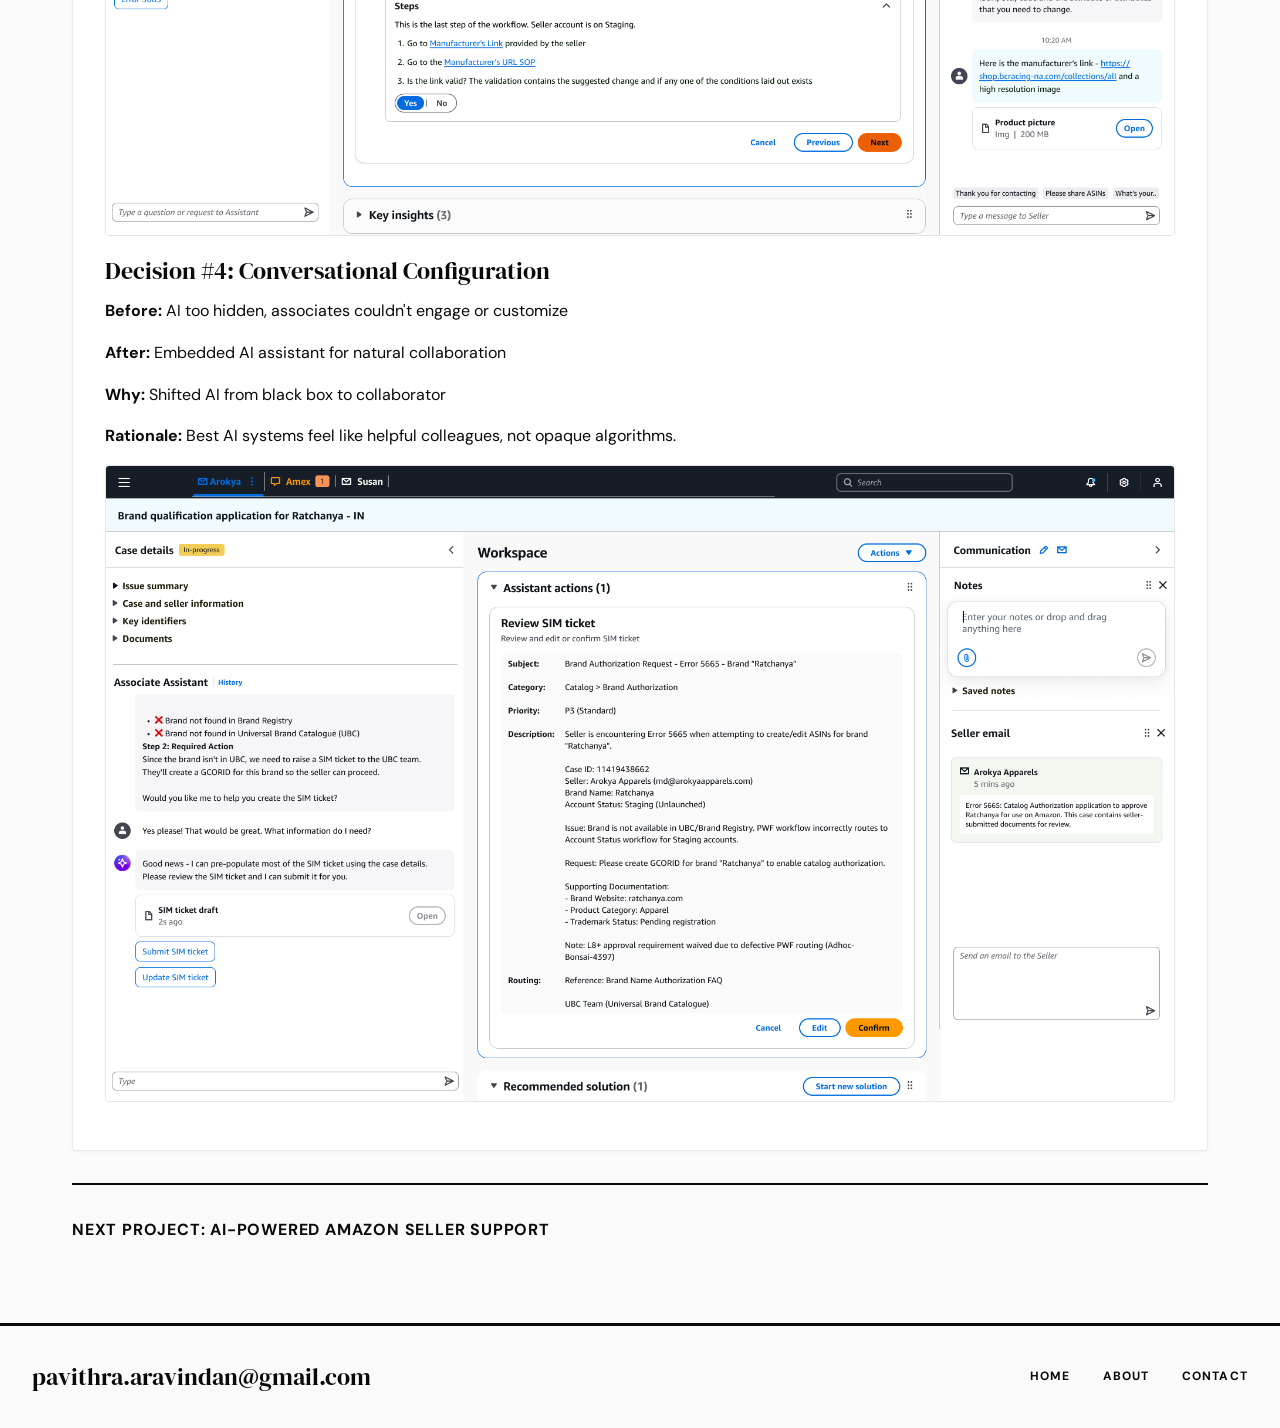
==== commit 7f2d4edc: "Add interactive prototype embed to project 1 after How We Did It section Co-Authored-By: Claude Opus" ====
--- a/site-3-editorial/project-1.html
+++ b/site-3-editorial/project-1.html
@@ -58,6 +58,7 @@
         <li><a href="#overview" class="toc-link">Overview</a></li>
         <li><a href="#before-after" class="toc-link">Before & After</a></li>
         <li><a href="#how-we-did-it" class="toc-link">How did we do that?</a></li>
+        <li><a href="#prototype" class="toc-link">Interactive Prototype</a></li>
         <li><a href="#design-decisions" class="toc-link">Key Design Decisions</a></li>
 
       </ul>
@@ -70,6 +71,10 @@
           <div class="meta-item">
             <span class="meta-label">My Role</span>
             <span class="meta-value">Lead Product Designer</span>
+          </div>
+          <div class="meta-item">
+            <span class="meta-label">Scope</span>
+            <span class="meta-value">End-to-end UX strategy, IA, flows, research, core UI patterns, testing</span>
           </div>
           <div class="meta-item">
             <span class="meta-label">Timeline</span>
@@ -154,6 +159,15 @@
         </div>
       </section>
 
+      <section id="prototype" class="case-section collapsible open">
+        <h2 class="section-toggle">Interactive Prototype</h2>
+        <div class="section-content">
+          <div class="prototype-embed">
+            <iframe src="https://unifiedsolution.lovable.app/" title="Unified Solution Prototype" allowfullscreen></iframe>
+          </div>
+        </div>
+      </section>
+
       <section id="design-decisions" class="case-section collapsible open">
         <h2 class="section-toggle">Key Design Decisions</h2>
         <div class="section-content">
--- a/site-3-editorial/styles.css
+++ b/site-3-editorial/styles.css
@@ -940,6 +940,21 @@
   margin-bottom: var(--spacing-xl);
 }
 
+.prototype-embed {
+  width: 100%;
+  aspect-ratio: 16 / 9;
+  margin: var(--spacing-md) 0;
+  border: 1px solid rgba(0, 0, 0, 0.1);
+  border-radius: 4px;
+  overflow: hidden;
+}
+
+.prototype-embed iframe {
+  width: 100%;
+  height: 100%;
+  border: none;
+}
+
 .goals-grid {
   display: grid;
   grid-template-columns: repeat(3, 1fr);
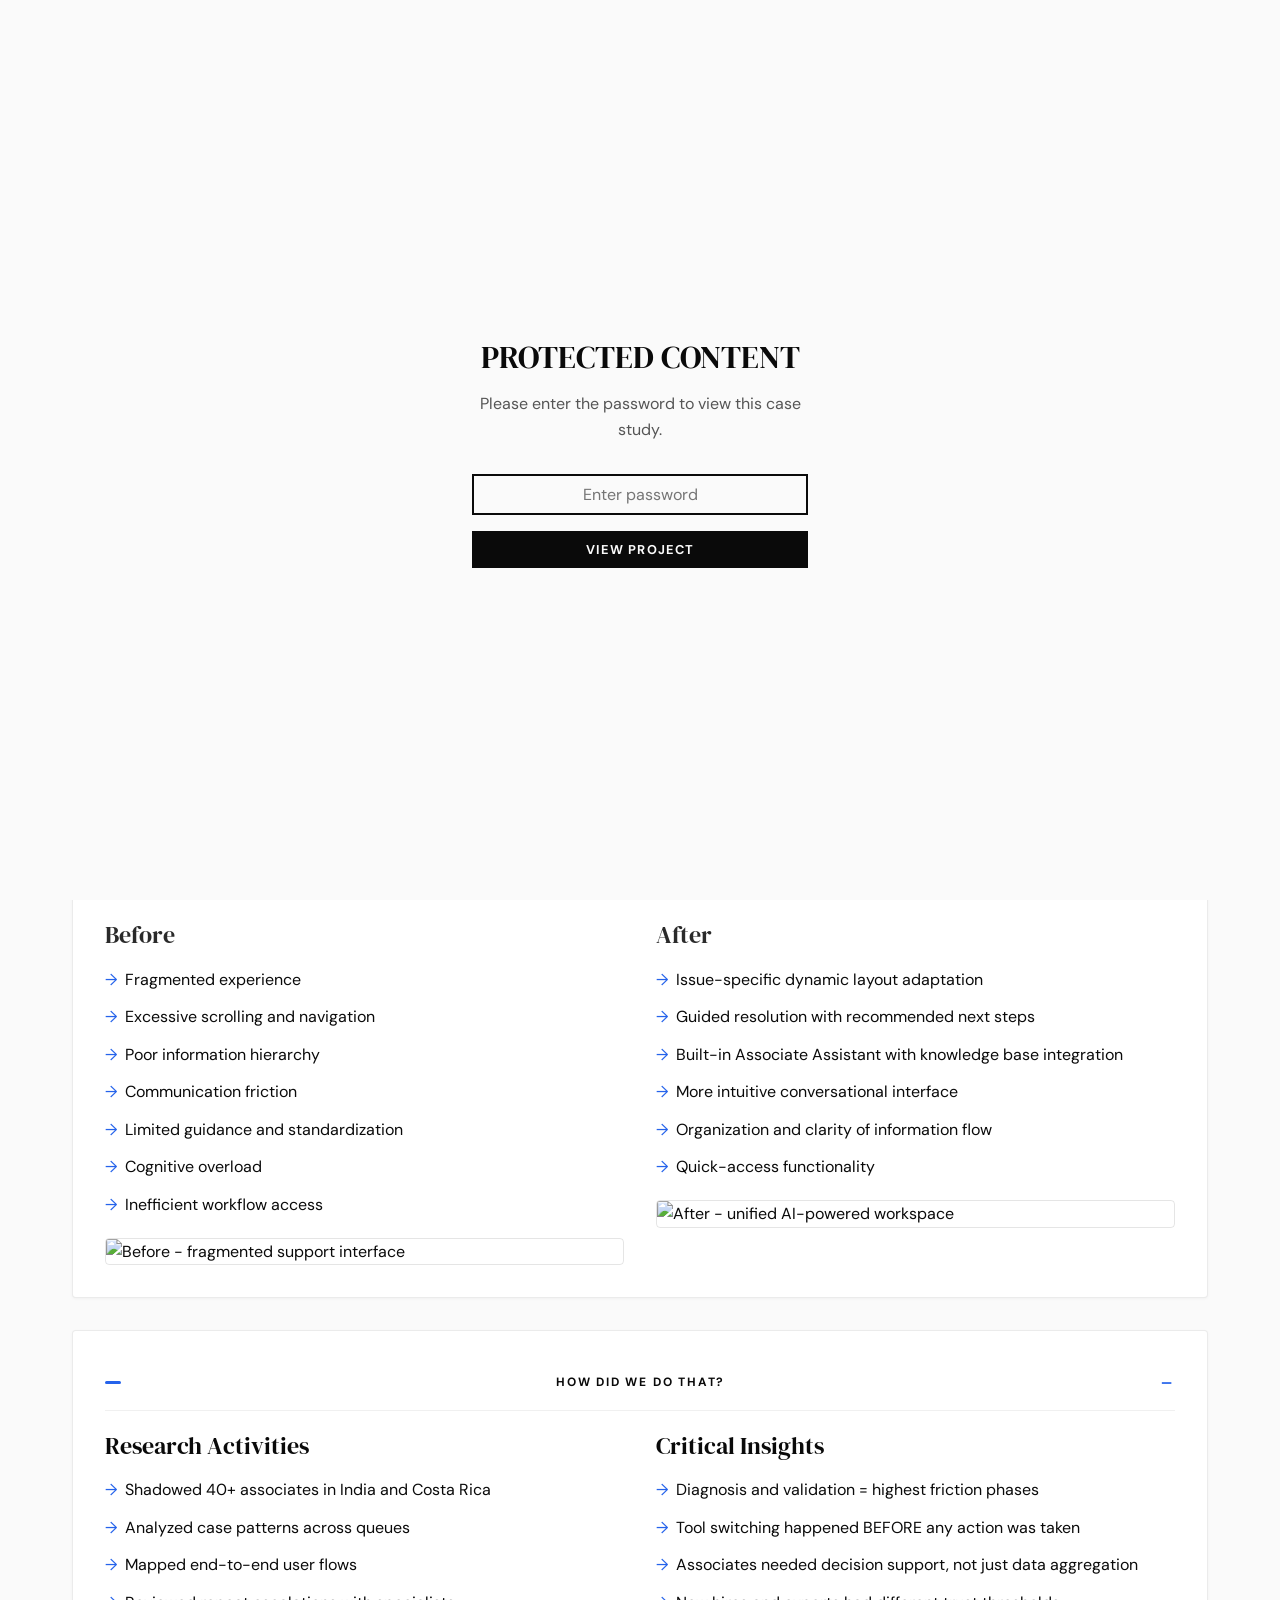
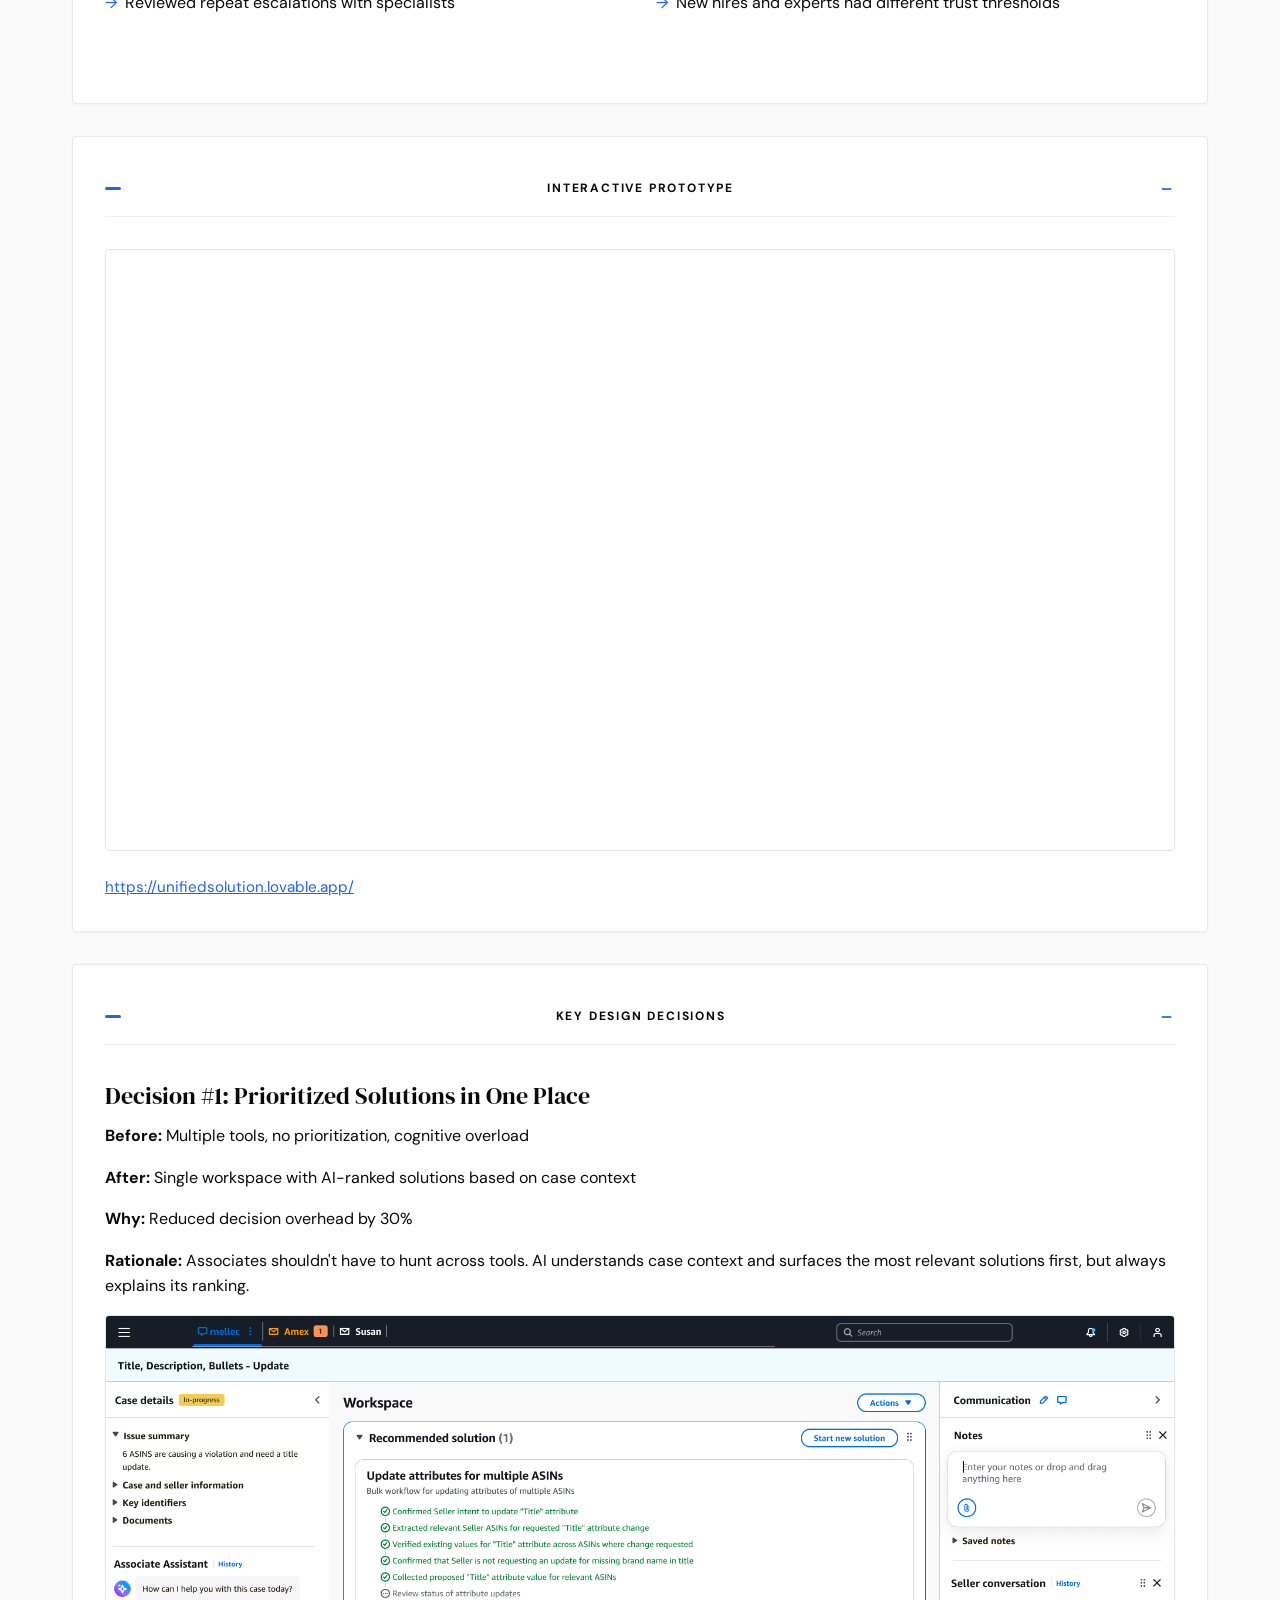
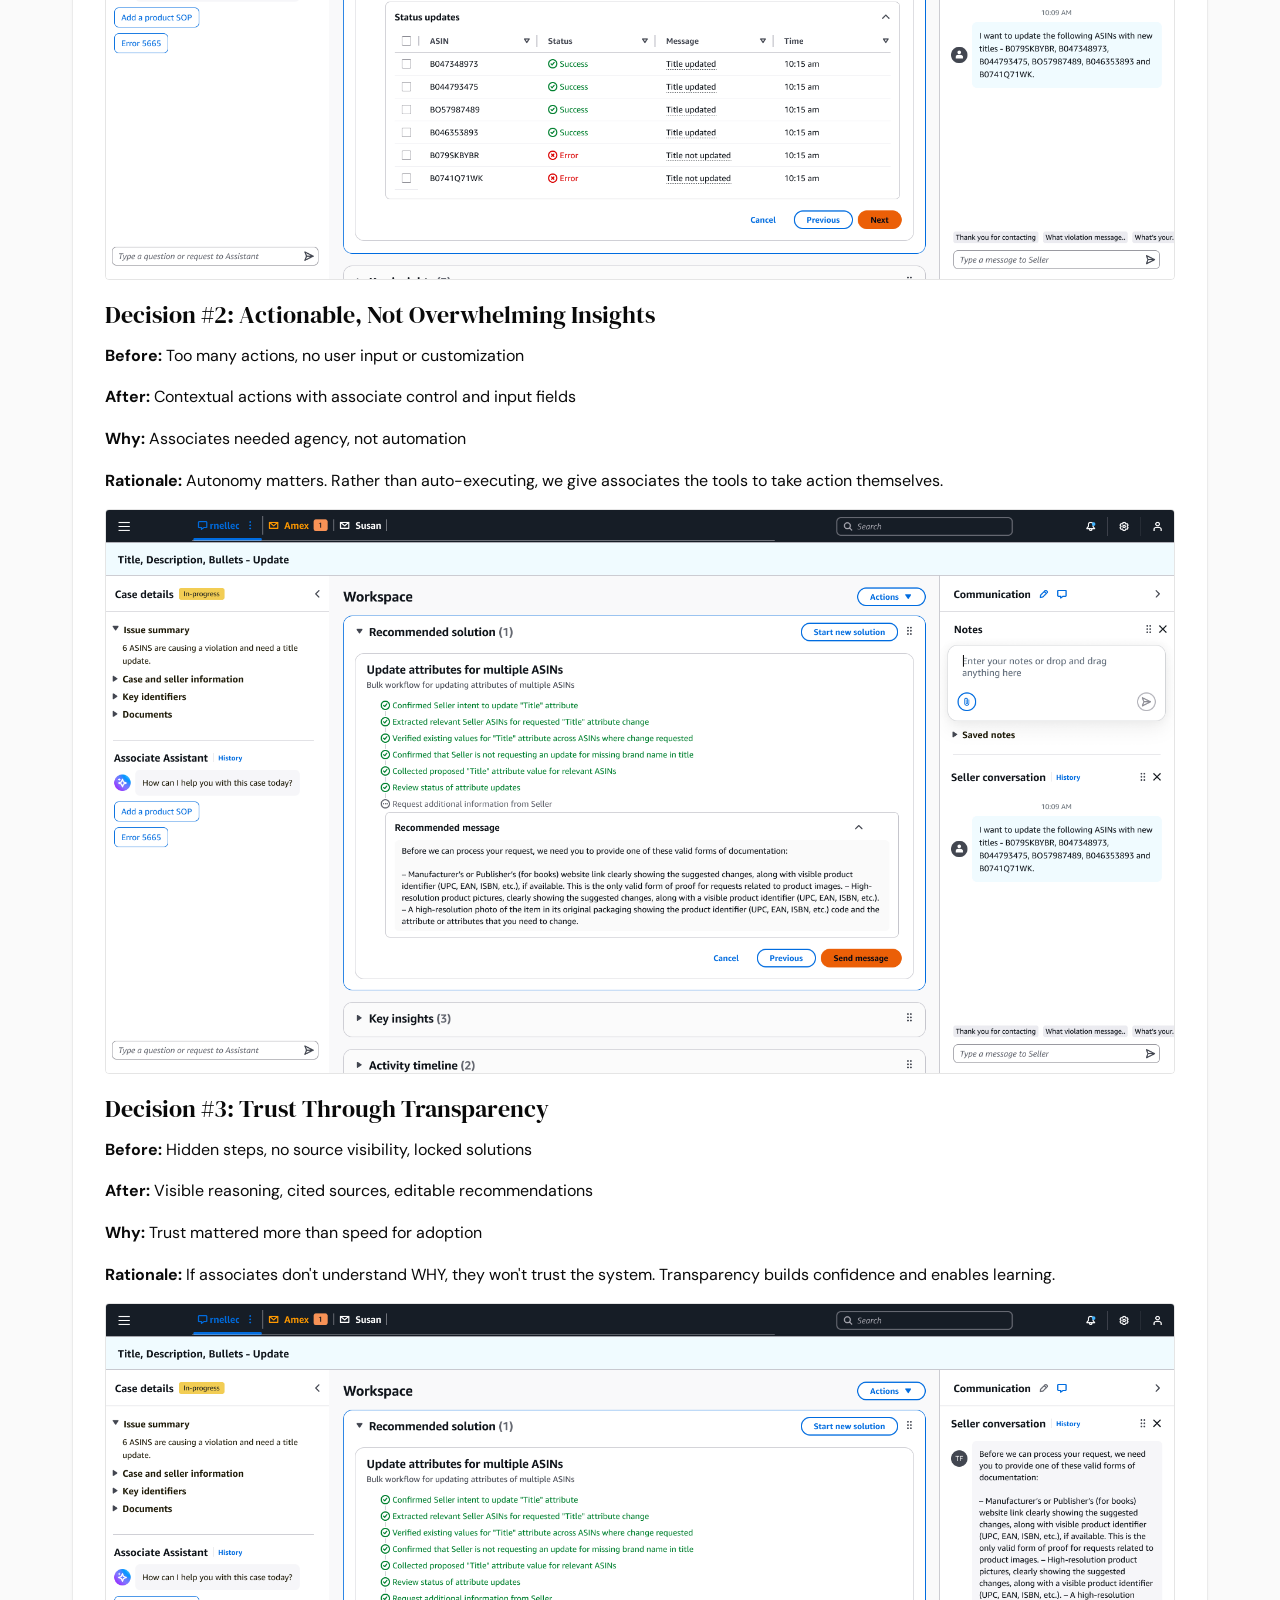
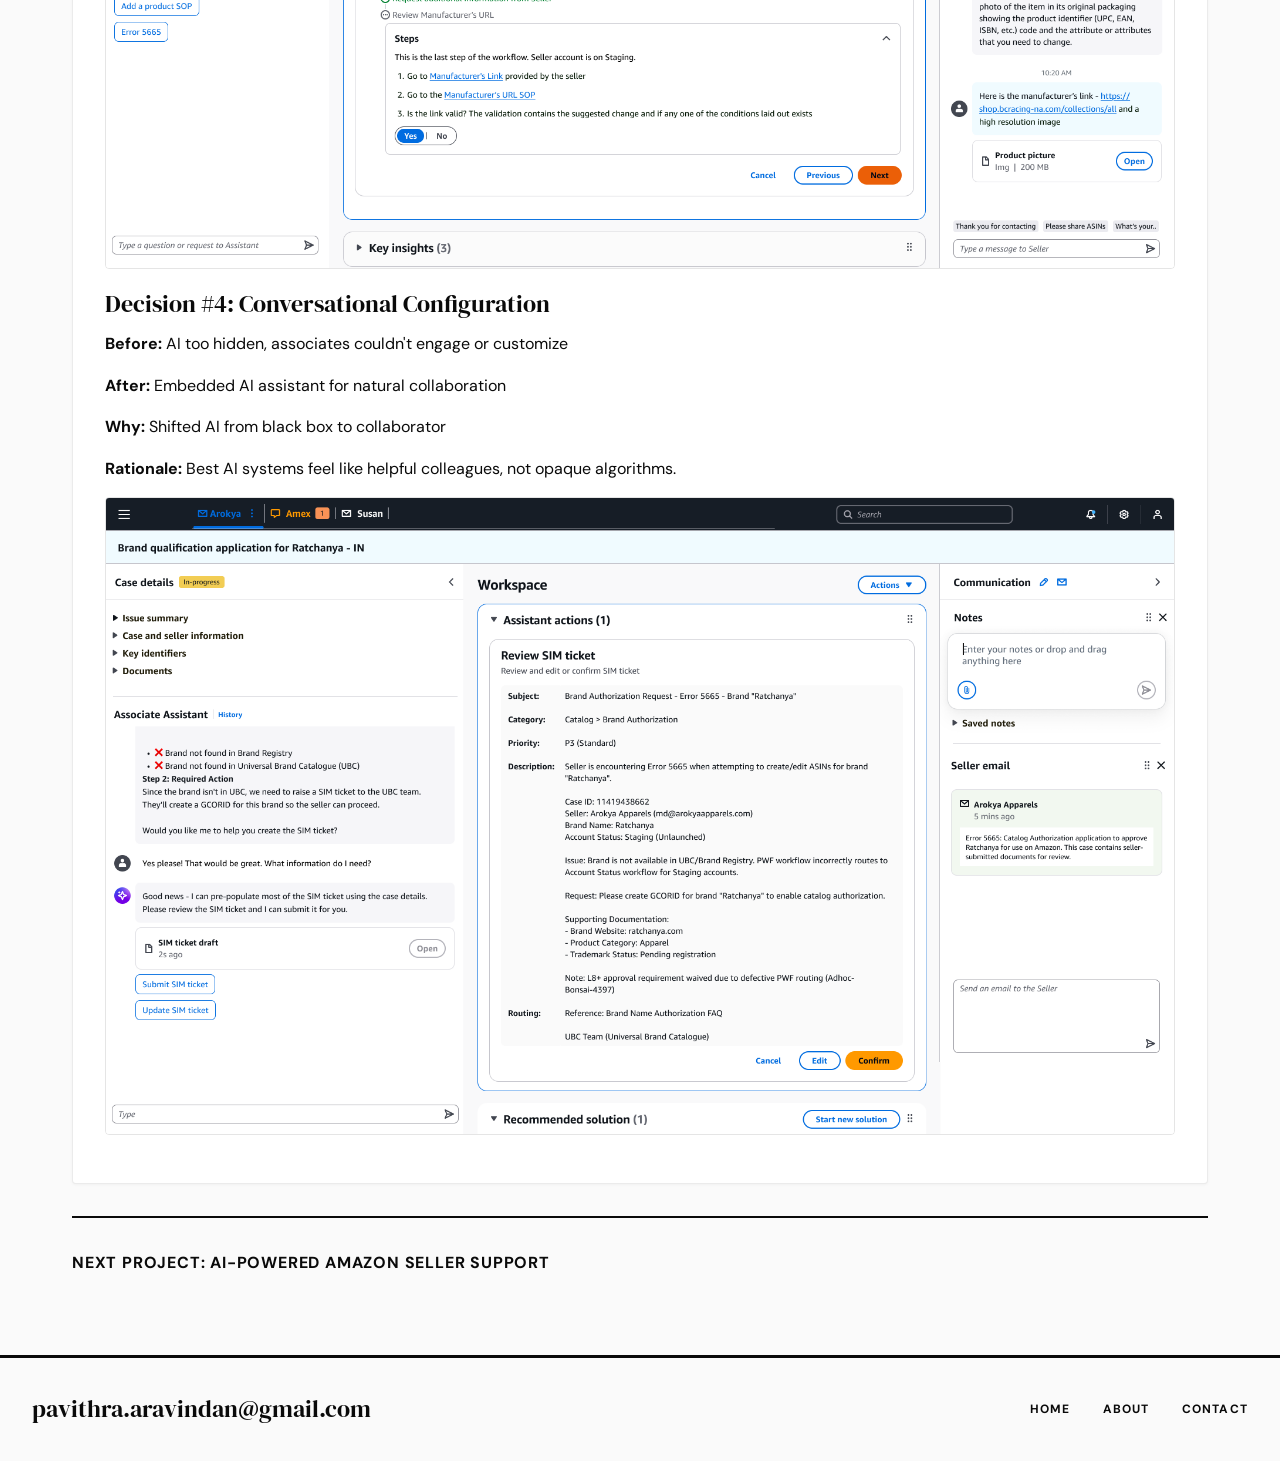
==== commit 59ffbd9b: "Add prototype link below embedded iframe Co-Authored-By: Claude Opus 4.5 <noreply@anthropic.com>" ====
--- a/site-3-editorial/project-1.html
+++ b/site-3-editorial/project-1.html
@@ -165,6 +165,7 @@
           <div class="prototype-embed">
             <iframe src="https://unifiedsolution.lovable.app/" title="Unified Solution Prototype" allowfullscreen></iframe>
           </div>
+          <a href="https://unifiedsolution.lovable.app/" target="_blank" rel="noopener noreferrer" class="prototype-link">https://unifiedsolution.lovable.app/</a>
         </div>
       </section>
 
--- a/site-3-editorial/styles.css
+++ b/site-3-editorial/styles.css
@@ -955,6 +955,18 @@
   border: none;
 }
 
+.prototype-link {
+  display: inline-block;
+  margin-top: var(--spacing-sm);
+  color: var(--color-accent);
+  text-decoration: underline;
+  font-size: 0.95rem;
+}
+
+.prototype-link:hover {
+  opacity: 0.75;
+}
+
 .goals-grid {
   display: grid;
   grid-template-columns: repeat(3, 1fr);
